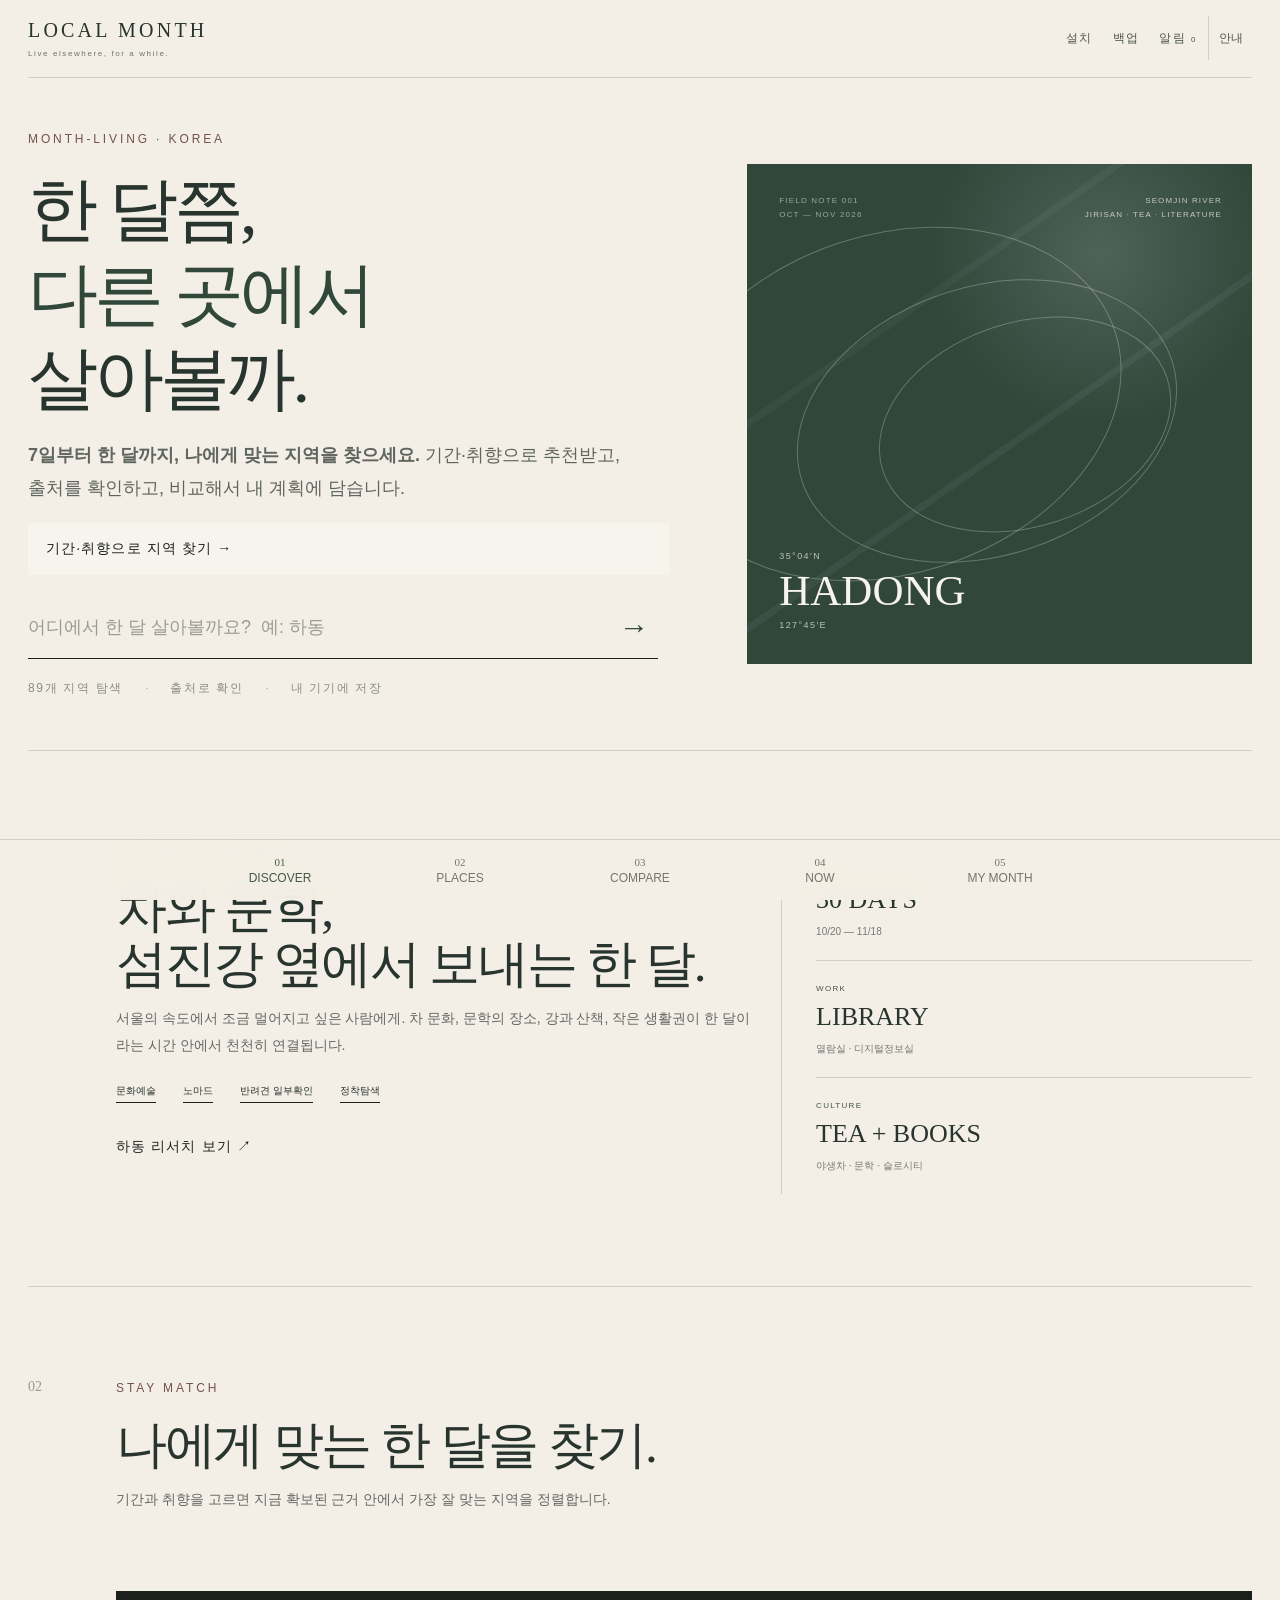
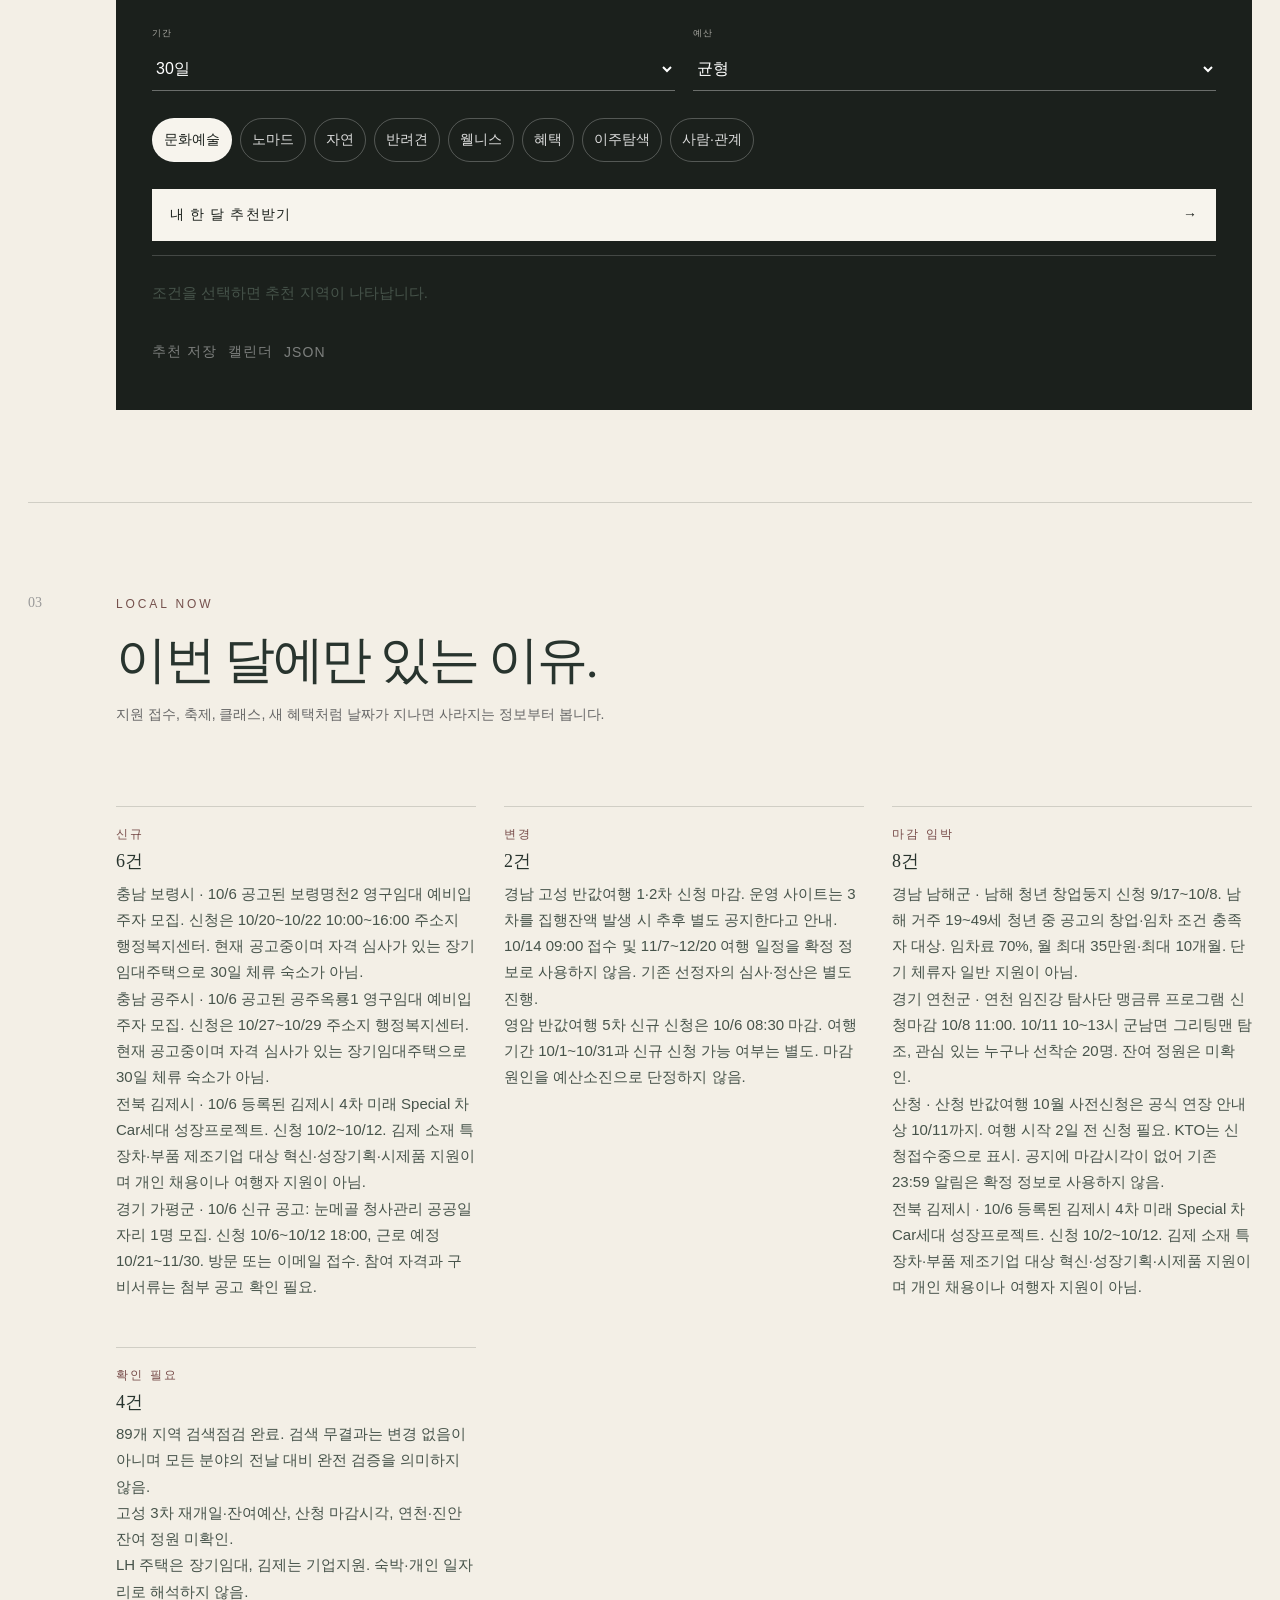
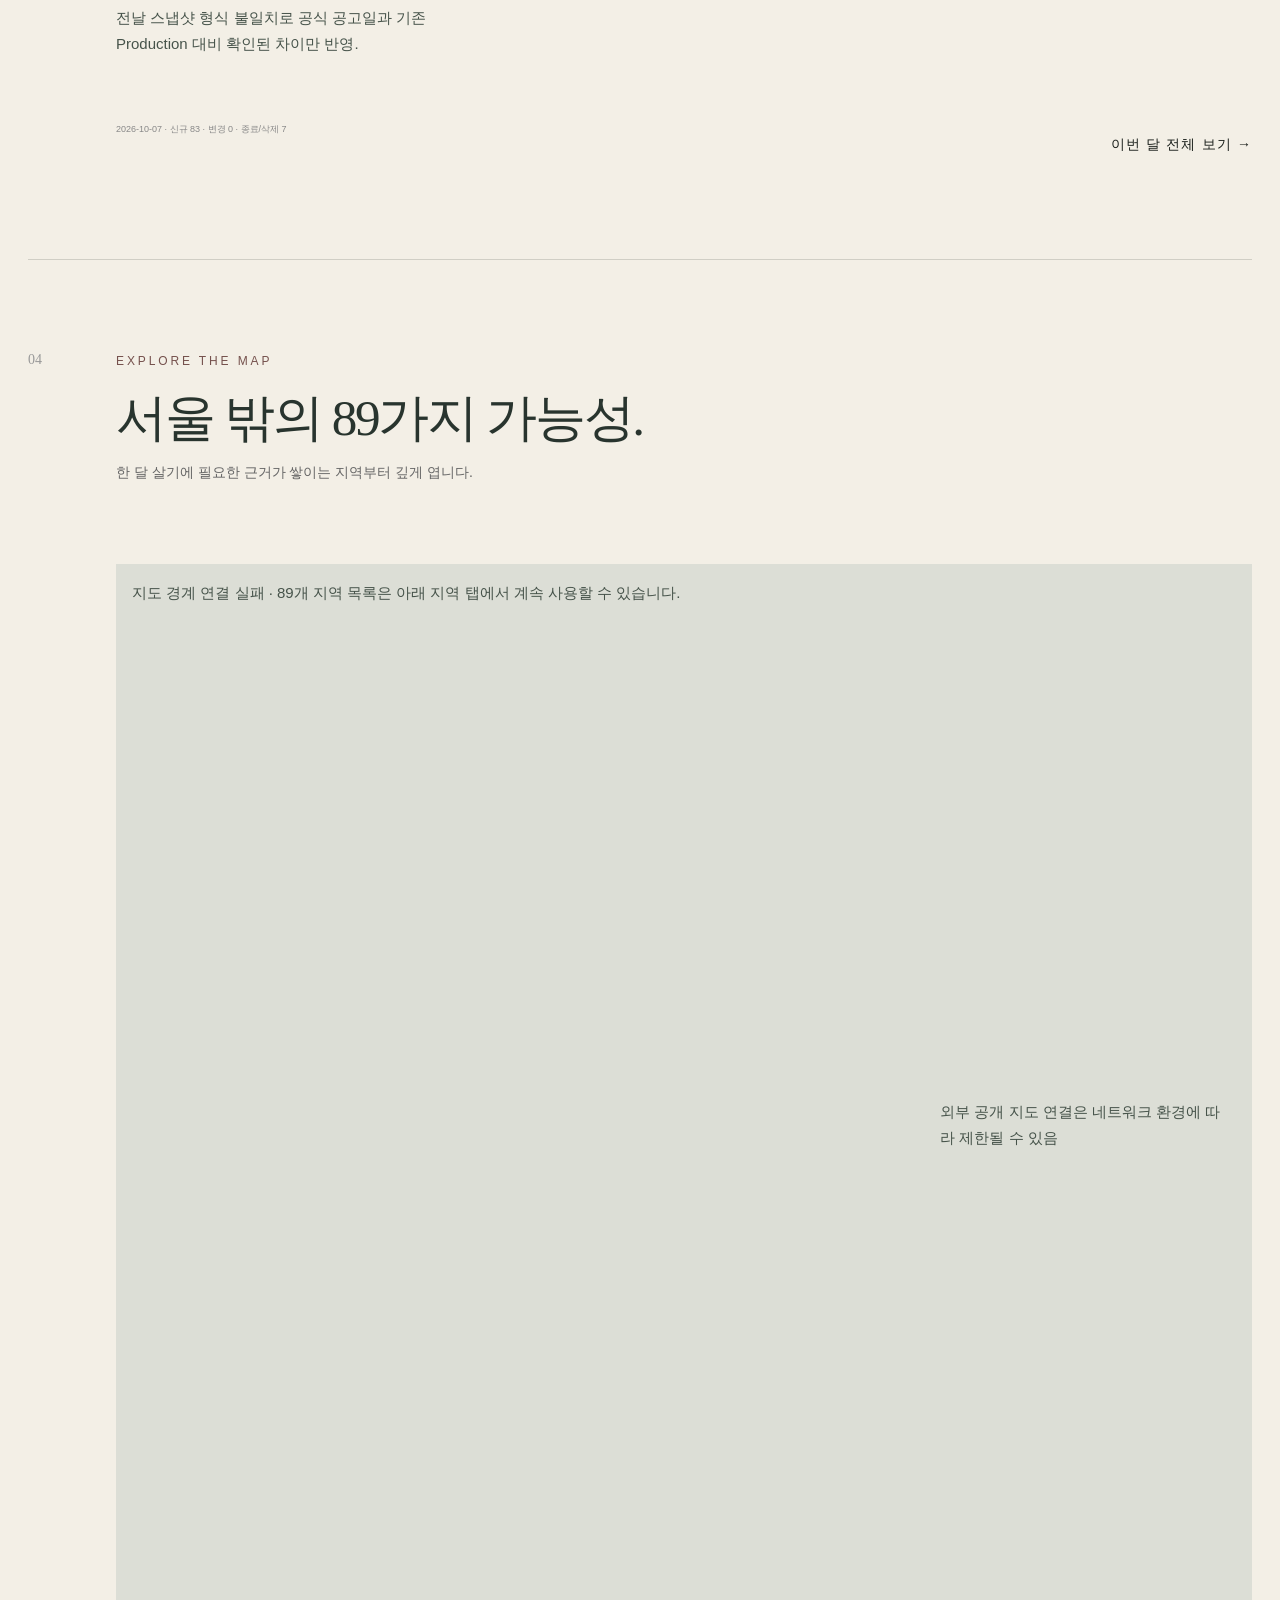
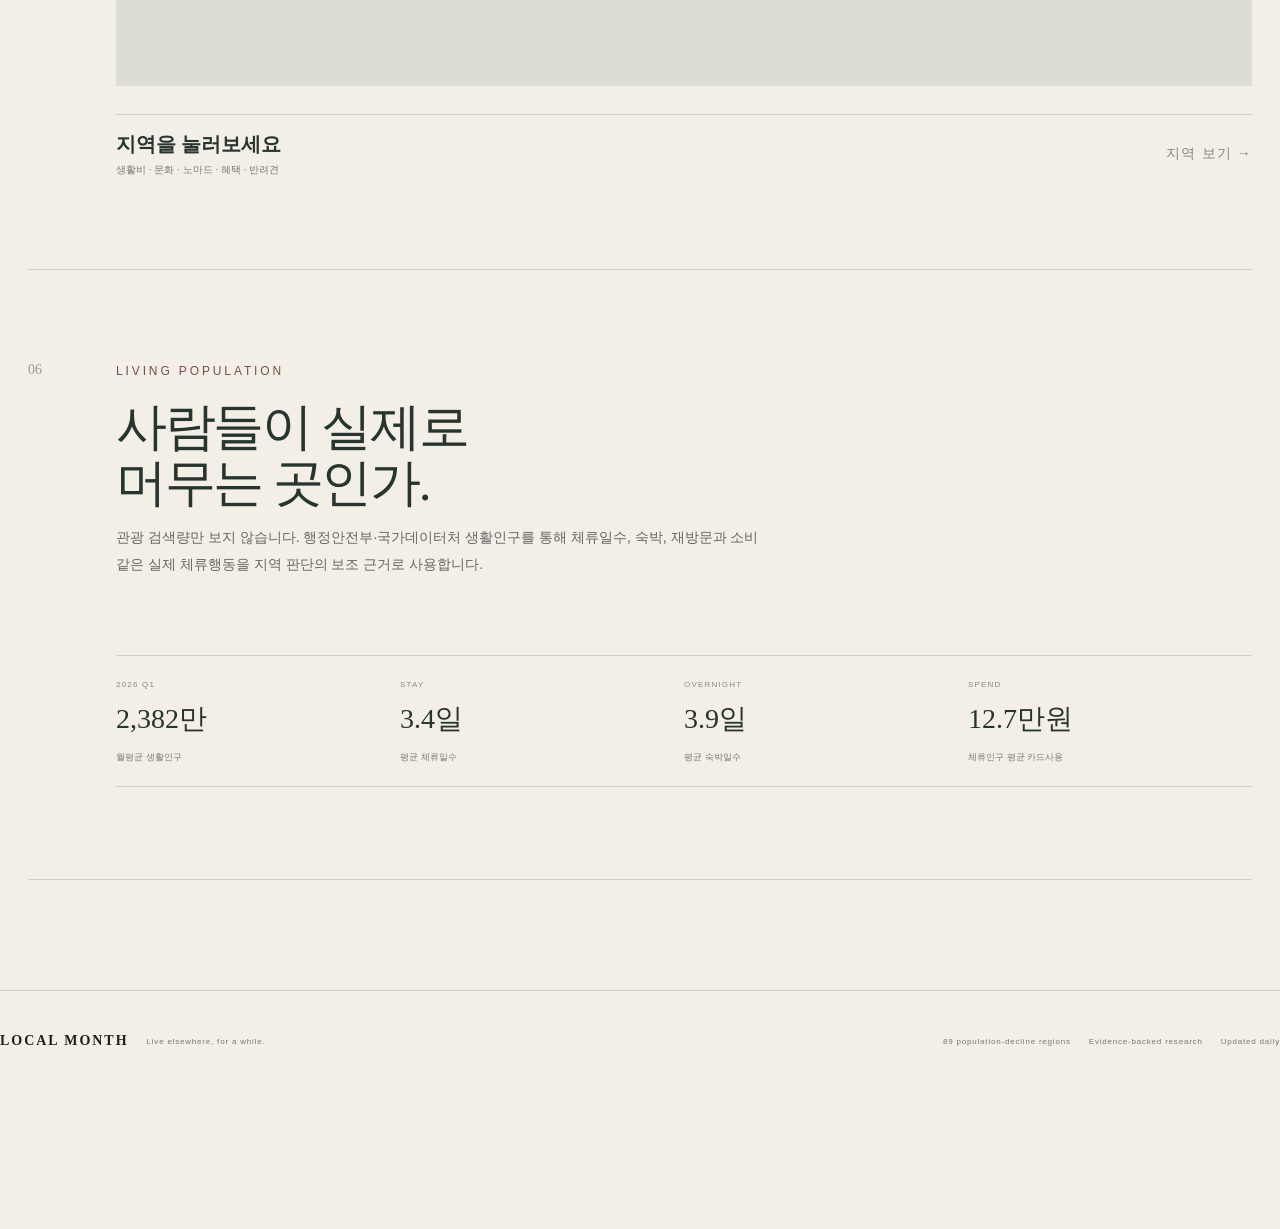
==== index.html @ 3a6040a5 "fix: refresh launch evidence and exclude ended programs" ====
<!doctype html>
<html lang="ko">
<head>
<meta charset="utf-8"><meta name="viewport" content="width=device-width,initial-scale=1,viewport-fit=cover">
<meta name="theme-color" content="#f4efe6">
<meta name="apple-mobile-web-app-capable" content="yes">
<meta name="apple-mobile-web-app-status-bar-style" content="default">
<meta name="apple-mobile-web-app-title" content="LOCAL MONTH">
<meta name="mobile-web-app-capable" content="yes">
<meta name="format-detection" content="telephone=no">
<link rel="manifest" href="manifest.json">
<link rel="apple-touch-icon" href="icons/icon-192.png">
<link rel="stylesheet" href="styles.css?v=9.4.3">
<link rel="stylesheet" href="editorial-v8.css?v=9.4.3">
<title>LOCAL MONTH — 한달살기 Research OS</title>

<link rel="stylesheet" href="rc.css?v=9.4.3">
</head>
<body>
<a class="skip-link" href="#main">본문으로 건너뛰기</a>
<div class="app">
<header class="top editorial-top">
<div class="brand">LOCAL MONTH<small>Live elsewhere, for a while.</small></div>
<div class="actions editorial-actions">
<button class="icon quiet-icon utility-word" id="installBtn">설치</button><button class="icon quiet-icon utility-word" id="backupBtn">백업</button>
<button class="icon quiet-icon utility-word" id="notifBtn">알림 <span id="notifCount">0</span></button><button class="icon menu-icon" id="aboutBtn">안내</button>
</div></header>

<main id="main">
<div id="loadStatus" role="alert" hidden>데이터를 불러오지 못했습니다. 연결 후 <button onclick="location.reload()">다시 시도</button></div>
<section id="home" class="panel active editorial-home">
<div class="editorial-hero">
<div class="hero-copy"><div class="kicker">MONTH-LIVING · KOREA</div>
<h1><span>한 달쯤,</span><span><em>다른 곳에서</em></span><span>살아볼까.</span></h1>
<p class="hero-deck"><strong>7일부터 한 달까지, 나에게 맞는 지역을 찾으세요.</strong> 기간·취향으로 추천받고, 출처를 확인하고, 비교해서 내 계획에 담습니다.</p>
<button class="editorial-primary hero-start" onclick="document.querySelector('#stayDays').focus();document.querySelector('.match-section').scrollIntoView()">기간·취향으로 지역 찾기 →</button><div class="editorial-search"><input aria-label="지역 검색" id="searchInput" placeholder="어디에서 한 달 살아볼까요?  예: 하동"><button class="search-arrow" id="searchBtn" aria-label="지역 검색하기">→</button></div>
<div class="micro-links"><span>89개 지역 탐색</span><span>출처로 확인</span><span>내 기기에 저장</span></div></div>
<div class="hero-art"><div class="topo a"></div><div class="topo b"></div><div class="topo c"></div><div class="hero-art-label"><span>35°04′N</span><strong>HADONG</strong><span>127°45′E</span></div><div class="hero-art-note">SEOMJIN RIVER<br>JIRISAN · TEA · LITERATURE</div><div class="hero-art-edition">FIELD NOTE 001<br>OCT — NOV 2026</div></div>
</div>

<section class="editorial-section feature"><div class="section-index">01</div>
<div class="feature-copy"><div class="kicker">FEATURED · HADONG</div><h2>차와 문학,<br>섬진강 옆에서 보내는 한 달.</h2>
<p>서울의 속도에서 조금 멀어지고 싶은 사람에게. 차 문화, 문학의 장소, 강과 산책, 작은 생활권이 한 달이라는 시간 안에서 천천히 연결됩니다.</p>
<div class="editorial-tags"><span>문화예술</span><span>노마드</span><span>반려견 일부확인</span><span>정착탐색</span></div>
<button class="text-link" onclick="openRegion('하동')">하동 리서치 보기 ↗</button></div>
<div class="feature-facts"><div><small>STAY</small><strong>30 DAYS</strong><span>10/20 — 11/18</span></div><div><small>WORK</small><strong>LIBRARY</strong><span>열람실 · 디지털정보실</span></div><div><small>CULTURE</small><strong>TEA + BOOKS</strong><span>야생차 · 문학 · 슬로시티</span></div></div>
</section>

<section class="editorial-section match-section"><div class="section-index">02</div>
<div class="section-title"><div class="kicker">STAY MATCH</div><h2>나에게 맞는 한 달을 찾기.</h2><p>기간과 취향을 고르면 지금 확보된 근거 안에서 가장 잘 맞는 지역을 정렬합니다.</p></div>
<div class="match-card"><div class="match-controls"><label><span>기간</span><select class="input" id="stayDays"><option value="7">7일</option><option value="14">14일</option><option value="21">21일</option><option value="30" selected>30일</option></select></label><label><span>예산</span><select class="input" id="budget"><option value="save">가성비</option><option value="balanced" selected>균형</option><option value="experience">경험 우선</option></select></label></div>
<div class="themes editorial-themes"><button class="theme active" data-theme="culture">문화예술</button><button class="theme" data-theme="nomad">노마드</button><button class="theme" data-theme="nature">자연</button><button class="theme" data-theme="pet">반려견</button><button class="theme" data-theme="wellness">웰니스</button><button class="theme" data-theme="benefit">혜택</button><button class="theme" data-theme="settlement">이주탐색</button><button class="theme" data-theme="community">사람·관계</button></div>
<button class="editorial-primary" id="runReco">내 한 달 추천받기 <span>→</span></button><div class="reco-result editorial-result" id="recoResult" aria-live="polite"><div class="small">조건을 선택하면 추천 지역이 나타납니다.</div></div>
<div class="result-actions"><button class="text-link" id="savePlan">추천 저장</button><button class="text-link" id="exportPlan">캘린더</button><button class="text-link" id="exportPlanJson">JSON</button></div></div></section>

<section class="editorial-section"><div class="section-index">03</div><div class="section-title"><div class="kicker">LOCAL NOW</div><h2>이번 달에만 있는 이유.</h2><p>지원 접수, 축제, 클래스, 새 혜택처럼 날짜가 지나면 사라지는 정보부터 봅니다.</p></div>
<div class="cards editorial-now" id="dailyCards"></div><div class="pipeline-line"><span id="pipelineStatus">업데이트 확인중</span><button class="text-link" onclick="document.querySelector('[data-panel=monthly]').click()">이번 달 전체 보기 →</button></div></section>

<section class="editorial-section"><div class="section-index">04</div><div class="section-title"><div class="kicker">EXPLORE THE MAP</div><h2>서울 밖의 89가지 가능성.</h2><p>한 달 살기에 필요한 근거가 쌓이는 지역부터 깊게 엽니다.</p></div>
<div class="map editorial-map" id="realMap"><div id="mapLoading" class="small">지도를 불러오는 중…</div><svg id="koreaSvg" viewBox="0 0 520 700"></svg><div class="small" id="mapStatus">89 regions · evidence grows daily</div></div>
<div class="map-caption"><div><strong id="mapSelectedTitle">지역을 눌러보세요</strong><span id="mapSelectedMeta">생활비 · 문화 · 노마드 · 혜택 · 반려견</span></div><button class="text-link" id="mapGoRegion" disabled>지역 보기 →</button></div></section>

<section class="editorial-section"><div class="section-index">05</div><div class="section-title"><div class="kicker">EDITOR'S SHORTLIST</div><h2>지금, 체류관광에 진심인 곳.</h2><p>정책과 프로그램, 생활 인프라가 함께 움직이는 지역을 먼저 봅니다.</p></div><div class="editorial-ranks" id="homeRanks"></div></section>

<section class="editorial-section living-section"><div class="section-index">06</div><div class="section-title"><div class="kicker">LIVING POPULATION</div><h2>사람들이 실제로<br>머무는 곳인가.</h2><p>관광 검색량만 보지 않습니다. 행정안전부·국가데이터처 생활인구를 통해 체류일수, 숙박, 재방문과 소비 같은 실제 체류행동을 지역 판단의 보조 근거로 사용합니다.</p></div><div class="living-metrics"><div><small>2026 Q1</small><strong>2,382만</strong><span>월평균 생활인구</span></div><div><small>STAY</small><strong>3.4일</strong><span>평균 체류일수</span></div><div><small>OVERNIGHT</small><strong>3.9일</strong><span>평균 숙박일수</span></div><div><small>SPEND</small><strong>12.7만원</strong><span>체류인구 평균 카드사용</span></div></div></section><div class="engine-hooks"><button id="refreshBtn"></button><span id="refreshText"></span><select id="prefDays"><option selected>30</option></select><select id="prefBudget"><option value="balanced" selected>균형</option></select><select id="prefPet"><option value="no" selected>아니오</option><option value="yes">예</option></select><select id="prefSettlement"><option value="no" selected>관광</option><option value="yes">이주</option></select><button id="savePrefs"></button></div>
</section>
<section id="regions" class="panel"><div id="regionDetail" hidden></div>
  <details class="hadong-dossier"><summary>하동 생활 리서치 읽기</summary>
    <div class="dossier-mast">
      <div class="dossier-no">FIELD DOSSIER · 001</div>
      <div class="dossier-title"><div><span>GYEONGNAM · HADONG</span><h1>하동에서<br>한 달을 산다면.</h1></div><p>차밭과 섬진강, 문학과 작은 생활권. 여행지의 체크리스트가 아니라 실제로 30일을 보낼 수 있는지 묻습니다.</p></div>
      <div class="dossier-strip"><span>30 DAYS</span><span>1 PERSON</span><span>PET 6KG</span><span>WORK + CULTURE</span></div>
    </div>
    <div class="dossier-grid">
      <article class="dossier-lead"><div class="kicker">WHY HADONG</div><h2>느리지만,<br>심심하지 않은 생활.</h2><p>하동의 장점은 유명 관광지가 많다는 데 있지 않습니다. 차와 문학, 강과 산, 도서관과 작은 문화공간이 생활 반경 안에서 이어진다는 데 있습니다. 한 달 동안 일하고 읽고 걷고 지역을 관찰하기 좋은 밀도입니다.</p><div class="quote-line">“관광보다 생활에 가까운 여행.”</div></article>
      <aside class="dossier-score"><div><small>CULTURE</small><strong>근거 확인</strong><span>차 · 문학 · 로컬 프로그램</span></div><div><small>NOMAD</small><strong>부분 확인</strong><span>도서관 업무 기반 확인</span></div><div><small>PET</small><strong>PARTIAL</strong><span>공식 근거 추가 수집중</span></div><div><small>SETTLEMENT</small><strong>탐색 후보</strong><span>정착 탐색 가치</span></div></aside>
    </div>
    <div class="dossier-chapter"><div class="chapter-no">01</div><div><div class="kicker">A DAY IN HADONG</div><h2>일하고, 걷고,<br>차를 마시는 하루.</h2></div><div class="dayline"><div><b>08:00</b><span>섬진강 산책</span></div><div><b>10:00</b><span>도서관에서 업무</span></div><div><b>14:00</b><span>차 문화·문학 공간</span></div><div><b>18:00</b><span>동네 장보기와 저녁</span></div></div></div>
    <div class="dossier-chapter"><div class="chapter-no">02</div><div><div class="kicker">WORK BASE</div><h2>노마드의<br>현실적인 자리.</h2></div><div class="fact-list"><div><strong>하동도서관</strong><span>열람실 · 디지털정보실 · 프린트/스캔</span></div><div><strong>열람실</strong><span>화–토 08:00–22:00 공식 확인</span></div><div><strong>Research note</strong><span>카페 작업환경·통신 품질은 현장 검증 예정</span></div></div></div>
    <div class="dossier-chapter"><div class="chapter-no">03</div><div><div class="kicker">CULTURE</div><h2>이곳에서만<br>할 수 있는 것.</h2></div><div class="culture-grid"><div><small>TEA</small><strong>하동야생차문화센터</strong><span>다례 · 다식 · 티소믈리에 · 차와 명상</span></div><div><small>LITERATURE</small><strong>박경리 · 최참판댁</strong><span>문학과 장소가 연결되는 체류 경험</span></div><div><small>LEARNING</small><strong>하동아카데미</strong><span>문화예술 · 평생학습 프로그램 탐색</span></div></div></div>
    <div class="dossier-chapter pet-chapter"><div class="chapter-no">04</div><div><div class="kicker">WITH A DOG</div><h2>6kg 반려견과<br>살 수 있을까.</h2></div><div><div class="pet-status">PARTIALLY VERIFIED</div><p>카페 매너리의 펫존·정원·산책로는 공식 관광정보에서 확인했습니다. 반려견 동반 숙소와 동물병원 접근성은 아직 충분한 공식 근거가 없어 추천점수에 불확실성 보정을 적용합니다.</p><span class="research-rule">확인되지 않은 동반 가능성은 추정하지 않습니다.</span></div></div>
    <div class="dossier-chapter"><div class="chapter-no">05</div><div><div class="kicker">FIELD CHECKLIST</div><h2>도착해서<br>직접 확인할 것.</h2></div><div class="field-checks"><span>□ 반려견 숙소 실제 조건</span><span>□ 동물병원 접근성</span><span>□ 카페 작업환경</span><span>□ 장보기 생활비</span><span>□ 월세·빈집 후보</span><span>□ 책·영어·문화 일거리</span></div></div>
    <div class="dossier-footer"><span>Evidence-backed · updated daily</span><button class="dossier-cta" onclick="saveRegionToMonth('하동')">하동 한 달 계획에 담기 →</button></div><section class="flagship-shelf"><div class="shelf-head"><div><div class="kicker">FLAGSHIP DOSSIERS</div><h2>네 가지 방식으로<br>한 달을 살아보기.</h2></div><p>지역을 관광지 이름이 아니라 생활 방식으로 고릅니다.</p></div><div class="flagship-grid"><article><span class="grade">A · HADONG</span><h3>문학 · 차<br>슬로라이프</h3><p>섬진강 옆에서 읽고, 일하고, 차를 마시는 한 달.</p><small>FIELD DOSSIER</small></article><article><span class="grade">B+ · NAMHAE</span><h3>바다 · 걷기<br>워케이션</h3><p>바래길을 걷고, 바다 옆에서 일하는 한 달.</p><small>RESEARCH DOSSIER</small></article><article><span class="grade">B · GURYE</span><h3>지리산 · 도보<br>문화생활</h3><p>차 없이 원도심을 걷고, 계절을 사는 한 달.</p><small>RESEARCH DOSSIER</small></article><article><span class="grade">B · GOHEUNG</span><h3>우주 · 섬<br>정착탐색</h3><p>관광보다 한 걸음 더, 정착 가능성을 시험하는 한 달.</p><small>RESEARCH DOSSIER</small></article></div></section>
  </details><div class="hero"><div><div class="eyebrow">REGION DIRECTORY</div><h1>한 달 살 지역을<br>생활자의 기준으로.</h1><p>행정안전부 지정 89개 지역 전체를 색인하고, 근거가 강한 15개 지역부터 깊게 다룹니다.</p></div></div><div class="filters"><button class="chip active" onclick="renderRegions('전체')">전체</button><button class="chip" onclick="renderRegions('경남')">경남</button><button class="chip" onclick="renderRegions('강원')">강원</button><button class="chip" onclick="renderRegions('충북')">충북</button><button class="chip" onclick="renderRegions('충남')">충남</button><button class="chip" onclick="renderRegions('경북')">경북</button></div><div class="update" style="margin-bottom:12px"><div><strong>89개 전체 색인</strong><div class="small">상세 데이터가 없는 지역도 검색 가능 · 상세는 순차 확장</div></div><button class="btn" id="toggleAll89">89개 보기</button></div><div class="region-grid" id="regionGrid"></div><div class="region-grid" id="all89Grid" style="display:none;margin-top:12px"></div></section>

<section id="rankings" class="panel"><div class="final-panel-intro"><span class="final-index">03</span><div><div class="kicker">COMPARE PLACES</div><h1>어디가 더<br>나답게 살 수 있을까.</h1><p>점수 하나로 지역을 고르지 않습니다. 생활비, 문화, 혜택, 노마드 환경과 근거의 강도를 나란히 놓고 봅니다.</p></div></div><div class="section internal-only" style="margin-top:20px">
  <div class="section-head"><div><div class="eyebrow">SCORE TRANSPARENCY</div><h2>점수보다 근거를 먼저</h2></div><p>최신성 · 근거수 · 신뢰도</p></div>
  <div class="cards">
    <div class="card"><h3>최신성</h3><p>마지막 검증일이 오래될수록 점수보다 ‘재확인 필요’를 먼저 보여줍니다.</p></div>
    <div class="card"><h3>근거량</h3><p>공식·공공·플랫폼·커뮤니티 근거를 분리해 저장합니다.</p></div>
    <div class="card"><h3>신뢰도</h3><p>높음/보통/낮음/미확인으로 표시하며 미확인은 점수 활성화에서 제외합니다.</p></div>
    <div class="card"><h3>설명 가능한 추천</h3><p>테마·예산·체류일수 기여도를 추천 결과에서 공개합니다.</p></div>
  </div>
</div><div class="hero"><div><div class="eyebrow">COMPARE & RANK</div><h1>순위보다 중요한 건<br>왜 그 지역인가.</h1><p>현재 점수는 일부 카테고리의 베타 근거점수이며, 부족한 항목은 ‘—’로 남깁니다.</p></div></div><div class="section-head"><div><div class="eyebrow">COMPARE</div><h2>최대 3곳 비교</h2></div><button class="btn" id="compareClear">비우기</button></div><div class="tablewrap"><table id="compareTable"></table></div><section class="review-pulse"><div class="shelf-head"><div><div class="kicker">REVIEW PULSE</div><h2>사람들은 실제로<br>어떻게 말하고 있을까.</h2></div><p>공식 사실과 리뷰 의견을 섞지 않습니다.</p></div><div class="review-rule"><div><strong>FACT</strong><span>운영시간·가격·정책은 공식 출처</span></div><div><strong>PULSE</strong><span>공개 리뷰의 반복 장단점만 요약</span></div><div><strong>FIELD</strong><span>직접 살아본 사용자의 FIELD NOTE</span></div></div><p class="review-disclaimer">네이버·에어비앤비 등 보호된 리뷰를 무단 복제하지 않습니다. 공개 평판 신호는 출처 링크와 함께 요약하며 표본이 불명확하면 참고 신호로 표시합니다.</p></section><section class="section internal-only">
  <div class="section-head"><div><div class="eyebrow">DATA TRUST RANK</div><h2>Evidence Strength Index</h2></div><p>지역 매력도가 아니라 데이터 신뢰도</p></div>
  <div class="card" id="strengthRank"></div>
  <div class="note" style="margin-top:10px">이 순위는 “어디가 더 좋은가”가 아니라 <strong>현재 LOCAL MONTH가 어느 지역을 더 근거 있게 설명할 수 있는가</strong>를 나타냅니다.</div>
</section>
<section class="section internal-only">
  <div class="section-head"><div><div class="eyebrow">RANKING GATES</div><h2>근거가 찰 때만 랭킹을 엽니다</h2></div><p>허위 정밀도 방지</p></div>
  <div class="cards" id="gateCards"></div>
</section><section class="section internal-only">
  <div class="section-head"><div><div class="eyebrow">PRICE VALUE MATRIX</div><h2>반값여행 조건 비교</h2></div><p>환급률만 보지 않고 조건까지</p></div>
  <div class="tablewrap"><table id="benefitMatrix"></table></div>
  <div class="note" style="margin-top:10px">Opportunity Score는 ‘관광지 매력도’가 아니라 <strong>현재 신청가능성 + 환급구조 + 최소소비 + 인증조건 + 결제 유연성</strong>을 보는 운영용 지표입니다.</div>
</section>

<section class="section internal-only"><div class="section-head"><div><div class="eyebrow">BENEFIT CLUSTER</div><h2>보은·옥천·영동</h2></div><p>혜택+체험 권역</p></div><div class="note">관광주민증 연계로 지역별 최대 9만원, 3개 지역 합산 최대 27만원 규모의 혜택과 공예·와인·원예·목공 등 체험형 가맹점을 함께 볼 수 있는 권역입니다.</div></section></section>

<section id="monthly" class="panel"><div class="final-panel-intro"><span class="final-index">04</span><div><div class="kicker">LOCAL NOW</div><h1>이번 달에만<br>가능한 것들.</h1><p>축제보다 중요한 건 타이밍입니다. 모집, 지원, 클래스, 공연과 지역 혜택을 마감일과 함께 봅니다.</p></div></div><div class="hero"><div><div class="eyebrow">LOCAL NOW</div><h1>이번 달,<br>놓치면 아까운 것들.</h1><p>축제·공연·전시·강연·원데이 클래스·웰니스·공공교육을 실제 체류기간과 겹쳐 봅니다.</p></div></div><section class="program-desk section" id="programDesk">
  <div class="program-desk-head">
    <div><div class="eyebrow">PROGRAM DECISION DESK</div><h2>공고를 찾는 데서 끝내지 않고,<br>내가 갈 수 있는지까지.</h2></div>
    <p>모집상태·마감·생활 적합도·확인할 조건을 분리해서 봅니다.</p>
  </div>
  <div class="program-checker">
    <div class="checker-copy"><span class="checker-no">01</span><h3>나의 체류 조건</h3><p>정확한 자격조건이 데이터에 없으면 ‘가능’이라고 추측하지 않습니다.</p></div>
    <div class="checker-fields">
      <label>체류일수<select id="programDays"><option value="7">7일</option><option value="14">14일</option><option value="21">21일</option><option value="30" selected>30일</option></select></label>
      <label>반려견<select id="programPet"><option value="no">없음</option><option value="yes">동반</option></select></label>
      <label>차량<select id="programCar"><option value="yes">있음</option><option value="no">없음</option></select></label>
      <label>SNS 미션<select id="programSns"><option value="ok">가능</option><option value="avoid">가급적 피함</option></select></label>
    </div>
    <button class="program-run" id="runProgramMatch">현재 공고와 맞춰보기 →</button>
  </div>
  <div class="program-principles">
    <div><strong>STATUS</strong><span>예정기간보다 실제 접수·종료 상태 우선</span></div>
    <div><strong>MONEY</strong><span>최대지원금보다 1인/팀·실비·조건부를 분리</span></div>
    <div><strong>REAL LIFE</strong><span>숙소·업무·교통·반려견을 프로그램과 같이 판단</span></div>
    <div><strong>SOURCE</strong><span>요약과 공식 원문 근거를 분리</span></div>
  </div>
  <div class="program-results" id="programResults" aria-live="polite"></div>
  <section aria-labelledby="noticeHeading" class="section">
    <h2 id="noticeHeading">새 공고와 마감 안내</h2>
    <p>공식 자료 확인일 기준입니다. 신청 자격과 남은 정원은 원문에서 확인하세요. 시각이 공개되지 않은 마감은 날짜만 표시합니다.</p>
    <div class="program-results" id="verifiedNotices" aria-live="polite"></div>
  </section>
</section>
<div class="filters"><button class="chip active" onclick="renderEvents('전체')">전체</button><button class="chip" onclick="renderEvents('문화')">문화</button><button class="chip" onclick="renderEvents('체험')">체험</button><button class="chip" onclick="renderEvents('웰니스')">웰니스</button><button class="chip" onclick="renderEvents('배움')">배움</button></div><div class="event-grid" id="eventGrid"></div><section class="section">
  <div class="section-head"><div><div class="eyebrow">ACTION DEADLINES</div><h2>놓치면 달라지는 일정</h2></div><p>신청 오픈 · 마감 · 종료</p></div>
  <div class="card" id="deadlineList"></div>
  <div class="row-actions"><button class="btn" id="exportDeadlines">마감일 .ics 받기</button></div>
</section>

<section class="section"><div class="section-head"><div><div class="eyebrow">BENEFITS</div><h2>지금 쓸 수 있는 혜택</h2></div><p>최신 공식 근거 우선</p></div><div class="card" id="benefitList"></div></section></section>

<section id="research" class="panel"><div class="hero"><div><div class="eyebrow">RESEARCH & COMMUNITY</div><h1>웹의 흩어진 정보를<br>생활자 관점으로 모읍니다.</h1><p>리뷰 원문을 복제하지 않고 URL·짧은 메모·반복 신호를 저장합니다.</p></div></div><section class="section internal-only">
  <div class="section-head"><div><div class="eyebrow">EVIDENCE REGISTRY</div><h2>검증된 근거 보기</h2></div><p>공식 근거 우선</p></div>
  <div class="filters"><button class="chip active" data-evidence="전체">전체</button><button class="chip" data-evidence="하동">하동</button><button class="chip" data-evidence="안동">안동</button><button class="chip" data-evidence="산청">산청</button><button class="chip" data-evidence="밀양">밀양</button><button class="chip" data-evidence="보은·옥천·영동">옥보영</button></div>
  <div class="update" style="margin-bottom:10px"><div><strong>베타 지역 공식 근거 커버리지</strong><div class="small" id="evidenceCoverage">계산중</div></div><span class="badge ok">15/15 목표</span></div>
  <div class="update" style="margin-bottom:10px"><div><strong>Evidence 최신성</strong><div class="small">14일 이내 최신 · 15~30일 재확인 · 31일 이상 만료</div></div><span class="badge ok">자동 판정</span></div><div class="card" id="evidenceList"></div>
</section>

<section class="section"><div class="section-head"><div><div class="eyebrow">RESEARCH INBOX</div><h2>자료 넣기</h2></div><p>로컬 저장</p></div><div class="card"><div class="formgrid"><input class="input" id="rUrl" placeholder="URL"><select class="input" id="rType"><option>네이버/검색</option><option>블로그</option><option>숙박 플랫폼</option><option>공식 관광정보</option><option>지역 커뮤니티</option><option>뉴스/기사</option></select><input class="input" id="rRegion" placeholder="지역"><input class="input" id="rNote" placeholder="메모"></div><button class="primary" id="addResearch" style="margin-top:10px">저장</button><div id="researchList" style="margin-top:13px"></div></div></section><section class="section"><div class="section-head"><div><div class="eyebrow">COMMUNITY</div><h2>한달살러 필드노트</h2></div><p>현재 로컬 데모</p></div><div class="card"><textarea class="input" id="commentInput" rows="3" placeholder="실제경험·질문·팁을 남겨보세요."></textarea><button class="primary" id="addComment" style="margin-top:8px">댓글 남기기</button><div id="commentList" style="margin-top:12px"></div></div></section></section>

<section id="mystay" class="panel"><section class="saved-hub" aria-label="내 저장 목록"><div class="kicker">MY MONTH</div><h1>내가 모은 한 달.</h1><p>이 기기에만 저장됩니다. 중요한 기록은 상단 백업에서 보관하세요.</p><div id="savedHub"></div></section><div class="final-panel-intro"><span class="final-index">05</span><div><div class="kicker">MY MONTH</div><h1>여행을<br>생활로 바꾸기.</h1><p>저장한 지역과 일정, 예산, 현장 확인사항을 한 곳에서 관리합니다. 한 달이 끝나면 다음 지역을 고를 수 있는 나만의 기록이 남습니다.</p></div></div><div class="hero"><div><div class="eyebrow">MY STAY · HADONG FIELD TEST</div><h1>하동 한 달을<br>생활 실험으로 기록합니다.</h1><p>하동을 첫 실제 케이스로 업무·생활·지출·증빙·주거·관계를 축적합니다.</p></div></div><div class="cards"><div class="card"><h3>업무</h3><p>집중시간·작업공간·업무 만족도</p><span class="badge ok">사용 가능</span></div><div class="card"><h3>지출</h3><p>숙박·식비·교통·체험·반려견·지원금</p><span class="badge ok">사용 가능</span></div><div class="card"><h3>증빙</h3><p>영수증·숙박확인서·홍보·결과보고</p><span class="badge ok">사용 가능</span></div><div class="card"><h3>생활 적합도</h3><p>다시 올까·더 살아볼까·이주할까</p><span class="badge">체크인</span></div></div><section class="section">
  <div class="section-head"><div><div class="eyebrow">HADONG FIELDBOOK</div><h2>10/20–11/18 실제 체류 실험</h2></div><p>1인 + 6kg 반려견</p></div>
  <div class="cards">
    <div class="card"><h3>1주차 · 생활 적응</h3><p>장보기·업무공간·산책동선·숙소소음·교통을 확인.</p></div>
    <div class="card"><h3>2주차 · 문화</h3><p>박경리문학관·최참판댁·차문화·책/문화공간.</p></div>
    <div class="card"><h3>3주차 · 관계·일</h3><p>평생학습·문화기관·독립서점·영어/책 강사 가능성.</p></div>
    <div class="card"><h3>4주차 · 정착</h3><p>월세·주택·일거리·귀촌지원·다시 살 가능성.</p></div>
  </div>
  <div class="twocol" style="margin-top:12px">
    <div class="card">
      <div class="eyebrow">지원금 체크</div><h3>지원 인정 가능성</h3>
      <p>숙박 / 체험 / 보험을 분리 기록하고, 식비·교통은 자부담으로 관리합니다.</p>
      <div class="row-actions"><button class="btn" id="addHadongExpense">오늘 지출 기록</button><button class="btn" id="exportHadong">하동 기록 JSON</button></div>
    </div>
    <div class="card">
      <div class="eyebrow">생활 적합도</div><h3>관광이 아니라 ‘살 수 있는가’</h3>
      <p>업무·생활·문화·반려견·정착 5영역을 매주 평가합니다.</p>
      <div class="row-actions"><button class="btn" id="hadongCheckin">주간 체크인</button></div>
    </div>
  </div>
  <div class="card" style="margin-top:12px">
  <div class="eyebrow">PRE-TRIP READINESS</div>
  <h3>출발 전 반드시 닫아야 할 것</h3>
  <div id="pretripList"></div>
  <div class="metrics" style="margin-top:12px">
    <div class="metric"><strong id="pretripDone">0</strong><span>완료</span></div>
    <div class="metric"><strong id="pretripCritical">0</strong><span>미완료 핵심</span></div>
    <div class="metric"><strong id="pretripPercent">0%</strong><span>준비도</span></div>
  </div>
</div>
<div class="card" style="margin-top:12px">
  <div class="eyebrow">HADONG PET READINESS</div>
  <h3>반려견 생활은 아직 ‘부분 확인’</h3>
  <p><strong>확인:</strong> 카페 매너리 펫존/노펫존, 실내·정원·산책로 동반.<br>
  <strong>추가 확인:</strong> 반려견 동반 등록숙소 · 동물병원 · 상시 산책공간.</p>
  <span class="badge dev">게이트 미개방 · 추정 금지</span>
</div>
<div class="card" id="hadongLog" style="margin-top:12px"><div class="small">아직 기록이 없습니다.</div></div>
</section>

<section class="section internal-only">
  <div class="section-head"><div><div class="eyebrow">MOBILE READINESS</div><h2>iPhone / Safari 준비상태</h2></div><p>코드 레벨 자동 점검</p></div>
  <div class="cards" id="mobileHealthCards"></div>
</section>
<section class="section internal-only">
  <div class="section-head"><div><div class="eyebrow">ON-DEVICE QA</div><h2>iPhone 실기기 최종 점검</h2></div><p>공개 URL에서 1회</p></div>
  <div class="card">
    <div id="deviceQaList"></div>
    <div class="metrics" style="margin-top:12px">
      <div class="metric"><strong id="deviceQaPass">0</strong><span>완료</span></div>
      <div class="metric"><strong id="deviceQaTotal">7</strong><span>총 항목</span></div>
      <div class="metric"><strong id="deviceQaPercent">0%</strong><span>진행률</span></div>
    </div>
    <div class="row-actions">
      <button class="btn" id="runDeviceAutoChecks">자동 항목 재검사</button>
      <button class="btn" id="exportDeviceQa">QA 결과 JSON</button>
    </div>
  </div>
</section>

<section class="section internal-only">
  <div class="section-head"><div><div class="eyebrow">SYSTEM HEALTH</div><h2>LOCAL MONTH 상태 점검</h2></div><p>앱 자체 점검</p></div>
  <div class="cards" id="healthCards"></div>
  <div class="row-actions"><button class="btn" id="runHealthCheck">다시 점검</button><button class="btn" id="exportHealth">상태 JSON</button></div>
</section>

<section class="section internal-only"><div class="section-head"><div><div class="eyebrow">ZERO-COST ROADMAP</div><h2>돈이 드는 기능은 잠금</h2></div><p>구조는 미리 완성</p></div><div class="cards"><div class="card"><h3>자동 웹 리서치</h3><p>개발중 · 외부 검색비용 없이 가능한 방식 우선</p><span class="badge dev">개발중</span></div><div class="card"><h3>AI 요약</h3><p>개발중 · 현재는 로컬 가중치 추천</p><span class="badge dev">개발중</span></div><div class="card"><h3>실시간 푸시</h3><p>개발중 · 현재 앱 내부 알림</p><span class="badge dev">개발중</span></div><div class="card"><h3>실시간 댓글 서버</h3><p>개발중 · 현재 기기 로컬 저장</p><span class="badge dev">개발중</span></div></div></section></section>
</main>
</div>

<footer class="final-product-footer"><div><strong>LOCAL MONTH</strong><span>Live elsewhere, for a while.</span></div><div><span>89 population-decline regions</span><span>Evidence-backed research</span><span>Updated daily</span></div></footer><nav class="bottom"><div class="nav"><button class="active" data-panel="home"><strong>01</strong>DISCOVER</button><button data-panel="regions"><strong>02</strong>PLACES</button><button data-panel="rankings"><strong>03</strong>COMPARE</button><button data-panel="monthly"><strong>04</strong>NOW</button><button data-panel="mystay"><strong>05</strong>MY MONTH</button></div></nav>

<div class="drawer" id="drawer"><div class="drawer-head"><strong>알림센터</strong><button class="btn" id="drawerClose">닫기</button></div><div style="margin:12px 0"><button class="btn" id="markRead">모두 읽음</button></div><div id="notifList"></div><div class="note" style="margin-top:14px">매일 diff의 신규·변경·종료는 앱을 열 때 자동으로 알림센터에 들어옵니다. 백그라운드 푸시는 아직 개발중입니다.</div></div>
<div class="drawer" id="installDrawer">
  <div class="drawer-head"><strong>LOCAL MONTH 설치</strong><button class="btn" id="installClose">닫기</button></div>
  <div class="card" style="margin-top:14px">
    <div class="eyebrow">IPHONE / IPAD</div><h3>Safari 홈 화면에 추가</h3>
    <p>1. Safari에서 LOCAL MONTH 공개 URL 열기<br>2. 공유 버튼 누르기<br>3. ‘홈 화면에 추가’ 선택<br>4. ‘추가’ 누르기</p>
    <span class="badge ok">앱처럼 실행</span>
  </div>
  <div class="card" style="margin-top:12px">
    <div class="eyebrow">ANDROID / DESKTOP</div><h3>설치 가능한 브라우저</h3>
    <p>지원 브라우저에서는 설치 버튼이 활성화될 수 있습니다. 활성화되면 이 창 아래 버튼으로 바로 설치합니다.</p>
    <button class="primary" id="nativeInstall" style="margin-top:10px" disabled>브라우저 설치</button>
  </div>
  <div class="note" style="margin-top:12px">iOS는 브라우저가 자동 설치창을 띄우지 않으므로 Safari 공유 메뉴를 사용해야 합니다.</div>
</div>
<div class="drawer" id="aboutDrawer"><div class="research-lab-note"><span>RESEARCH LAB</span><p>출처·Evidence·업데이트 상태는 사용자 경험과 분리해 운영합니다. 검증되지 않은 정보는 추천에 확정값으로 사용하지 않습니다.</p></div>
  <div class="drawer-head"><strong>LOCAL MONTH</strong><button class="btn" id="aboutClose">닫기</button></div>
  <div class="card" style="margin-top:14px">
    <div class="eyebrow">VERSION</div><h3 id="appVersion">v9.4.3</h3>
    <p>인구감소지역 한달살기 Total Search & Research OS · Evidence-backed · Zero Paid API</p>
  </div>
  <div class="card" style="margin-top:12px">
    <div class="eyebrow">DATA PRIVACY</div><h3>개인 기록은 이 기기에 저장</h3>
    <p>현재 저장지역·비교·리서치·추천·하동 기록 등은 브라우저 localStorage에 저장되며 별도 계정 서버로 전송하지 않습니다.</p>
  </div>
  <div class="card" style="margin-top:12px">
    <div class="eyebrow">DATA SAFETY</div><h3>백업 후 초기화 가능</h3>
    <p>브라우저 데이터 삭제 시 기록이 사라질 수 있습니다. 중요한 기록은 JSON 백업을 권장합니다.</p>
    <div class="row-actions"><button class="btn" id="resetLocalData">내 데이터 초기화</button></div>
  </div>
</div>
<input type="file" id="restoreFile" accept="application/json" hidden>
<div class="drawer" id="backupDrawer">
  <div class="drawer-head"><strong>내 데이터 백업</strong><button class="btn" id="backupClose">닫기</button></div>
  <div class="note" style="margin-top:14px">현재 데이터는 이 기기의 브라우저에만 저장됩니다. 중요한 기록은 JSON 파일로 내려받아 보관하세요.</div>
  <div class="cards" style="grid-template-columns:1fr;margin-top:14px">
    <div class="card"><h3>백업 다운로드</h3><p>저장지역·비교목록·리서치 인박스·댓글·알림 상태를 파일로 저장합니다.</p><button class="primary" id="exportData" style="margin-top:10px">JSON 백업 받기</button></div>
    <div class="card"><h3>백업 복원</h3><p>이전에 받은 LOCAL MONTH JSON 파일을 현재 브라우저에 복원합니다.</p><button class="btn" id="importData" style="margin-top:10px">백업 파일 선택</button></div>
    <div class="card"><h3>ZERO-COST 상태</h3><p>유료 API 0 · 서버 DB 0 · 결제 0 · SMS 0 · 백그라운드 푸시 0.</p><span class="badge ok">월 고정비 0원 설계</span></div>
  </div>
</div>
<div class="toast" role="status" aria-live="polite" id="toast"></div>
<script src="storage.js?v=9.4.3"></script>
<script defer src="app.js?v=9.4.3"></script>
<script defer src="rc.js?v=9.4.3"></script>
<script>if("serviceWorker" in navigator){navigator.serviceWorker.register("sw.js").catch(()=>{})}</script>
</body></html>
---- styles.css ----
:root{--bg:#f4efe6;--paper:#fbf8f2;--ink:#20211d;--muted:#77746d;--line:#d9d1c5;--forest:#435846;--wine:#754947;--gold:#9a8158}
*{box-sizing:border-box}html{background:var(--bg)}body{margin:0;background:var(--bg);color:var(--ink);font-family:-apple-system,BlinkMacSystemFont,"Apple SD Gothic Neo","Noto Sans KR",Arial,sans-serif}
button,input,select,textarea{font:inherit}button{cursor:pointer}.app{max-width:1180px;margin:0 auto;padding:0 18px 96px}.top{position:sticky;top:0;z-index:40;display:flex;align-items:center;justify-content:space-between;padding:17px 0 13px;background:rgba(244,239,230,.95);backdrop-filter:blur(12px);border-bottom:1px solid var(--line)}
.brand{font-family:Georgia,"Times New Roman",serif;font-size:21px;letter-spacing:.08em}.brand small{display:block;margin-top:3px;font-size:9px;letter-spacing:.19em;color:var(--forest)}
.actions{display:flex;gap:8px}.btn,.icon{border:1px solid var(--line);background:transparent;color:var(--ink);border-radius:999px;padding:9px 12px}.primary{border:none;background:var(--forest);color:#fff;border-radius:9px;padding:11px 15px}.badge{display:inline-flex;align-items:center;border:1px solid var(--line);border-radius:999px;padding:4px 8px;font-size:10px;color:var(--muted);white-space:nowrap}.badge.ok{border-color:#9fac99;color:var(--forest)}.badge.dev{border-color:#b89d9b;color:var(--wine)}
.hero{padding:44px 0 25px;display:grid;grid-template-columns:1.3fr .7fr;gap:30px;align-items:end}.eyebrow{font-size:10px;letter-spacing:.18em;color:var(--wine);text-transform:uppercase}h1,h2,h3{font-family:Georgia,"Noto Serif KR","Times New Roman",serif;font-weight:500;margin:0}h1{font-size:48px;line-height:1.13;letter-spacing:-.03em;margin:10px 0 14px}.hero p{color:var(--muted);font-size:14px;line-height:1.8}.stats{display:grid;grid-template-columns:1fr 1fr;gap:14px;border-top:1px solid var(--line);padding-top:15px}.stat strong{font-family:Georgia,serif;font-size:25px;font-weight:500}.stat span{display:block;color:var(--muted);font-size:10px;margin-top:4px}
.search{display:flex;gap:8px;border:1px solid var(--line);background:var(--paper);border-radius:12px;padding:8px;margin-top:18px}.search input{flex:1;min-width:0;border:0;background:transparent;outline:0;padding:10px}
.section{margin-top:36px}.section-head{display:flex;justify-content:space-between;align-items:end;gap:14px;border-bottom:1px solid var(--line);padding-bottom:10px;margin-bottom:14px}.section-head h2{font-size:25px}.section-head p{margin:0;font-size:10px;color:var(--muted)}
.cards{display:grid;grid-template-columns:repeat(4,1fr);gap:12px}.card{background:var(--paper);border:1px solid var(--line);border-radius:12px;padding:16px;min-width:0}.card h3{font-size:18px;margin:6px 0 8px}.card p{font-size:12px;color:var(--muted);line-height:1.7;margin:0}.region-grid{display:grid;grid-template-columns:repeat(3,1fr);gap:12px}.region{background:var(--paper);border:1px solid var(--line);border-radius:12px;padding:16px}.region-top{display:flex;justify-content:space-between;gap:12px}.region-name{font-family:Georgia,"Noto Serif KR",serif;font-size:22px}.score{font-family:Georgia,serif;font-size:22px;color:var(--forest)}.small{font-size:10px;color:var(--muted)}.metrics{display:grid;grid-template-columns:repeat(3,1fr);gap:8px;margin-top:12px}.metric{border-top:1px solid var(--line);padding-top:8px}.metric strong{font-size:13px}.metric span{display:block;font-size:9px;color:var(--muted);margin-top:3px}.row-actions{display:flex;gap:7px;flex-wrap:wrap;margin-top:12px}
.note{border-left:3px solid var(--forest);background:rgba(67,88,70,.06);padding:12px 13px;font-size:12px;line-height:1.7}.filters{display:flex;gap:8px;overflow:auto;padding:12px 0}.chip{white-space:nowrap;border:1px solid var(--line);background:transparent;color:var(--muted);border-radius:999px;padding:8px 11px}.chip.active{background:var(--ink);color:var(--paper);border-color:var(--ink)}
.map{min-height:320px;border:1px solid var(--line);border-radius:14px;background:linear-gradient(135deg,#e7e0d4,#d8e0d5);position:relative;overflow:hidden;padding:20px}.shape{position:absolute;inset:22px 25%;border:1px solid rgba(67,88,70,.35);border-radius:40% 44% 47% 36%;transform:rotate(-8deg);background:rgba(255,255,255,.18)}.pin{position:absolute;border:1px solid var(--forest);background:var(--paper);border-radius:999px;padding:6px 8px;font-size:10px}.pin:nth-of-type(2){left:38%;top:27%}.pin:nth-of-type(3){left:46%;top:44%}.pin:nth-of-type(4){left:53%;top:60%}.pin:nth-of-type(5){left:61%;top:48%}.pin:nth-of-type(6){left:45%;top:70%}.map small{position:absolute;left:16px;bottom:14px;color:var(--muted)}
.rank{display:flex;gap:12px;align-items:center;border-bottom:1px solid var(--line);padding:11px 0}.rank:last-child{border-bottom:0}.rankno{font-family:Georgia,serif;color:var(--wine);font-size:23px;width:30px}.rankmain{flex:1;min-width:0}.rankmain strong{font-size:13px}.rankmain small{display:block;font-size:10px;color:var(--muted);margin-top:4px}.twocol{display:grid;grid-template-columns:1fr 1fr;gap:16px}.tablewrap{overflow:auto;border:1px solid var(--line);border-radius:12px;background:var(--paper)}table{border-collapse:collapse;width:100%;min-width:720px}th,td{padding:11px;border-bottom:1px solid var(--line);text-align:left;font-size:11px}th{font-size:9px;color:var(--muted);letter-spacing:.08em}
.event-grid{display:grid;grid-template-columns:repeat(2,1fr);gap:12px}.event{border:1px solid var(--line);background:var(--paper);border-radius:12px;padding:15px}.event-date{font-family:Georgia,serif;color:var(--wine);font-size:22px}.event h3{font-size:17px;margin:5px 0}.event small{color:var(--muted)}
.formgrid{display:grid;grid-template-columns:1fr 1fr;gap:10px}.input{width:100%;border:1px solid var(--line);background:var(--paper);border-radius:9px;padding:11px;outline:none}.reco{display:grid;grid-template-columns:1fr 1fr;gap:14px}.themes{display:flex;gap:7px;flex-wrap:wrap}.theme{border:1px solid var(--line);background:transparent;border-radius:999px;padding:8px 11px;color:var(--muted);font-size:11px}.theme.active{background:var(--forest);border-color:var(--forest);color:white}.reco-result{margin-top:14px;border:1px solid var(--line);background:var(--paper);border-radius:14px;padding:17px}.plan{display:grid;grid-template-columns:repeat(4,1fr);gap:9px;margin-top:15px}.plan>div{border-top:1px solid var(--line);padding-top:9px}.plan strong{display:block;font-size:11px}.plan span{display:block;font-size:9px;color:var(--muted);line-height:1.5;margin-top:4px}
.panel{display:none}.panel.active{display:block}.update{display:flex;justify-content:space-between;align-items:center;gap:12px;border:1px solid var(--line);background:rgba(251,248,242,.7);border-radius:10px;padding:12px 14px}.bottom{position:fixed;left:0;right:0;bottom:0;z-index:50;background:rgba(251,248,242,.96);backdrop-filter:blur(12px);border-top:1px solid var(--line)}.nav{max-width:760px;margin:auto;display:grid;grid-template-columns:repeat(5,1fr)}.nav button{border:0;background:transparent;padding:11px 4px 10px;color:var(--muted);font-size:10px}.nav button strong{display:block;font-size:15px;margin-bottom:3px}.nav button.active{color:var(--forest)}
.drawer{position:fixed;inset:0 0 0 auto;width:min(420px,92vw);background:var(--paper);border-left:1px solid var(--line);z-index:80;padding:18px;transform:translateX(102%);transition:.2s}.drawer.open{transform:none}.drawer-head{display:flex;justify-content:space-between;align-items:center;border-bottom:1px solid var(--line);padding-bottom:12px}.toast{position:fixed;right:18px;bottom:82px;background:var(--ink);color:white;padding:11px 14px;border-radius:9px;font-size:11px;z-index:100;opacity:0;transform:translateY(10px);pointer-events:none;transition:.2s}.toast.show{opacity:1;transform:none}
@media(max-width:820px){.hero{grid-template-columns:1fr}.cards{grid-template-columns:1fr 1fr}.region-grid{grid-template-columns:1fr 1fr}.twocol{grid-template-columns:1fr}.plan{grid-template-columns:1fr 1fr}}
@media(max-width:520px){.app{padding-left:14px;padding-right:14px}.brand{font-size:17px}h1{font-size:31px}.cards,.region-grid,.event-grid,.formgrid,.reco{grid-template-columns:1fr}.metrics{grid-template-columns:1fr 1fr}.actions .badge{display:none}}

#realMap{min-height:420px;background:#e8e2d7;display:flex;align-items:center;justify-content:center}
#koreaSvg path{stroke:#f4efe6;stroke-width:.45;transition:opacity .15s,fill .15s}
#koreaSvg path.normal{fill:#c9c3b9;opacity:.42}
#koreaSvg path.decline{fill:#6f826e;opacity:.9;cursor:pointer}
#koreaSvg path.decline.beta{fill:#455a46}
#koreaSvg path.decline:hover,#koreaSvg path.decline.selected{fill:#774c4b;opacity:1}
#mapLoading{position:absolute;top:16px;left:16px}
@media(max-width:520px){#realMap{min-height:360px}}

button:focus-visible,input:focus-visible,select:focus-visible,textarea:focus-visible,[tabindex]:focus-visible{outline:3px solid rgba(117,73,71,.35);outline-offset:2px}@media (prefers-reduced-motion: reduce){*{scroll-behavior:auto!important;transition:none!important}}


/* v7 Mobile hardening */
html,body{max-width:100%;overflow-x:hidden}
body{-webkit-text-size-adjust:100%;text-size-adjust:100%;padding-bottom:env(safe-area-inset-bottom)}
button,.btn,.primary,.icon,.chip,.theme{min-height:44px;touch-action:manipulation}
input,select,textarea{font-size:16px}
input,select,textarea,button{max-width:100%}
.card,.region,.event,.rankmain,.note{overflow-wrap:anywhere;word-break:break-word}
.tablewrap{-webkit-overflow-scrolling:touch;overscroll-behavior-inline:contain}
.drawer{
  padding-bottom:calc(18px + env(safe-area-inset-bottom));
  max-height:100dvh;
  overflow-y:auto;
}
.bottom{padding-bottom:env(safe-area-inset-bottom)}
.nav button{min-height:54px}
.top{padding-top:calc(17px + env(safe-area-inset-top))}
@supports(height:100dvh){
  .drawer{height:100dvh}
}
@media(max-width:430px){
  .hero{padding-top:28px}
  h1{font-size:30px}
  .section-head{align-items:flex-start}
  .section-head p{max-width:42%;text-align:right}
  .stats{grid-template-columns:1fr 1fr}
  .metrics{grid-template-columns:1fr 1fr}
  .actions{gap:5px}
  .actions .icon{padding:9px 10px}
}
@media(max-width:360px){
  .app{padding-left:10px;padding-right:10px}
  .brand{font-size:15px}
  .actions .icon{font-size:10px;padding:8px}
  h1{font-size:28px}
  .section-head h2{font-size:21px}
  .metrics{grid-template-columns:1fr}
  .plan{grid-template-columns:1fr}
}

/* LOCAL MONTH — Editorial Nomad redesign */
:root{--ivory:#f3f0e9;--paper2:#faf8f3;--charcoal:#1c211d;--olive:#34483b;--wine2:#744e4a;--hair:rgba(28,33,29,.16)}
body{background:var(--ivory);color:var(--charcoal);font-family:Inter,"Pretendard","Noto Sans KR",system-ui,sans-serif}
.app{max-width:1320px;padding:0 28px 110px}.editorial-top{background:rgba(243,240,233,.9);padding:24px 0 18px;border-bottom:1px solid var(--hair)}
.editorial-top .brand{font-family:Georgia,serif;font-size:19px;letter-spacing:.16em}.editorial-top .brand small{font-family:Inter,sans-serif;font-size:8px;letter-spacing:.16em;color:#747870}
.quiet-icon,.menu-icon{border:0!important;border-radius:0!important;background:transparent!important;padding:8px 7px!important;min-height:36px!important;font-size:10px!important;color:#4e554f}.menu-icon{border-left:1px solid var(--hair)!important;padding-left:16px!important}
.editorial-hero{min-height:690px;display:grid;grid-template-columns:1.05fr .95fr;gap:7vw;align-items:center;border-bottom:1px solid var(--hair)}.hero-copy{padding:64px 0}
.kicker{font-size:9px;letter-spacing:.24em;color:var(--wine2);text-transform:uppercase;margin-bottom:18px}.editorial-hero h1{font-family:Georgia,"Noto Serif KR",serif;font-size:clamp(54px,6.5vw,96px);line-height:.98;letter-spacing:-.055em;margin:0 0 28px;font-weight:400}.editorial-hero h1 em{font-weight:400;color:var(--olive)}
.hero-deck{max-width:610px;font-size:15px;line-height:1.95;color:#626861}.editorial-search{margin-top:36px;display:flex;border-bottom:1px solid var(--charcoal);padding-bottom:10px;max-width:620px}.editorial-search input{flex:1;border:0;background:transparent;outline:0;font-size:18px;padding:10px 0}.editorial-search input::placeholder{color:#9a9b95}.search-arrow{width:50px;border:0;background:transparent;font-family:Georgia,serif;font-size:28px;color:var(--olive)}
.micro-links{display:flex;gap:22px;flex-wrap:wrap;margin-top:20px;font-size:8px;letter-spacing:.13em;color:#8a8c86}
.hero-art{position:relative;height:520px;background:var(--olive);overflow:hidden;color:#f7f4ed}.hero-art:before{content:"";position:absolute;inset:0;background:radial-gradient(circle at 70% 18%,rgba(255,255,255,.15),transparent 32%),linear-gradient(145deg,transparent 30%,rgba(255,255,255,.04) 30% 31%,transparent 31% 54%,rgba(255,255,255,.05) 54% 55%,transparent 55%)}
.topo{position:absolute;border:1px solid rgba(245,242,234,.28);border-radius:48% 52% 43% 57%/55% 40% 60% 45%;transform:rotate(-18deg)}.topo.a{width:460px;height:330px;left:-80px;top:70px}.topo.b{width:390px;height:270px;left:50px;top:120px}.topo.c{width:300px;height:210px;left:130px;top:155px}
.hero-art-label{position:absolute;left:30px;bottom:34px;display:grid;gap:5px}.hero-art-label span{font-size:9px;letter-spacing:.16em;opacity:.7}.hero-art-label strong{font-family:Georgia,serif;font-size:42px;font-weight:400}.hero-art-note{position:absolute;right:28px;top:30px;text-align:right;font-size:8px;line-height:1.7;letter-spacing:.14em;opacity:.75}
.editorial-section{display:grid;grid-template-columns:60px 1fr;gap:28px;padding:92px 0;border-bottom:1px solid var(--hair)}.section-index{font-family:Georgia,serif;font-size:14px;color:#999}.section-title{grid-column:2;max-width:760px;margin-bottom:34px}.section-title h2,.feature-copy h2{font-family:Georgia,"Noto Serif KR",serif;font-size:clamp(36px,4vw,58px);line-height:1.08;letter-spacing:-.045em;font-weight:400;margin:0}.section-title p,.feature-copy p{max-width:660px;font-size:14px;line-height:1.9;color:#686d67}
.feature{grid-template-columns:60px 1.15fr .85fr}.feature-copy{grid-column:2}.feature-facts{grid-column:3;border-left:1px solid var(--hair);padding-left:32px;display:flex;flex-direction:column;justify-content:flex-end}.feature-facts div{padding:22px 0;border-top:1px solid var(--hair)}.feature-facts small{display:block;font-size:8px;letter-spacing:.16em;color:#888}.feature-facts strong{display:block;font-family:Georgia,serif;font-size:26px;font-weight:400;margin:6px 0}.feature-facts span{font-size:10px;color:#777}
.editorial-tags{display:flex;gap:7px;flex-wrap:wrap;margin:22px 0}.editorial-tags span{border-bottom:1px solid var(--charcoal);padding:5px 0;font-size:10px;margin-right:12px}.text-link{border:0!important;background:transparent!important;border-radius:0!important;padding:6px 0!important;min-height:auto!important;font-size:10px;letter-spacing:.08em;color:var(--charcoal);text-decoration:none}
.match-card{grid-column:2;background:var(--charcoal);color:#f6f2ea;padding:34px}.match-controls{display:grid;grid-template-columns:1fr 1fr;gap:16px}.match-controls label span{display:block;font-size:9px;letter-spacing:.12em;opacity:.65;margin-bottom:8px}.match-card .input{background:transparent;border:0;border-bottom:1px solid rgba(255,255,255,.35);border-radius:0;color:#fff;padding:12px 0}.match-card .input option{color:#111}.editorial-themes{margin:26px 0}.editorial-themes .theme{border-color:rgba(255,255,255,.24);color:#ddd;background:transparent}.editorial-themes .theme.active{background:#f4efe6;color:#1c211d;border-color:#f4efe6}.editorial-primary{width:100%;display:flex;justify-content:space-between;border:0;background:#f4efe6;color:#1c211d;padding:17px 18px;font-size:12px;letter-spacing:.08em}.editorial-result{background:transparent!important;border:0!important;border-top:1px solid rgba(255,255,255,.18)!important;border-radius:0!important;padding:24px 0!important;color:#fff}.editorial-result .small{color:#aaa}.result-actions{display:flex;gap:20px}.match-card .text-link{color:#ddd}
.editorial-now{grid-column:2;grid-template-columns:repeat(3,1fr)}.editorial-now .card{background:transparent;border:0;border-top:1px solid var(--hair);border-radius:0;padding:18px 0}.pipeline-line{grid-column:2;display:flex;justify-content:space-between;margin-top:20px;font-size:9px;color:#888}
.editorial-map{grid-column:2;min-height:540px!important;border:0!important;border-radius:0!important;background:#dedfd7!important}.map-caption{grid-column:2;display:flex;justify-content:space-between;padding-top:16px;border-top:1px solid var(--hair)}.map-caption strong{display:block;font-family:Georgia,serif;font-size:20px}.map-caption span{display:block;font-size:10px;color:#777;margin-top:5px}
.editorial-ranks{grid-column:2}.editorial-ranks .rank{padding:20px 0}.editorial-ranks .rankno{font-size:14px;color:#999}.editorial-ranks .rankmain strong{font-family:Georgia,"Noto Serif KR",serif;font-size:24px;font-weight:400}.editorial-ranks .rankmain small{font-size:10px;margin-top:7px}.editorial-ranks .score{font-size:18px}
.engine-hooks{display:none!important}
#regionGrid .region{border:0;border-top:1px solid var(--hair);border-radius:0;background:transparent;padding:22px 0}#regionGrid .region-name{font-size:28px}#regionGrid .badge{background:transparent}
.bottom{background:rgba(243,240,233,.96);border-top:1px solid var(--hair)}.nav{max-width:900px}.nav button{font-size:8px;letter-spacing:.08em;padding:13px 4px}.nav button strong{font-family:Georgia,serif;font-size:11px;font-weight:400}
@media(max-width:820px){.editorial-hero{grid-template-columns:1fr;min-height:auto;padding-bottom:50px}.hero-copy{padding:52px 0 12px}.hero-art{height:420px}.editorial-section,.feature{grid-template-columns:32px 1fr}.feature-copy,.section-title,.match-card,.editorial-now,.editorial-map,.map-caption,.editorial-ranks{grid-column:2}.feature-facts{grid-column:2;border-left:0;padding-left:0;margin-top:30px;display:grid;grid-template-columns:repeat(3,1fr);gap:14px}.feature-facts div{padding:14px 0}.editorial-now{grid-template-columns:1fr 1fr}}
@media(max-width:520px){.app{padding-left:18px;padding-right:18px}.editorial-top{padding-top:18px}.editorial-actions .quiet-icon:nth-child(-n+2){display:none}.editorial-hero h1{font-size:48px}.hero-deck{font-size:13px}.hero-art{height:360px}.hero-art-label strong{font-size:34px}.editorial-section,.feature{display:block;padding:66px 0}.section-index{margin-bottom:28px}.section-title{margin-bottom:28px}.section-title h2,.feature-copy h2{font-size:38px}.feature-facts{display:grid;grid-template-columns:1fr;margin-top:30px}.match-card{padding:24px 20px}.match-controls{grid-template-columns:1fr 1fr}.editorial-now{grid-template-columns:1fr}.pipeline-line{display:block}.pipeline-line .text-link{margin-top:12px}.editorial-map{min-height:420px!important}.map-caption{display:block}.map-caption .text-link{margin-top:10px}.nav button{font-size:7px}.nav button strong{font-size:10px}}

/* Editorial treatment for secondary screens */
.panel:not(#home)>.hero{display:block;padding:76px 0 44px;border-bottom:1px solid var(--hair)}
.panel:not(#home)>.hero h1{font-family:Georgia,"Noto Serif KR",serif;font-size:clamp(42px,5vw,72px);line-height:1.02;letter-spacing:-.05em;max-width:780px}
.panel:not(#home)>.hero p{max-width:680px;font-size:14px;line-height:1.9}
.panel:not(#home) .section-head{border-bottom:1px solid var(--hair);padding-bottom:14px;margin-bottom:18px}
.panel:not(#home) .section-head h2{font-size:30px;letter-spacing:-.03em}
.panel:not(#home) .card{border:0;border-top:1px solid var(--hair);border-radius:0;background:transparent;padding:20px 0}
.panel:not(#home) .region-grid{gap:28px}.panel:not(#home) .event{border:0;border-top:1px solid var(--hair);border-radius:0;background:transparent;padding:20px 0}
.panel:not(#home) .update{border:0;border-top:1px solid var(--hair);border-bottom:1px solid var(--hair);border-radius:0;background:transparent}
.panel:not(#home) .tablewrap{border:0;border-top:1px solid var(--hair);border-radius:0;background:transparent}
.panel:not(#home) th,.panel:not(#home) td{border-color:var(--hair);padding:14px 10px}
.panel:not(#home) .filters{padding:18px 0 28px}.panel:not(#home) .chip{border:0;border-bottom:1px solid var(--hair);border-radius:0;padding:8px 4px;margin-right:14px}.panel:not(#home) .chip.active{background:transparent;color:var(--olive);border-bottom:1px solid var(--olive)}
.internal-only{display:none!important}
@media(max-width:520px){.panel:not(#home)>.hero{padding:48px 0 28px}.panel:not(#home)>.hero h1{font-size:42px}.panel:not(#home) .section-head h2{font-size:26px}}
---- editorial-v8.css ----
:root{--b:#f3efe6;--i:#1b201c;--g:#30473a;--w:#75514d;--m:#6e736d;--l:rgba(27,32,28,.16);--p:#f7f4ed}
html,body{margin:0!important;background:var(--b)!important;color:var(--i)!important;overflow-x:hidden!important}
body{font-family:Inter,"Pretendard","Noto Sans KR",Arial,sans-serif!important}
.app{max-width:1320px!important;margin:auto!important;padding:0 28px 110px!important}
.editorial-top{display:flex!important;align-items:center!important;justify-content:space-between!important;padding:22px 0 17px!important;border-bottom:1px solid var(--l)!important;background:rgba(243,239,230,.95)!important}
.editorial-top .brand{font-family:Georgia,serif!important;font-size:20px!important;letter-spacing:.16em!important}.editorial-top .brand small{display:block!important;margin-top:7px!important;font:8px Inter,sans-serif!important;letter-spacing:.2em!important;color:var(--m)!important}
.quiet-icon,.menu-icon{border:0!important;background:transparent!important;border-radius:0!important;padding:8px 9px!important;font-size:10px!important}.menu-icon{border-left:1px solid var(--l)!important;padding-left:17px!important}
.editorial-hero{min-height:680px!important;display:grid!important;grid-template-columns:minmax(0,1.08fr) minmax(360px,.92fr)!important;gap:7vw!important;align-items:center!important;border-bottom:1px solid var(--l)!important}
.hero-copy{padding:62px 0!important}.kicker{font-size:9px!important;letter-spacing:.24em!important;color:var(--w)!important;margin:0 0 18px!important}
.editorial-hero h1{font-family:Georgia,"Noto Serif KR",serif!important;font-size:clamp(54px,6.2vw,92px)!important;line-height:.98!important;letter-spacing:-.055em!important;font-weight:400!important;margin:0 0 30px!important}.editorial-hero h1 em{font-style:normal!important;color:var(--g)!important}
.hero-deck{max-width:650px!important;font-size:15px!important;line-height:1.9!important;color:#5f655f!important}
.editorial-search{display:flex!important;max-width:630px!important;margin-top:36px!important;border-bottom:1px solid var(--i)!important;padding-bottom:9px!important}.editorial-search input{flex:1!important;border:0!important;background:transparent!important;outline:0!important;border-radius:0!important;padding:10px 0!important;font-size:18px!important}.search-arrow{width:48px!important;border:0!important;background:transparent!important;font-size:30px!important}
.micro-links{display:flex!important;gap:22px!important;flex-wrap:wrap!important;margin-top:20px!important;font-size:8px!important;letter-spacing:.14em!important;color:#898d87!important}
.hero-art{display:block!important;position:relative!important;height:520px!important;background:var(--g)!important;overflow:hidden!important;color:var(--p)!important}.topo{display:block!important;position:absolute!important;border:1px solid rgba(247,244,237,.27)!important;border-radius:50%!important;transform:rotate(-18deg)!important}.topo.a{width:470px!important;height:340px!important;left:-90px!important;top:70px!important}.topo.b{width:390px!important;height:270px!important;left:45px!important;top:122px!important}.topo.c{width:300px!important;height:205px!important;left:128px!important;top:158px!important}
.hero-art-label{position:absolute!important;left:32px!important;bottom:34px!important;display:grid!important;gap:5px!important}.hero-art-label span{font-size:9px!important;letter-spacing:.16em!important;opacity:.7!important}.hero-art-label strong{font-family:Georgia,serif!important;font-size:43px!important;font-weight:400!important}.hero-art-note{position:absolute!important;right:30px!important;top:30px!important;text-align:right!important;font-size:8px!important;line-height:1.75!important;letter-spacing:.14em!important;opacity:.72!important}
.editorial-section{display:grid!important;grid-template-columns:60px minmax(0,1fr)!important;gap:28px!important;padding:92px 0!important;border-bottom:1px solid var(--l)!important}.section-index{font-family:Georgia,serif!important;color:#999!important}.section-title{grid-column:2!important;max-width:760px!important;margin-bottom:36px!important}.section-title h2,.feature-copy h2{font-family:Georgia,"Noto Serif KR",serif!important;font-size:clamp(36px,4vw,58px)!important;line-height:1.08!important;letter-spacing:-.045em!important;font-weight:400!important;margin:0!important}.section-title p,.feature-copy p{font-size:14px!important;line-height:1.9!important;color:#666!important}
.feature{grid-template-columns:60px minmax(0,1.15fr) minmax(260px,.85fr)!important}.feature-copy{grid-column:2!important}.feature-facts{grid-column:3!important;border-left:1px solid var(--l)!important;padding-left:34px!important;display:flex!important;flex-direction:column!important;justify-content:flex-end!important}.feature-facts>div{padding:21px 0!important;border-top:1px solid var(--l)!important}.feature-facts small{display:block!important;font-size:8px!important;letter-spacing:.16em!important}.feature-facts strong{display:block!important;font-family:Georgia,serif!important;font-size:26px!important;font-weight:400!important;margin:6px 0!important}.feature-facts span{font-size:10px!important;color:#777!important}
.editorial-tags{display:flex!important;gap:15px!important;flex-wrap:wrap!important;margin:22px 0!important}.editorial-tags span{font-size:10px!important;border-bottom:1px solid var(--i)!important;padding:4px 0!important}.text-link{border:0!important;background:transparent!important;border-radius:0!important;padding:6px 0!important;font-size:10px!important}
.match-card{grid-column:2!important;background:var(--i)!important;color:var(--p)!important;padding:36px!important;border:0!important;border-radius:0!important}.match-controls{display:grid!important;grid-template-columns:1fr 1fr!important;gap:18px!important}.match-controls label span{display:block!important;font-size:9px!important;margin-bottom:7px!important}.match-card .input{width:100%!important;background:transparent!important;border:0!important;border-bottom:1px solid rgba(255,255,255,.35)!important;border-radius:0!important;color:#fff!important;padding:12px 0!important}.match-card .input option{color:#111!important}.editorial-themes{display:flex!important;flex-wrap:wrap!important;gap:8px!important;margin:27px 0!important}.editorial-themes .theme{border:1px solid rgba(255,255,255,.25)!important;color:#ddd!important;background:transparent!important}.editorial-themes .theme.active{background:var(--p)!important;color:var(--i)!important}.editorial-primary{width:100%!important;display:flex!important;justify-content:space-between!important;border:0!important;background:var(--p)!important;color:var(--i)!important;padding:17px 18px!important}.editorial-result{background:transparent!important;border:0!important;border-top:1px solid rgba(255,255,255,.18)!important;border-radius:0!important;padding:24px 0!important;color:#fff!important}
.editorial-now{grid-column:2!important;display:grid!important;grid-template-columns:repeat(3,1fr)!important;gap:28px!important}.editorial-now .card{background:transparent!important;border:0!important;border-top:1px solid var(--l)!important;border-radius:0!important;padding:18px 0!important}.pipeline-line{grid-column:2!important;display:flex!important;justify-content:space-between!important;margin-top:20px!important}
.editorial-map{grid-column:2!important;min-height:540px!important;border:0!important;border-radius:0!important;background:#dcded6!important}.map-caption{grid-column:2!important;display:flex!important;justify-content:space-between!important;padding-top:16px!important;border-top:1px solid var(--l)!important}.map-caption strong{display:block!important;font-family:Georgia,serif!important;font-size:20px!important}.map-caption span{display:block!important;font-size:10px!important;color:#777!important;margin-top:5px!important}
.editorial-ranks{grid-column:2!important}.editorial-ranks .rank{padding:20px 0!important;border-top:1px solid var(--l)!important;background:transparent!important}.editorial-ranks .rankmain strong{font-family:Georgia,"Noto Serif KR",serif!important;font-size:24px!important;font-weight:400!important}.engine-hooks{display:none!important}
.bottom{background:rgba(243,239,230,.97)!important;border-top:1px solid var(--l)!important}.nav{max-width:900px!important}.nav button{font-size:8px!important;letter-spacing:.08em!important}.nav button strong{font-family:Georgia,serif!important;font-size:11px!important}
@media(max-width:820px){.editorial-hero{grid-template-columns:1fr!important;gap:24px!important;min-height:auto!important}.hero-art{height:420px!important}.editorial-section,.feature{grid-template-columns:32px minmax(0,1fr)!important}.feature-copy,.section-title,.match-card,.editorial-now,.editorial-map,.map-caption,.editorial-ranks,.feature-facts{grid-column:2!important}.feature-facts{border-left:0!important;padding-left:0!important;margin-top:30px!important}.editorial-now{grid-template-columns:1fr 1fr!important}}
@media(max-width:520px){.app{padding-left:18px!important;padding-right:18px!important}.editorial-hero h1{font-size:48px!important}.hero-art{height:350px!important}.editorial-section,.feature{display:block!important;padding:64px 0!important}.section-index{margin-bottom:24px!important}.section-title h2,.feature-copy h2{font-size:38px!important}.match-card{padding:24px 20px!important}.editorial-now{grid-template-columns:1fr!important}.map-caption,.pipeline-line{display:block!important}}

/* RC4 visual polish */
.editorial-hero h1 span{display:block!important;white-space:nowrap!important}
.editorial-hero h1{font-size:clamp(52px,5.6vw,84px)!important;max-width:720px!important}
.hero-copy{padding:50px 0 54px!important}
.editorial-hero{min-height:630px!important;grid-template-columns:minmax(0,1.12fr) minmax(390px,.88fr)!important;gap:6vw!important}
.hero-art{height:500px!important}
.hero-deck{max-width:600px!important;font-size:14px!important;line-height:1.85!important}
.editorial-search{margin-top:30px!important}
.hero-art-edition{position:absolute!important;left:32px!important;top:30px!important;font-size:8px!important;line-height:1.7!important;letter-spacing:.15em!important;opacity:.55!important}
.hero-art:after{content:"HADONG · 01"!important;position:absolute!important;right:-39px!important;bottom:90px!important;transform:rotate(-90deg)!important;font-size:8px!important;letter-spacing:.2em!important;opacity:.5!important}
.utility-word{font-size:8px!important;letter-spacing:.12em!important;padding:8px 10px!important}
.utility-word #notifCount{font-size:8px!important}
.editorial-actions{gap:3px!important}
.editorial-top{padding-top:19px!important}
.micro-links span{position:relative!important}.micro-links span+span:before{content:"·"!important;margin-right:20px!important;color:#aaa!important}
@media(max-width:1050px){.editorial-hero h1{font-size:64px!important}.editorial-hero{grid-template-columns:minmax(0,1fr) minmax(360px,.8fr)!important}}
@media(max-width:820px){.editorial-hero h1{font-size:58px!important}.editorial-hero h1 span{white-space:normal!important}.hero-art{height:390px!important}.utility-word{font-size:7px!important}}
@media(max-width:520px){.editorial-top .brand{font-size:16px!important}.editorial-top .brand small{font-size:7px!important}.editorial-actions #installBtn,.editorial-actions #backupBtn{display:none!important}.editorial-hero h1{font-size:46px!important}.editorial-hero h1 span{white-space:normal!important}.hero-copy{padding:42px 0 28px!important}.hero-art{height:330px!important}}

/* RC5 — Hadong editorial dossier */
.hadong-dossier{padding:70px 0 30px!important;border-bottom:1px solid var(--l)!important}
.dossier-mast{padding-bottom:54px!important;border-bottom:1px solid var(--l)!important}.dossier-no{font-size:8px!important;letter-spacing:.2em!important;color:var(--w)!important;margin-bottom:28px!important}.dossier-title{display:grid!important;grid-template-columns:1.25fr .75fr!important;gap:7vw!important;align-items:end!important}.dossier-title span{font-size:9px!important;letter-spacing:.17em!important;color:#777!important}.dossier-title h1{font-family:Georgia,"Noto Serif KR",serif!important;font-size:clamp(56px,7vw,100px)!important;line-height:.94!important;letter-spacing:-.055em!important;font-weight:400!important;margin:10px 0 0!important}.dossier-title p{font-size:14px!important;line-height:1.9!important;color:#666!important;max-width:460px!important}.dossier-strip{display:flex!important;gap:28px!important;flex-wrap:wrap!important;margin-top:34px!important;font-size:8px!important;letter-spacing:.14em!important}
.dossier-grid{display:grid!important;grid-template-columns:1.2fr .8fr!important;gap:8vw!important;padding:84px 0!important;border-bottom:1px solid var(--l)!important}.dossier-lead h2,.dossier-chapter h2{font-family:Georgia,"Noto Serif KR",serif!important;font-size:clamp(36px,4.5vw,62px)!important;line-height:1.04!important;letter-spacing:-.045em!important;font-weight:400!important;margin:0 0 24px!important}.dossier-lead p{font-size:14px!important;line-height:2!important;color:#656a65!important;max-width:680px!important}.quote-line{margin-top:32px!important;padding-top:16px!important;border-top:1px solid var(--l)!important;font-family:Georgia,"Noto Serif KR",serif!important;font-size:20px!important;color:var(--g)!important}.dossier-score{display:grid!important;grid-template-columns:1fr 1fr!important;border-top:1px solid var(--l)!important}.dossier-score div{padding:20px 0!important;border-bottom:1px solid var(--l)!important}.dossier-score div:nth-child(odd){padding-right:18px!important}.dossier-score small{display:block!important;font-size:8px!important;letter-spacing:.15em!important;color:#888!important}.dossier-score strong{display:block!important;font-family:Georgia,serif!important;font-size:28px!important;font-weight:400!important;margin:8px 0!important}.dossier-score span{font-size:9px!important;color:#777!important}
.dossier-chapter{display:grid!important;grid-template-columns:50px minmax(240px,.7fr) minmax(0,1.3fr)!important;gap:32px!important;padding:76px 0!important;border-bottom:1px solid var(--l)!important}.chapter-no{font-family:Georgia,serif!important;color:#999!important}.dayline,.fact-list{border-top:1px solid var(--l)!important}.dayline div,.fact-list div{display:grid!important;grid-template-columns:90px 1fr!important;gap:20px!important;padding:17px 0!important;border-bottom:1px solid var(--l)!important}.dayline b{font-family:Georgia,serif!important;font-size:18px!important;font-weight:400!important}.dayline span,.fact-list span{font-size:11px!important;color:#666!important}.fact-list strong{font-size:12px!important}
.culture-grid{display:grid!important;grid-template-columns:repeat(3,1fr)!important;gap:20px!important}.culture-grid div{border-top:1px solid var(--l)!important;padding-top:18px!important}.culture-grid small{display:block!important;font-size:8px!important;letter-spacing:.14em!important;color:var(--w)!important}.culture-grid strong{display:block!important;font-family:Georgia,"Noto Serif KR",serif!important;font-size:20px!important;font-weight:400!important;margin:10px 0!important}.culture-grid span{font-size:10px!important;line-height:1.7!important;color:#666!important}
.pet-chapter{background:var(--g)!important;color:var(--p)!important;margin-left:-28px!important;margin-right:-28px!important;padding-left:28px!important;padding-right:28px!important}.pet-chapter .kicker{color:#c8aaa5!important}.pet-chapter p{font-size:12px!important;line-height:1.9!important;color:#d8ddd8!important}.pet-status{display:inline-block!important;border-bottom:1px solid rgba(255,255,255,.5)!important;padding-bottom:6px!important;font-size:9px!important;letter-spacing:.15em!important;margin-bottom:20px!important}.research-rule{font-size:9px!important;opacity:.65!important}
.field-checks{display:grid!important;grid-template-columns:1fr 1fr!important;gap:0 30px!important;border-top:1px solid var(--l)!important}.field-checks span{padding:16px 0!important;border-bottom:1px solid var(--l)!important;font-size:11px!important}
.dossier-footer{display:flex!important;justify-content:space-between!important;align-items:center!important;padding:28px 0!important;font-size:8px!important;letter-spacing:.12em!important}.dossier-cta{border:0!important;background:var(--i)!important;color:var(--p)!important;padding:15px 18px!important;font-size:10px!important}
@media(max-width:820px){.dossier-title,.dossier-grid{grid-template-columns:1fr!important;gap:30px!important}.dossier-chapter{grid-template-columns:32px 1fr!important}.dossier-chapter>div:nth-child(3){grid-column:2!important}.culture-grid{grid-template-columns:1fr 1fr!important}.pet-chapter{margin-left:-20px!important;margin-right:-20px!important;padding-left:20px!important;padding-right:20px!important}}
@media(max-width:520px){.hadong-dossier{padding-top:48px!important}.dossier-title h1{font-size:54px!important}.dossier-grid{padding:60px 0!important}.dossier-chapter{display:block!important;padding:58px 0!important}.chapter-no{margin-bottom:24px!important}.culture-grid,.field-checks{grid-template-columns:1fr!important}.dossier-score{grid-template-columns:1fr 1fr!important}.pet-chapter{margin-left:-18px!important;margin-right:-18px!important;padding-left:18px!important;padding-right:18px!important}.dossier-footer{display:block!important}.dossier-cta{margin-top:18px!important;width:100%!important}}

/* ===== v8 FINAL PRODUCT SYSTEM ===== */
.final-panel-intro{display:grid!important;grid-template-columns:60px 1fr!important;gap:28px!important;padding:76px 0 58px!important;border-bottom:1px solid var(--l)!important}
.final-index{font-family:Georgia,serif!important;font-size:14px!important;color:#999!important}
.final-panel-intro h1{font-family:Georgia,"Noto Serif KR",serif!important;font-size:clamp(48px,6vw,84px)!important;line-height:.98!important;letter-spacing:-.055em!important;font-weight:400!important;margin:0 0 24px!important}
.final-panel-intro p{max-width:650px!important;font-size:14px!important;line-height:1.9!important;color:#666!important}
#rankings>.hero,#monthly>.hero,#mystay>.hero{display:none!important}

/* PLACES */
#regions>.hero{display:none!important}
#regions>.section{padding-top:70px!important}
#regions .section-head{display:grid!important;grid-template-columns:1fr auto!important;align-items:end!important;border-bottom:1px solid var(--l)!important;padding-bottom:16px!important}
#regions .section-head h2{font-family:Georgia,"Noto Serif KR",serif!important;font-size:34px!important;font-weight:400!important;letter-spacing:-.035em!important}
#regionGrid{grid-template-columns:repeat(3,minmax(0,1fr))!important;gap:0 30px!important}
#regionGrid .region{border:0!important;border-top:1px solid var(--l)!important;border-radius:0!important;background:transparent!important;padding:22px 0!important}
#regionGrid .region-name{font-family:Georgia,"Noto Serif KR",serif!important;font-size:28px!important;font-weight:400!important}
#regionGrid .region p{font-size:11px!important;line-height:1.75!important;color:#6b706b!important}
#regionGrid .badge{background:transparent!important;border:0!important;border-bottom:1px solid var(--l)!important;border-radius:0!important;padding:3px 0!important}

/* COMPARE */
#rankings .section{padding:68px 0!important}
#rankings .section-head{border-bottom:1px solid var(--l)!important;padding-bottom:15px!important}
#rankings .section-head h2{font-family:Georgia,"Noto Serif KR",serif!important;font-size:32px!important;font-weight:400!important}
#rankings .rank{border:0!important;border-top:1px solid var(--l)!important;border-radius:0!important;background:transparent!important;padding:20px 0!important}
#rankings .rankno{font-family:Georgia,serif!important;color:#999!important}
#rankings .rankmain strong{font-family:Georgia,"Noto Serif KR",serif!important;font-size:23px!important;font-weight:400!important}
#rankings .score{font-family:Georgia,serif!important;font-size:22px!important}
#rankings .tablewrap{border:0!important;border-top:1px solid var(--l)!important;border-radius:0!important;background:transparent!important}
#rankings th{font-size:8px!important;letter-spacing:.12em!important;text-transform:uppercase!important;color:#777!important;background:transparent!important}
#rankings td{font-size:11px!important;padding:16px 10px!important;border-color:var(--l)!important}

/* NOW */
#monthly .section{padding:68px 0!important}
#monthly .event,#monthly .update,#monthly .card{border:0!important;border-top:1px solid var(--l)!important;border-radius:0!important;background:transparent!important;padding:20px 0!important}
#monthly .event h3,#monthly .card h3{font-family:Georgia,"Noto Serif KR",serif!important;font-size:21px!important;font-weight:400!important}
#monthly .event p,#monthly .card p{font-size:11px!important;line-height:1.75!important;color:#666!important}
#monthly .badge{border-radius:0!important;background:transparent!important;border-bottom:1px solid currentColor!important;padding:3px 0!important}
#monthly .section-head h2{font-family:Georgia,"Noto Serif KR",serif!important;font-size:32px!important;font-weight:400!important}

/* MY MONTH */
#mystay .section{padding:68px 0!important}
#mystay .card{border:0!important;border-top:1px solid var(--l)!important;border-radius:0!important;background:transparent!important;padding:22px 0!important}
#mystay .card h3{font-family:Georgia,"Noto Serif KR",serif!important;font-size:22px!important;font-weight:400!important}
#mystay .metric{border:0!important;border-top:1px solid var(--l)!important;border-radius:0!important;background:transparent!important}
#mystay .metric strong{font-family:Georgia,serif!important;font-size:25px!important;font-weight:400!important}
#mystay .section-head h2{font-family:Georgia,"Noto Serif KR",serif!important;font-size:32px!important;font-weight:400!important}
#mystay input,#mystay select,#mystay textarea{border:0!important;border-bottom:1px solid var(--l)!important;border-radius:0!important;background:transparent!important}
#mystay .primary{background:var(--i)!important;color:var(--p)!important;border:0!important;border-radius:0!important}

/* Drawer / utilities */
.drawer{background:var(--b)!important;border-left:1px solid var(--l)!important;box-shadow:none!important}
.drawer-head{border-bottom:1px solid var(--l)!important}
.drawer .card{border:0!important;border-top:1px solid var(--l)!important;border-radius:0!important;background:transparent!important}
.research-lab-note{margin:14px 0 24px!important;padding:18px 0!important;border-top:1px solid var(--l)!important;border-bottom:1px solid var(--l)!important}
.research-lab-note span{font-size:8px!important;letter-spacing:.16em!important;color:var(--w)!important}
.research-lab-note p{font-size:10px!important;line-height:1.7!important;color:#666!important}

/* Footer */
.final-product-footer{display:flex!important;justify-content:space-between!important;gap:30px!important;padding:42px 0 80px!important;border-top:1px solid var(--l)!important;color:#777!important}
.final-product-footer>div{display:flex!important;gap:18px!important;flex-wrap:wrap!important;align-items:center!important}
.final-product-footer strong{font-family:Georgia,serif!important;font-size:14px!important;letter-spacing:.14em!important;color:var(--i)!important}
.final-product-footer span{font-size:8px!important;letter-spacing:.1em!important}

/* Reduce generic SaaS chrome globally */
.badge{box-shadow:none!important}.btn{box-shadow:none!important}.card{box-shadow:none!important}
.section-head p{color:#777!important;font-size:10px!important}
.filters{gap:12px!important}.chip{border-radius:0!important;background:transparent!important;border:0!important;border-bottom:1px solid var(--l)!important;padding:7px 2px!important}
.chip.active{color:var(--g)!important;border-bottom-color:var(--g)!important}

/* Final mobile */
@media(max-width:900px){
 #regionGrid{grid-template-columns:1fr 1fr!important}
 .final-panel-intro{grid-template-columns:32px 1fr!important}
}
@media(max-width:600px){
 .app{padding-left:17px!important;padding-right:17px!important;padding-bottom:94px!important}
 .editorial-top{position:relative!important}
 .final-panel-intro{display:block!important;padding:48px 0 34px!important}
 .final-index{display:block!important;margin-bottom:22px!important}
 .final-panel-intro h1{font-size:46px!important}
 #regionGrid{grid-template-columns:1fr!important}
 #regions>.section,#rankings .section,#monthly .section,#mystay .section{padding:48px 0!important}
 .section-head{display:block!important}
 .final-product-footer{display:block!important;padding-bottom:70px!important}
 .final-product-footer>div+div{margin-top:18px!important}
 .bottom{padding-bottom:env(safe-area-inset-bottom)!important}
 .nav button{min-height:56px!important;font-size:7px!important}
}

/* v8.1 living population layer */
.living-metrics{grid-column:2!important;display:grid!important;grid-template-columns:repeat(4,1fr)!important;border-top:1px solid var(--l)!important}
.living-metrics div{padding:22px 18px 22px 0!important;border-bottom:1px solid var(--l)!important}
.living-metrics small{display:block!important;font-size:8px!important;letter-spacing:.15em!important;color:#888!important}
.living-metrics strong{display:block!important;font-family:Georgia,serif!important;font-size:28px!important;font-weight:400!important;margin:8px 0!important}
.living-metrics span{font-size:9px!important;color:#777!important}
@media(max-width:700px){.living-metrics{grid-template-columns:1fr 1fr!important}}

.flagship-shelf,.review-pulse{padding:82px 0!important;border-bottom:1px solid var(--l)!important}.shelf-head{display:grid!important;grid-template-columns:1fr .6fr!important;gap:8vw!important;align-items:end!important;margin-bottom:38px!important}.shelf-head h2{font-family:Georgia,"Noto Serif KR",serif!important;font-size:clamp(38px,4.5vw,62px)!important;line-height:1.04!important;letter-spacing:-.045em!important;font-weight:400!important;margin:0!important}.shelf-head p{font-size:12px!important;line-height:1.8!important;color:#777!important}.flagship-grid{display:grid!important;grid-template-columns:repeat(4,1fr)!important;border-top:1px solid var(--l)!important}.flagship-grid article{padding:24px 20px 24px 0!important;border-bottom:1px solid var(--l)!important}.flagship-grid article+article{padding-left:20px!important;border-left:1px solid var(--l)!important}.flagship-grid .grade{font-size:8px!important;letter-spacing:.15em!important;color:var(--w)!important}.flagship-grid h3{font-family:Georgia,"Noto Serif KR",serif!important;font-size:25px!important;line-height:1.12!important;font-weight:400!important;margin:18px 0!important}.flagship-grid p{font-size:10px!important;line-height:1.7!important;color:#666!important;min-height:52px!important}.flagship-grid small{font-size:7px!important;letter-spacing:.14em!important;color:#999!important}.review-rule{display:grid!important;grid-template-columns:repeat(3,1fr)!important;border-top:1px solid var(--l)!important;border-bottom:1px solid var(--l)!important}.review-rule div{padding:20px 18px 20px 0!important}.review-rule div+div{padding-left:18px!important;border-left:1px solid var(--l)!important}.review-rule strong{display:block!important;font-family:Georgia,serif!important;font-size:18px!important;font-weight:400!important}.review-rule span{display:block!important;font-size:9px!important;line-height:1.6!important;color:#777!important;margin-top:7px!important}.review-disclaimer{max-width:760px!important;margin-top:20px!important;font-size:9px!important;line-height:1.7!important;color:#888!important}@media(max-width:900px){.flagship-grid{grid-template-columns:1fr 1fr!important}.shelf-head{grid-template-columns:1fr!important;gap:20px!important}}@media(max-width:520px){.flagship-shelf,.review-pulse{padding:58px 0!important}.flagship-grid,.review-rule{grid-template-columns:1fr!important}.flagship-grid article+article,.review-rule div+div{border-left:0!important;padding-left:0!important}.review-rule div+div{border-top:1px solid var(--l)!important}}
/* v9.3 — Program Decision Desk: Monthler gap improvements */
.program-desk{padding-top:58px!important}.program-desk-head{display:grid!important;grid-template-columns:1fr .55fr!important;gap:7vw!important;align-items:end!important;margin-bottom:30px!important}.program-desk-head h2{font-family:Georgia,"Noto Serif KR",serif!important;font-size:clamp(34px,4vw,54px)!important;line-height:1.06!important;letter-spacing:-.04em!important;font-weight:400!important;margin:0!important}.program-desk-head p{font-size:11px!important;line-height:1.8!important;color:#777!important}.program-checker{background:var(--i)!important;color:var(--p)!important;display:grid!important;grid-template-columns:.7fr 1.3fr!important;gap:34px!important;padding:30px!important}.checker-copy{position:relative!important}.checker-no{font:12px Georgia,serif!important;opacity:.5!important}.checker-copy h3{font:400 27px/1.1 Georgia,"Noto Serif KR",serif!important;margin:14px 0!important}.checker-copy p{font-size:10px!important;line-height:1.7!important;color:#bbb!important}.checker-fields{display:grid!important;grid-template-columns:repeat(2,1fr)!important;gap:16px 24px!important}.checker-fields label{font-size:8px!important;letter-spacing:.1em!important;color:#aaa!important}.checker-fields select{display:block!important;width:100%!important;margin-top:7px!important;border:0!important;border-bottom:1px solid rgba(255,255,255,.3)!important;border-radius:0!important;background:transparent!important;color:#fff!important;padding:9px 0!important}.checker-fields option{color:#111!important}.program-run{grid-column:2!important;border:0!important;background:var(--p)!important;color:var(--i)!important;padding:15px 17px!important;text-align:left!important}.program-principles{display:grid!important;grid-template-columns:repeat(4,1fr)!important;border-bottom:1px solid var(--l)!important}.program-principles div{padding:18px 14px 18px 0!important}.program-principles div+div{padding-left:14px!important;border-left:1px solid var(--l)!important}.program-principles strong{display:block!important;font:400 15px Georgia,serif!important}.program-principles span{display:block!important;margin-top:6px!important;font-size:8px!important;line-height:1.55!important;color:#777!important}.program-results{margin-top:34px!important}.program-result{display:grid!important;grid-template-columns:48px 1.15fr .85fr!important;gap:24px!important;padding:22px 0!important;border-top:1px solid var(--l)!important}.program-result .pnum{font:14px Georgia,serif!important;color:#999!important}.program-result h3{font:400 22px/1.15 Georgia,"Noto Serif KR",serif!important;margin:3px 0 8px!important}.program-result p{font-size:10px!important;line-height:1.65!important;color:#666!important}.program-meta{display:grid!important;grid-template-columns:1fr 1fr!important;gap:8px 16px!important}.program-meta div{border-top:1px solid var(--l)!important;padding-top:8px!important}.program-meta small{display:block!important;font-size:7px!important;letter-spacing:.1em!important;color:#999!important}.program-meta strong{display:block!important;margin-top:4px!important;font-size:10px!important;font-weight:500!important}.program-state{color:var(--w)!important}.program-warning{margin-top:9px!important;font-size:8px!important;color:#8a625d!important}.program-empty{padding:30px 0!important;border-top:1px solid var(--l)!important;font:400 20px Georgia,"Noto Serif KR",serif!important}
@media(max-width:800px){.program-desk-head,.program-checker{grid-template-columns:1fr!important}.program-run{grid-column:1!important}.program-principles{grid-template-columns:1fr 1fr!important}.program-result{grid-template-columns:32px 1fr!important}.program-result>.program-meta{grid-column:2!important}}
@media(max-width:520px){.program-checker{padding:22px 18px!important}.checker-fields,.program-principles,.program-meta{grid-template-columns:1fr!important}.program-principles div+div{border-left:0!important;border-top:1px solid var(--l)!important;padding-left:0!important}.program-result{display:block!important}.program-result .pnum{margin-bottom:12px!important}.program-result>.program-meta{margin-top:18px!important}}
---- rc.css ----
/* Customer readability and accessible navigation, applied after legacy editorial styles. */
[hidden],.internal-only{display:none!important}
body{padding-bottom:calc(100px + env(safe-area-inset-bottom))!important;color:#28342e!important}
button,a,input,select,textarea{touch-action:manipulation}
button,.btn,.text-link,a.btn{min-height:44px!important;min-width:44px!important;font-size:14px!important}
input,select,textarea{font-size:16px!important}
p,.small,small,.note,.card p,.region p,.program-result p,.source-card small{font-size:15px!important;line-height:1.75!important;color:#46534a!important}
h1,h2,h3{line-height:1.25!important;overflow-wrap:anywhere}
button:focus-visible,a:focus-visible,input:focus-visible,select:focus-visible,summary:focus-visible{outline:3px solid #a54c22!important;outline-offset:3px!important}
.skip-link{position:absolute;left:16px;top:-100px;z-index:1000;background:#fff;padding:12px}.skip-link:focus{top:12px}
.hero-start{margin:18px 0!important}.hero-deck{font-size:18px!important}.hero-copy h1{line-height:1.18!important}
.row-actions,.result-actions{display:flex!important;gap:10px!important;flex-wrap:wrap!important}.btn{padding:10px 14px!important;white-space:normal!important}
.saved-hub,#regionDetail{padding:40px 0!important}.saved-hub h1,#regionDetail h1{font-size:clamp(32px,5vw,56px)!important;margin:16px 0!important}.saved-hub h2{margin:32px 0 16px!important}.saved-hub .card{margin:12px 0!important}
.source-card{padding:20px 0;border-top:1px solid #c7cbbf;overflow-wrap:anywhere}.source-card .btn{display:block;width:fit-content;margin-top:10px}.source-card small{display:block}
.program-result{grid-template-columns:minmax(0,1fr) minmax(0,1fr)!important;gap:28px!important}.program-result ul{padding-left:22px;line-height:1.8}.program-sources{min-width:0}.program-warning{padding:12px!important;font-size:15px!important;line-height:1.75!important;color:#754015!important}
#monthly>.hero,#rankings>.hero,#mystay>.final-panel-intro,#mystay>.hero,#mystay>.cards{display:none!important}
.hadong-dossier{padding:20px 0!important}.hadong-dossier summary{font-size:18px;cursor:pointer;padding:15px 0;min-height:44px}
#compareTable{min-width:600px}#compareTable caption{text-align:left;padding:20px 0;font-size:17px}#compareTable th,#compareTable td{font-size:15px!important;line-height:1.6!important;vertical-align:top!important}#compareTable .row-actions{display:grid!important}
#homeRanks,.research-lab-note{display:none!important}.bottom{padding-bottom:env(safe-area-inset-bottom)!important}.nav{grid-template-columns:repeat(5,minmax(0,1fr))!important}.nav button{min-width:0!important;min-height:60px!important;font-size:12px!important;letter-spacing:0!important;padding:8px 2px!important}
.drawer{transition-property:transform!important;max-width:100vw!important;z-index:200!important;padding-bottom:calc(30px + env(safe-area-inset-bottom))!important;overflow-y:auto!important}.drawer:not(.open){visibility:hidden!important}.toast{z-index:300!important;bottom:calc(88px + env(safe-area-inset-bottom))!important}.toast.show{background:#203a2c!important;color:white!important}
button:disabled{opacity:.5;cursor:not-allowed}.kicker,.eyebrow,.micro-links{font-size:12px!important;line-height:1.6!important}
@media(max-width:700px){.editorial-top{align-items:flex-start!important;gap:12px!important;flex-direction:column!important}.editorial-actions{width:100%;display:flex!important;justify-content:space-between!important;gap:4px!important}.editorial-actions button{font-size:12px!important;padding:6px!important}.brand{font-size:22px!important}.editorial-hero{padding-top:28px!important}.hero-art{display:none!important}.hero-copy h1{font-size:44px!important}.hero-deck{font-size:17px!important}.editorial-section{padding-top:36px!important;padding-bottom:36px!important}.program-result{grid-template-columns:1fr!important}.checker-fields{grid-template-columns:1fr 1fr!important}.program-desk h2{font-size:28px!important}.program-result h3{font-size:23px!important}.section-head{align-items:flex-start!important;flex-wrap:wrap!important}.nav button{font-size:11px!important}.nav button strong{font-size:12px!important}.source-card .btn{max-width:100%}.region-grid,.event-grid{grid-template-columns:1fr!important}.final-panel-intro h1{font-size:38px!important}.card,.region,.event{min-width:0!important;overflow-wrap:anywhere!important}.dossier-score strong{font-size:21px!important}}
@media(prefers-reduced-motion:reduce){*{scroll-behavior:auto!important;transition:none!important;animation:none!important}}
.editorial-hero{padding-top:36px!important;padding-bottom:36px!important}.hero-copy h1{font-size:clamp(42px,5.5vw,72px)!important;margin-bottom:18px!important}.hero-deck{margin-top:16px!important}.hero-art{min-height:360px!important}.top{padding-top:max(16px,env(safe-area-inset-top))!important}
@media(max-width:700px){.hero-copy h1{font-size:42px!important}.hero-start{width:100%!important}.hero-deck{line-height:1.65!important}.editorial-hero{padding-top:20px!important}}
body .top .actions button{min-height:44px!important;min-width:44px!important;height:auto!important;font-size:12px!important;padding:8px!important}
body .editorial-actions #installBtn,body .editorial-actions #backupBtn{display:inline-flex!important;align-items:center!important;justify-content:center!important}
body .editorial-hero .hero-copy{min-width:0!important;padding:16px 0!important}body .editorial-hero h1{font-size:clamp(42px,5.5vw,72px)!important;line-height:1.2!important}
body .program-checker p,body .program-checker label{color:#eee9de!important;font-size:15px!important;line-height:1.7!important}body .program-checker h3{color:#fff!important}body .program-desk-head p,body .program-result p,body .final-panel-intro p{font-size:16px!important;line-height:1.75!important}body .program-principles span{font-size:14px!important;line-height:1.6!important}body .checker-fields select{min-height:44px!important}
@media(max-width:820px){body .editorial-hero{grid-template-columns:minmax(0,1fr)!important;min-height:0!important;gap:20px!important}body .editorial-hero h1{font-size:42px!important}.hero-art{display:none!important}}
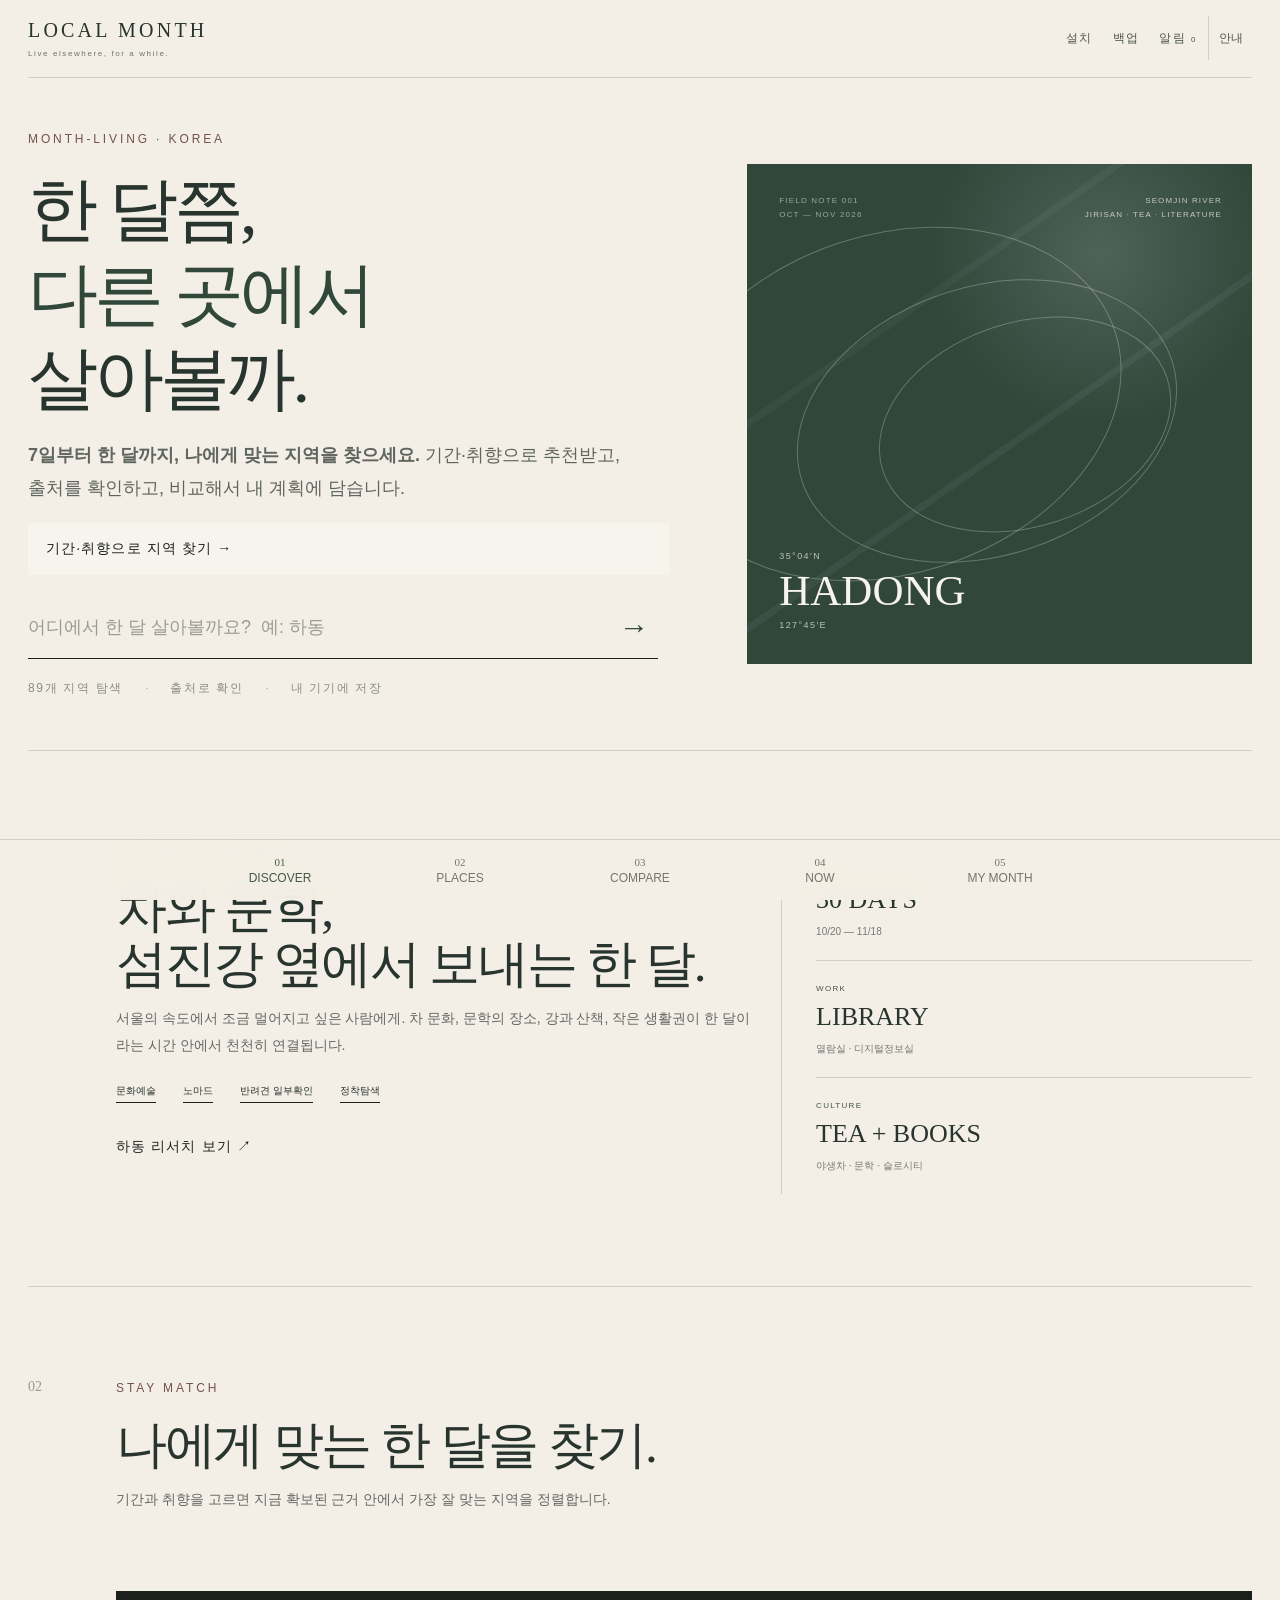
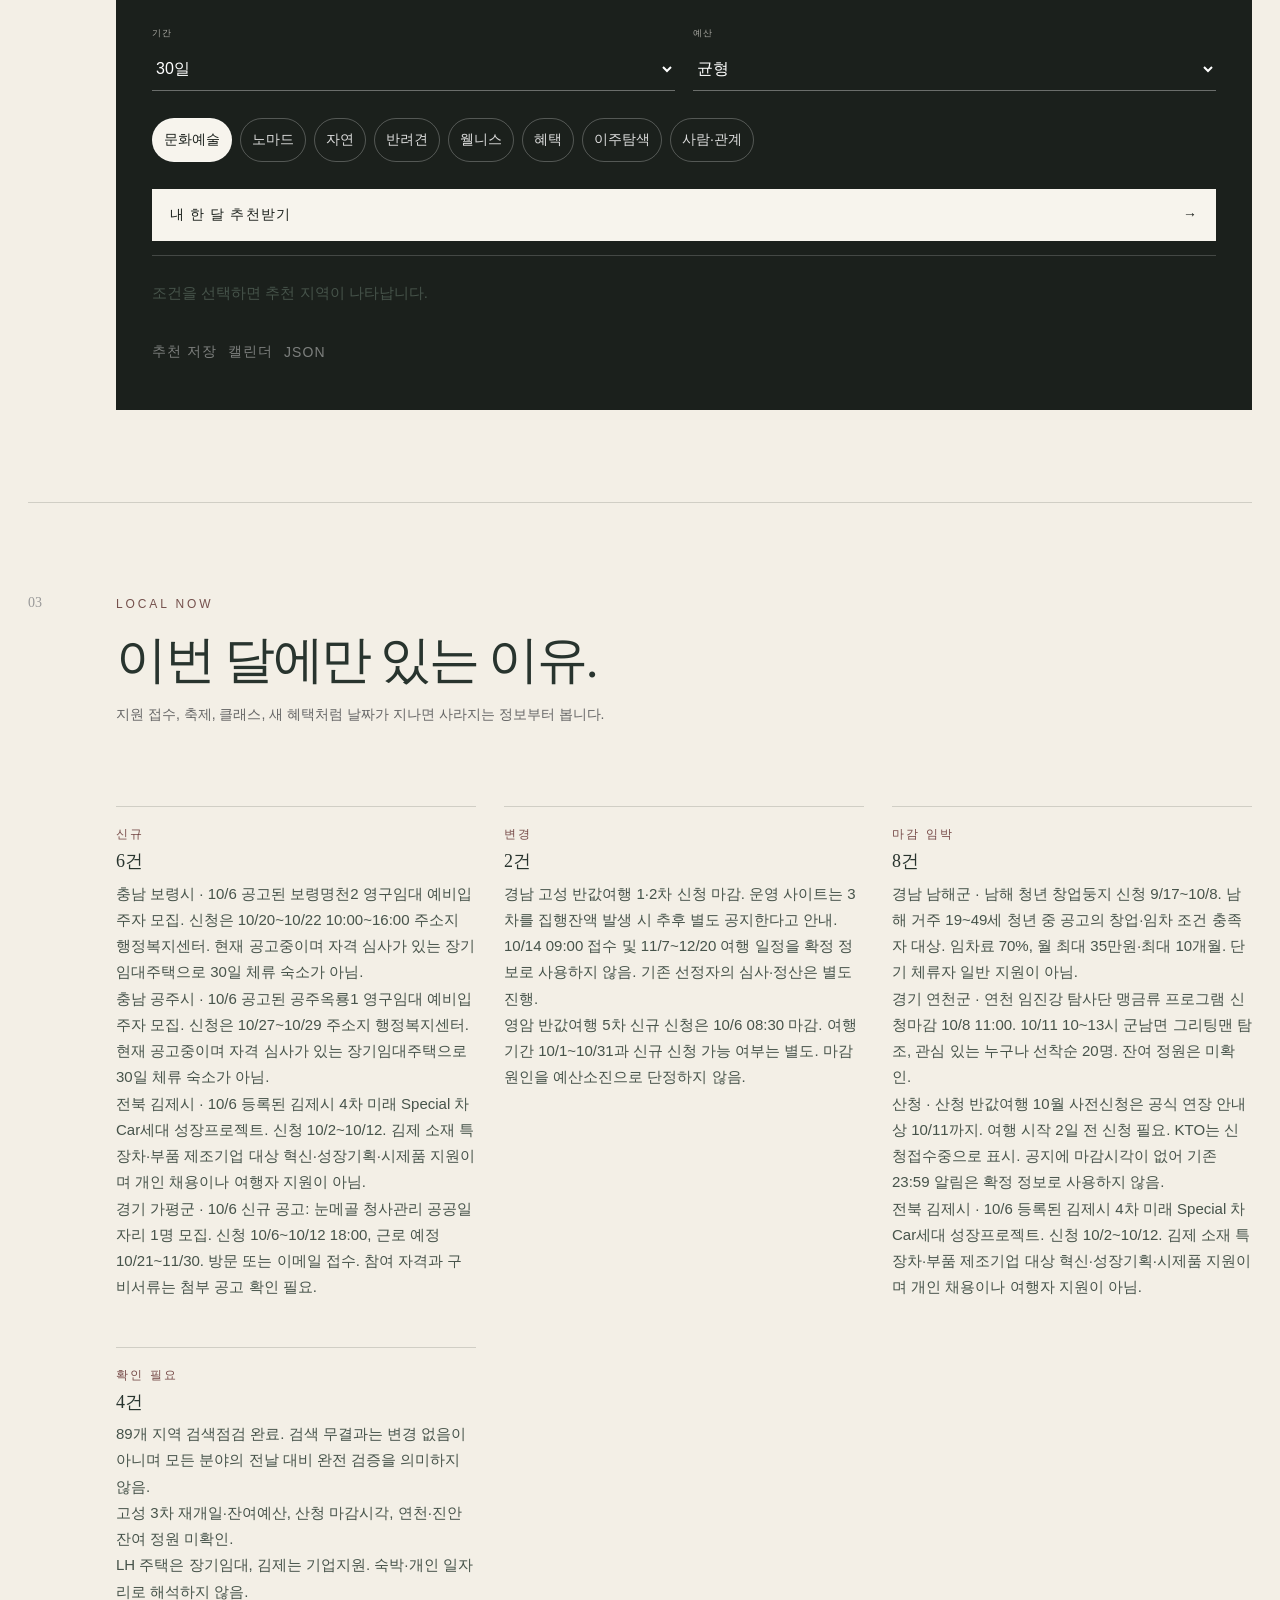
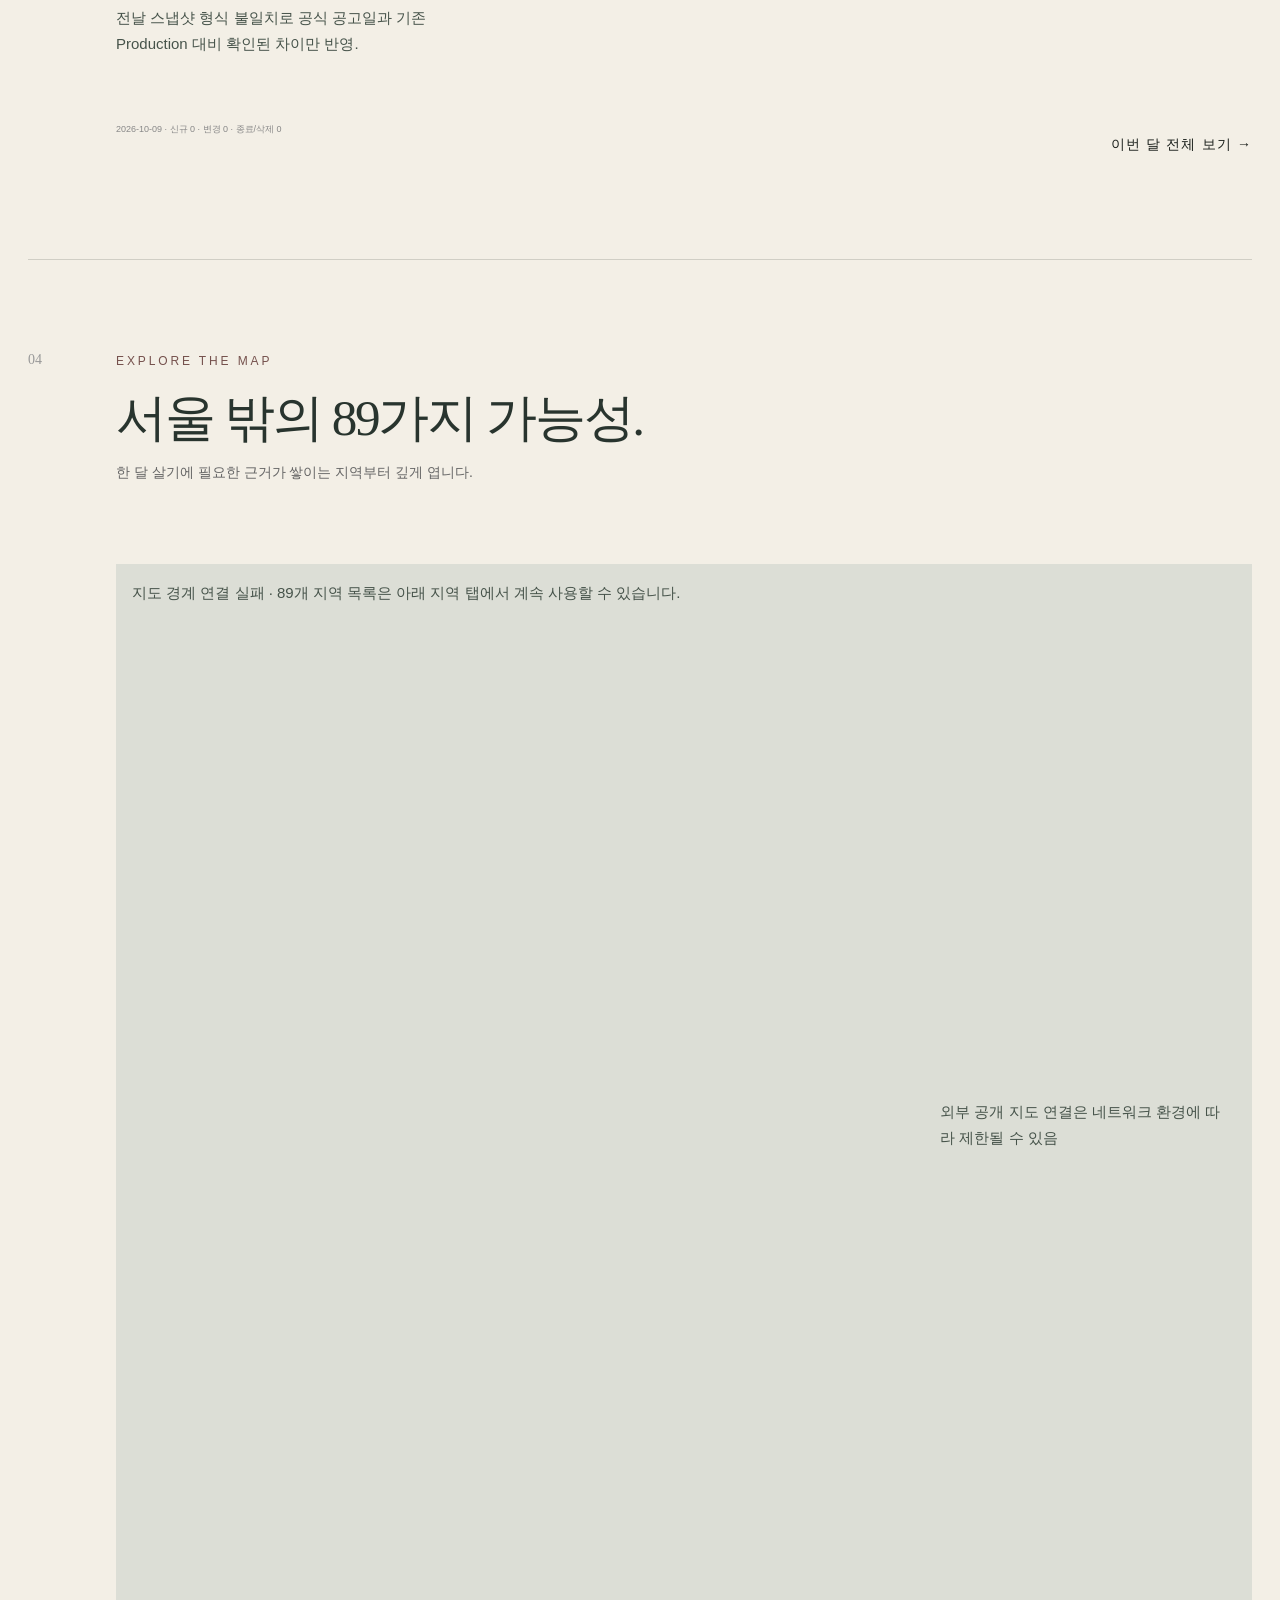
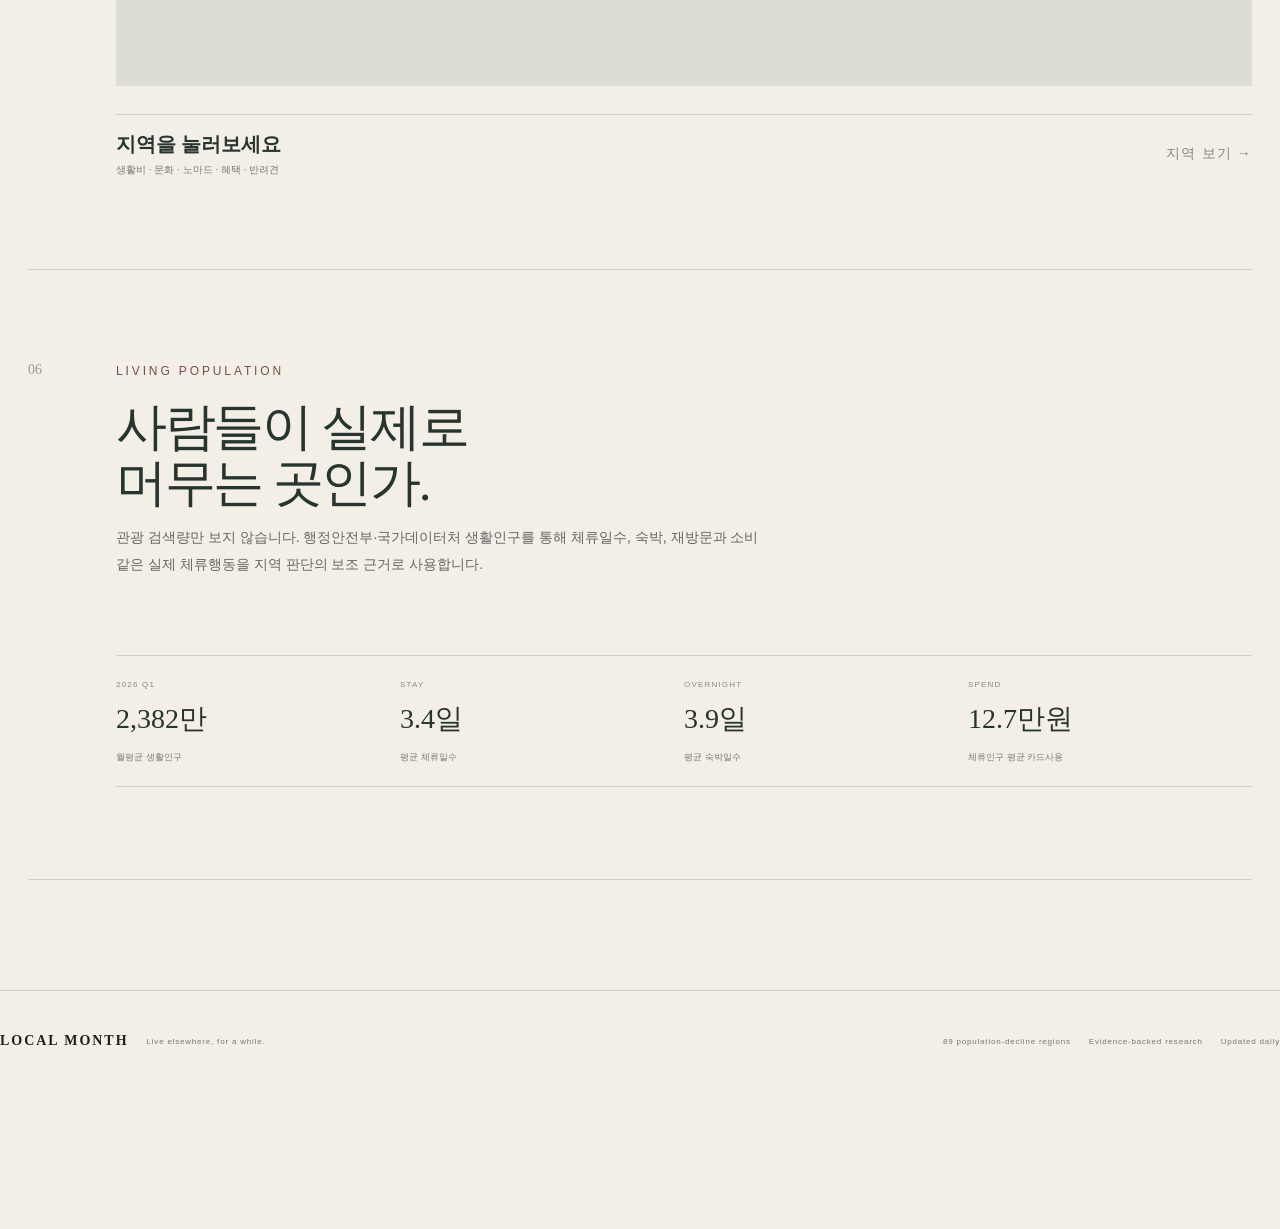
==== commit 2050d45b: "fix: expire Sancheong festival free-entry evidence after October 11" ====
--- a/index.html
+++ b/index.html
@@ -10,11 +10,11 @@
 <meta name="format-detection" content="telephone=no">
 <link rel="manifest" href="manifest.json">
 <link rel="apple-touch-icon" href="icons/icon-192.png">
-<link rel="stylesheet" href="styles.css?v=9.4.3">
-<link rel="stylesheet" href="editorial-v8.css?v=9.4.3">
+<link rel="stylesheet" href="styles.css?v=9.4.5">
+<link rel="stylesheet" href="editorial-v8.css?v=9.4.5">
 <title>LOCAL MONTH — 한달살기 Research OS</title>
 
-<link rel="stylesheet" href="rc.css?v=9.4.3">
+<link rel="stylesheet" href="rc.css?v=9.4.5">
 </head>
 <body>
 <a class="skip-link" href="#main">본문으로 건너뛰기</a>
@@ -242,7 +242,7 @@
 <div class="drawer" id="aboutDrawer"><div class="research-lab-note"><span>RESEARCH LAB</span><p>출처·Evidence·업데이트 상태는 사용자 경험과 분리해 운영합니다. 검증되지 않은 정보는 추천에 확정값으로 사용하지 않습니다.</p></div>
   <div class="drawer-head"><strong>LOCAL MONTH</strong><button class="btn" id="aboutClose">닫기</button></div>
   <div class="card" style="margin-top:14px">
-    <div class="eyebrow">VERSION</div><h3 id="appVersion">v9.4.3</h3>
+    <div class="eyebrow">VERSION</div><h3 id="appVersion">v9.4.5</h3>
     <p>인구감소지역 한달살기 Total Search & Research OS · Evidence-backed · Zero Paid API</p>
   </div>
   <div class="card" style="margin-top:12px">
@@ -266,8 +266,8 @@
   </div>
 </div>
 <div class="toast" role="status" aria-live="polite" id="toast"></div>
-<script src="storage.js?v=9.4.3"></script>
-<script defer src="app.js?v=9.4.3"></script>
-<script defer src="rc.js?v=9.4.3"></script>
+<script src="storage.js?v=9.4.5"></script>
+<script defer src="app.js?v=9.4.5"></script>
+<script defer src="rc.js?v=9.4.5"></script>
 <script>if("serviceWorker" in navigator){navigator.serviceWorker.register("sw.js").catch(()=>{})}</script>
 </body></html>
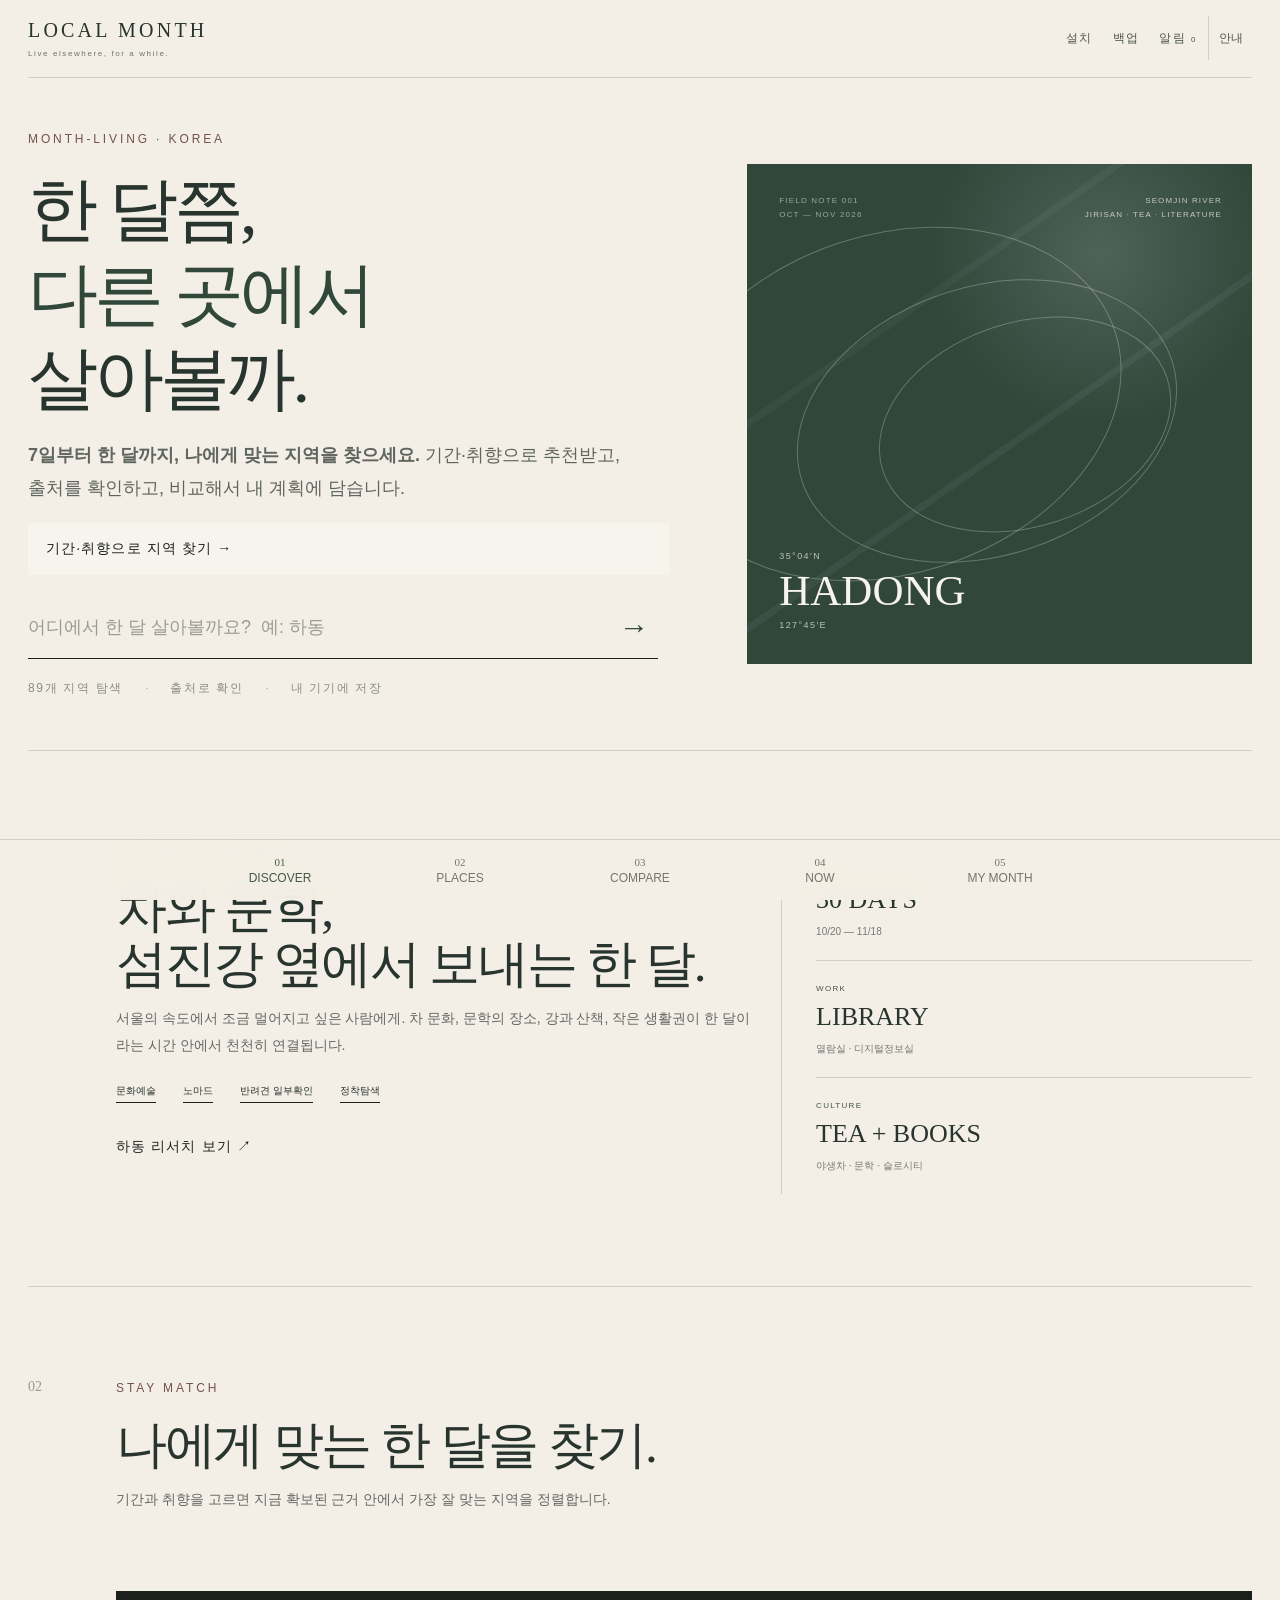
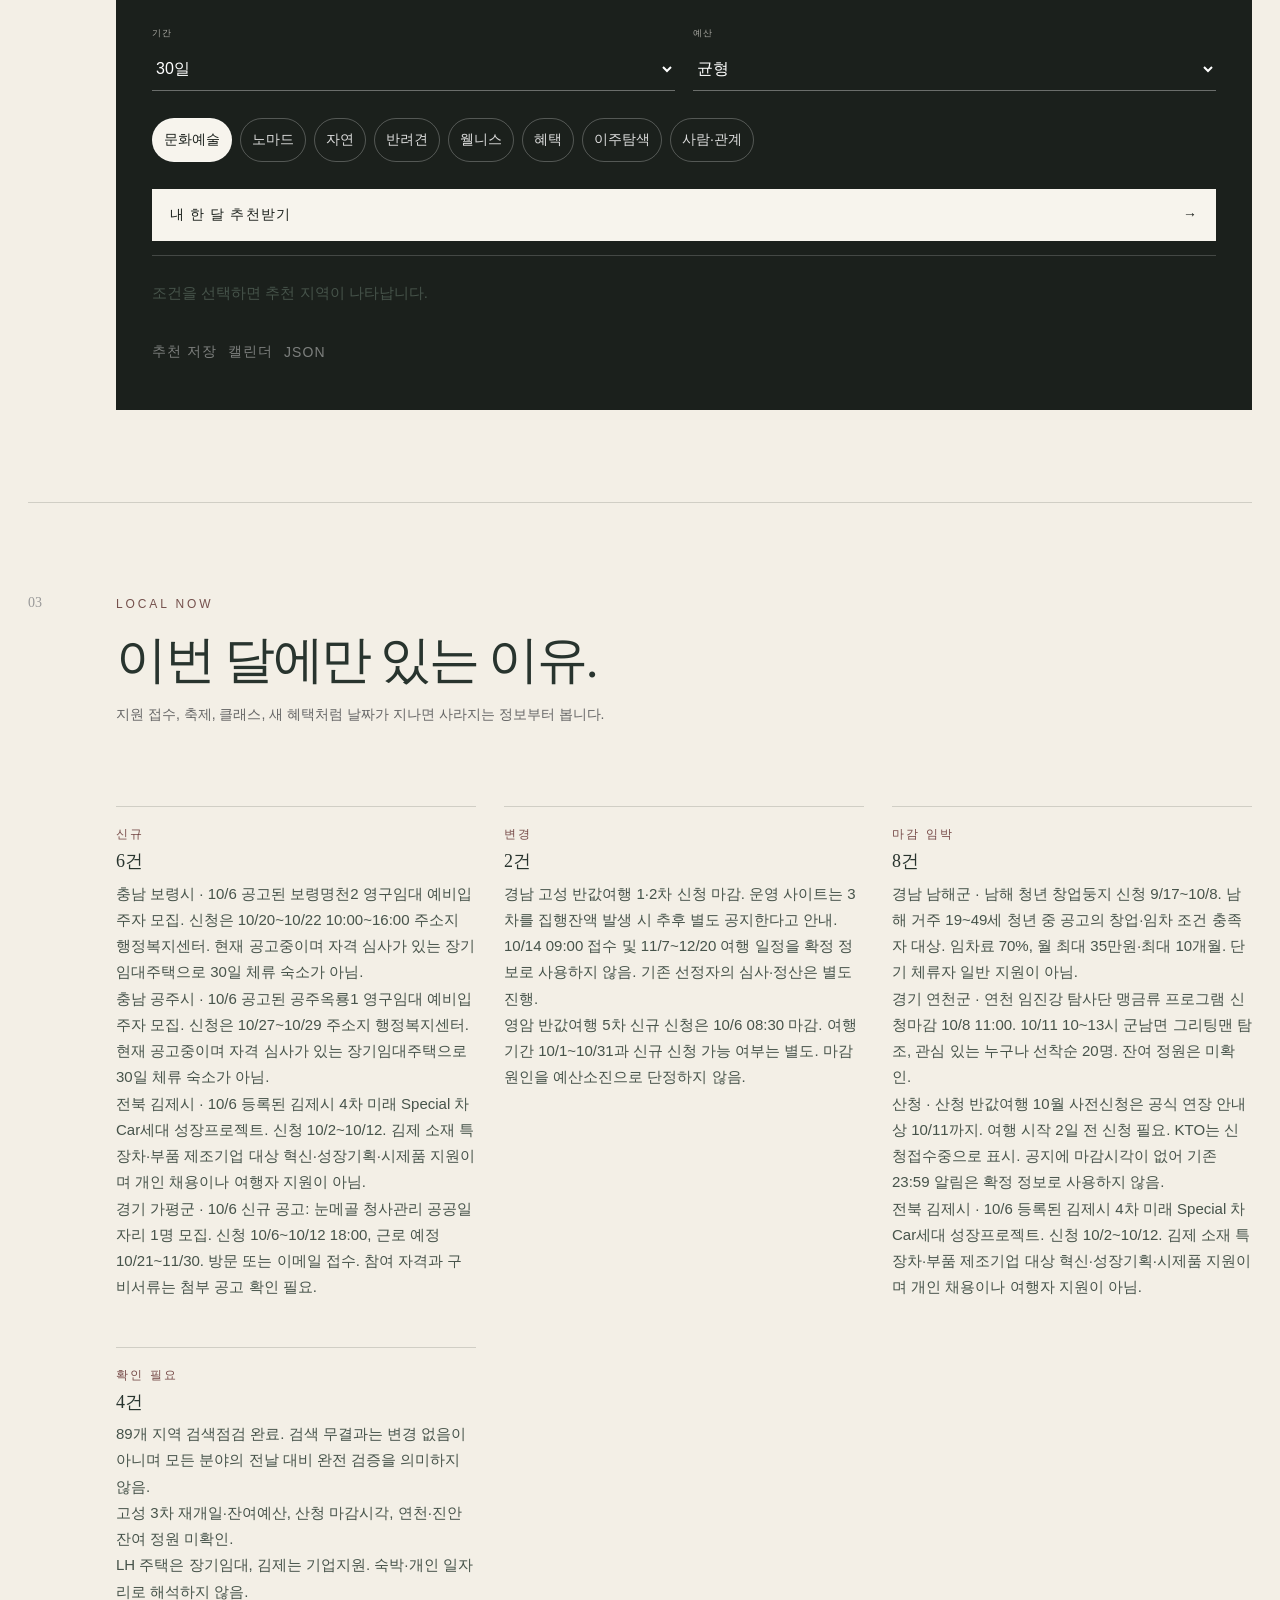
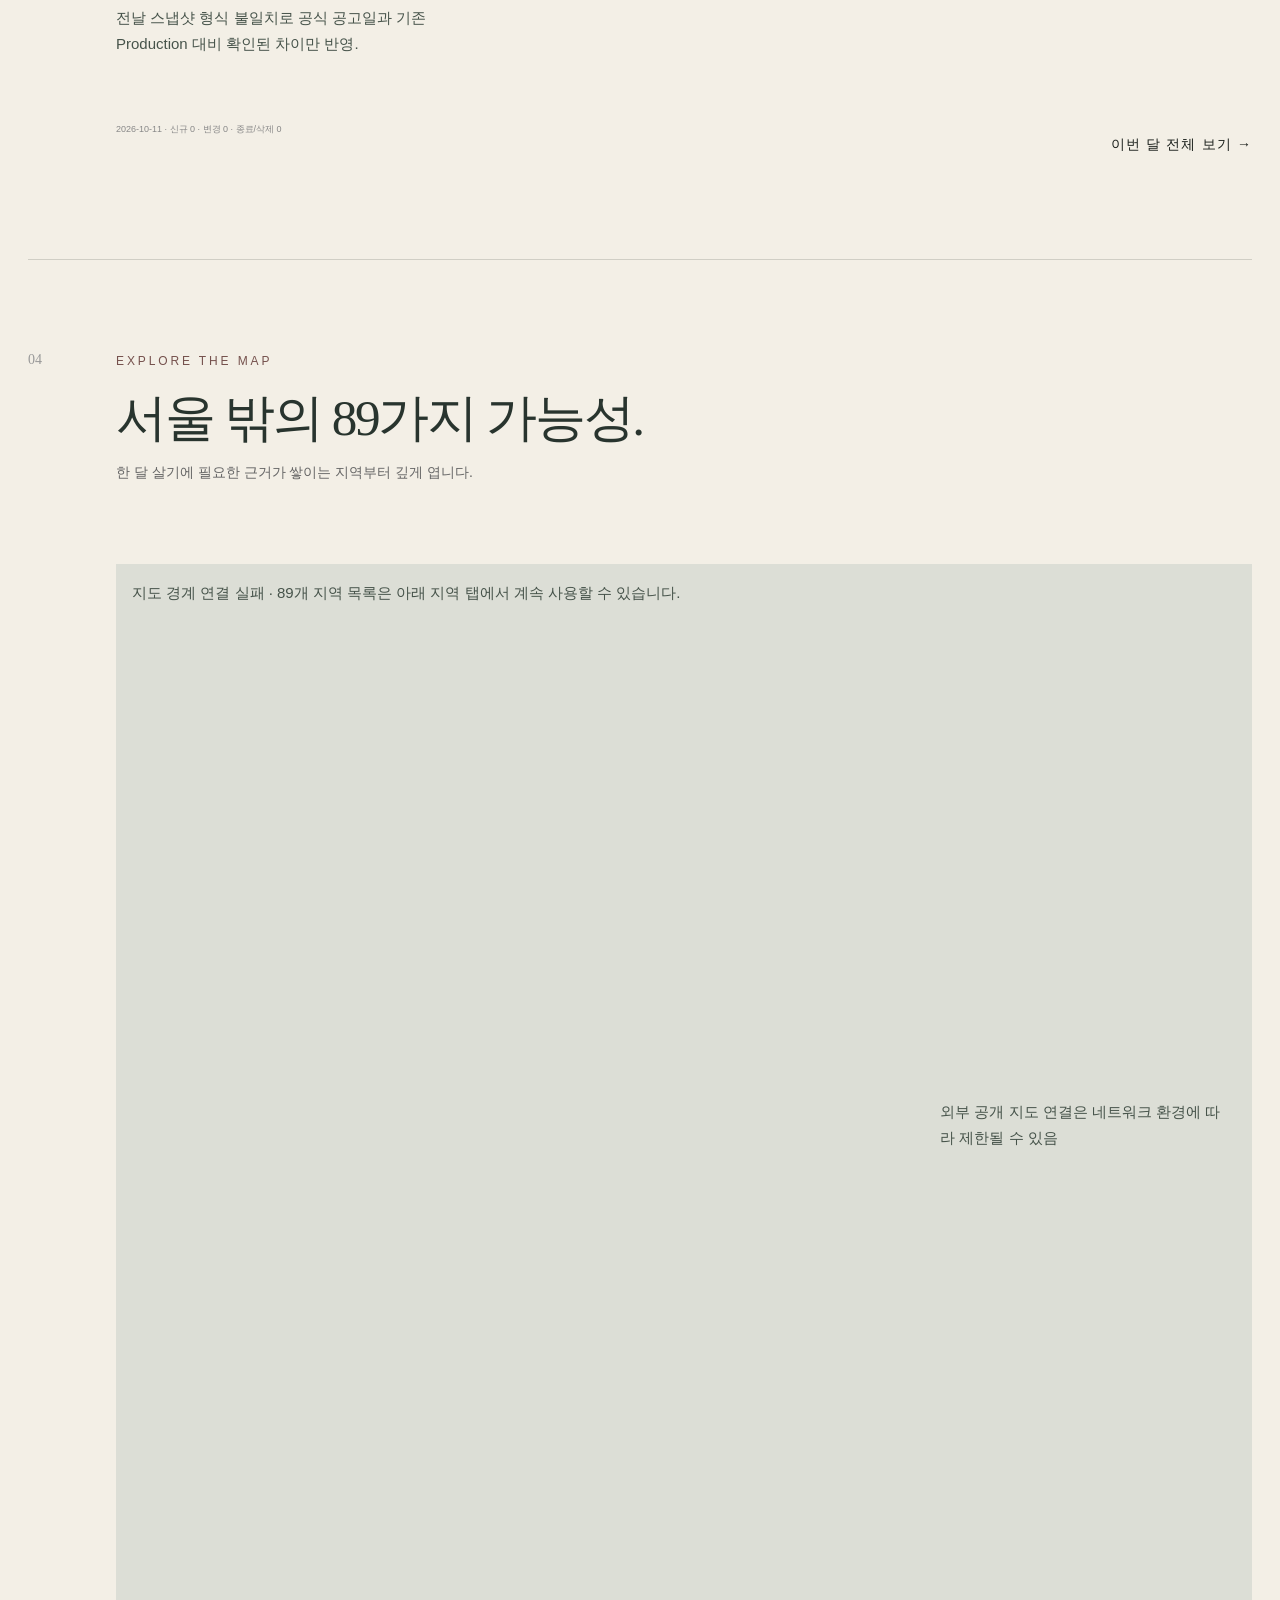
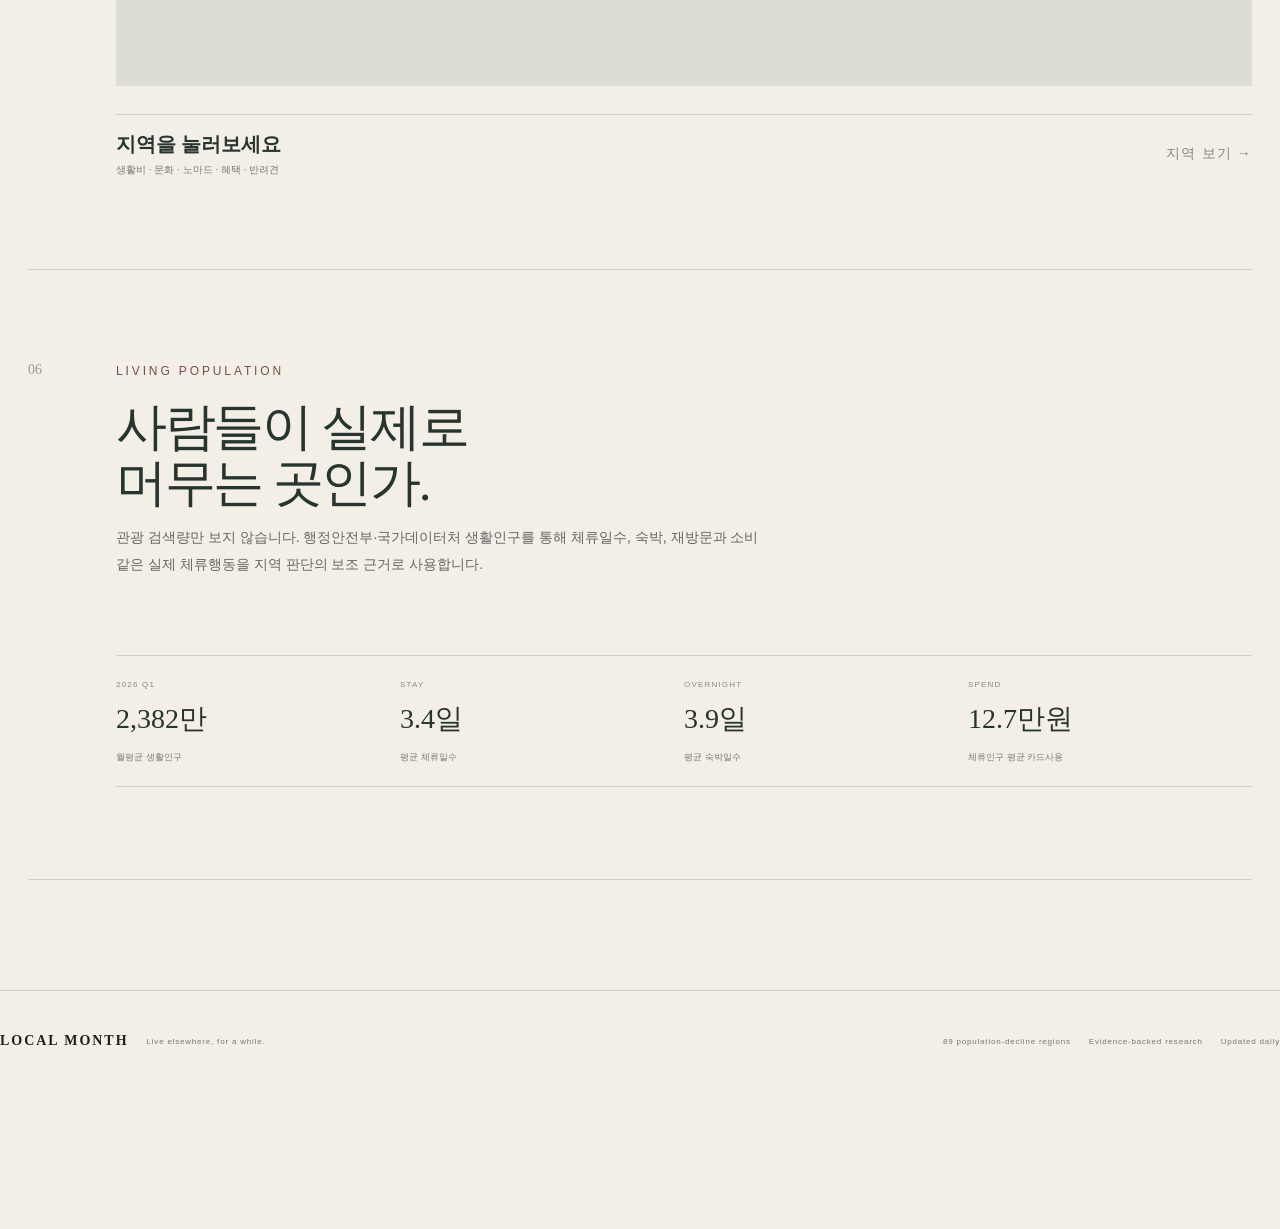
==== commit 20b5d2c7: "fix: refresh audited KTO application state snapshot for 25 regions" ====
--- a/index.html
+++ b/index.html
@@ -10,11 +10,11 @@
 <meta name="format-detection" content="telephone=no">
 <link rel="manifest" href="manifest.json">
 <link rel="apple-touch-icon" href="icons/icon-192.png">
-<link rel="stylesheet" href="styles.css?v=9.4.5">
-<link rel="stylesheet" href="editorial-v8.css?v=9.4.5">
+<link rel="stylesheet" href="styles.css?v=9.4.6">
+<link rel="stylesheet" href="editorial-v8.css?v=9.4.6">
 <title>LOCAL MONTH — 한달살기 Research OS</title>
 
-<link rel="stylesheet" href="rc.css?v=9.4.5">
+<link rel="stylesheet" href="rc.css?v=9.4.6">
 </head>
 <body>
 <a class="skip-link" href="#main">본문으로 건너뛰기</a>
@@ -242,7 +242,7 @@
 <div class="drawer" id="aboutDrawer"><div class="research-lab-note"><span>RESEARCH LAB</span><p>출처·Evidence·업데이트 상태는 사용자 경험과 분리해 운영합니다. 검증되지 않은 정보는 추천에 확정값으로 사용하지 않습니다.</p></div>
   <div class="drawer-head"><strong>LOCAL MONTH</strong><button class="btn" id="aboutClose">닫기</button></div>
   <div class="card" style="margin-top:14px">
-    <div class="eyebrow">VERSION</div><h3 id="appVersion">v9.4.5</h3>
+    <div class="eyebrow">VERSION</div><h3 id="appVersion">v9.4.6</h3>
     <p>인구감소지역 한달살기 Total Search & Research OS · Evidence-backed · Zero Paid API</p>
   </div>
   <div class="card" style="margin-top:12px">
@@ -266,8 +266,8 @@
   </div>
 </div>
 <div class="toast" role="status" aria-live="polite" id="toast"></div>
-<script src="storage.js?v=9.4.5"></script>
-<script defer src="app.js?v=9.4.5"></script>
-<script defer src="rc.js?v=9.4.5"></script>
+<script src="storage.js?v=9.4.6"></script>
+<script defer src="app.js?v=9.4.6"></script>
+<script defer src="rc.js?v=9.4.6"></script>
 <script>if("serviceWorker" in navigator){navigator.serviceWorker.register("sw.js").catch(()=>{})}</script>
 </body></html>
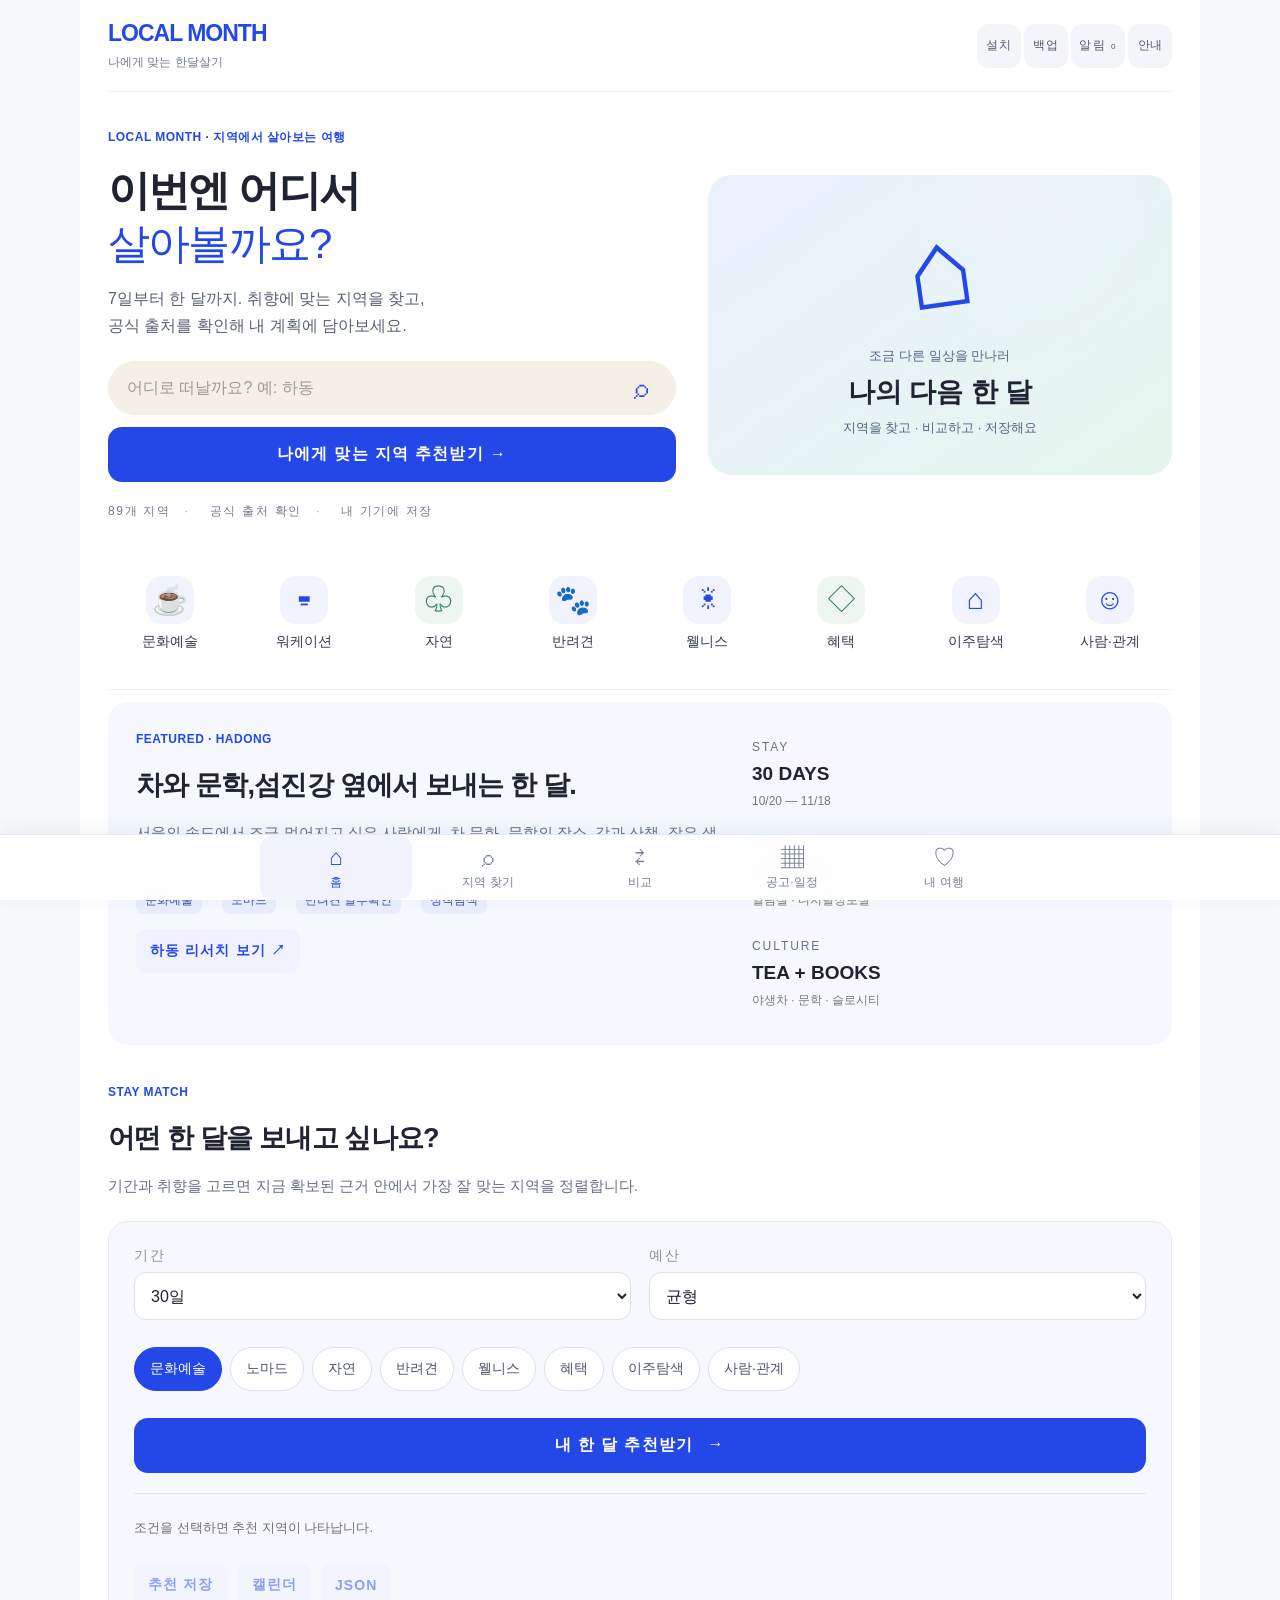
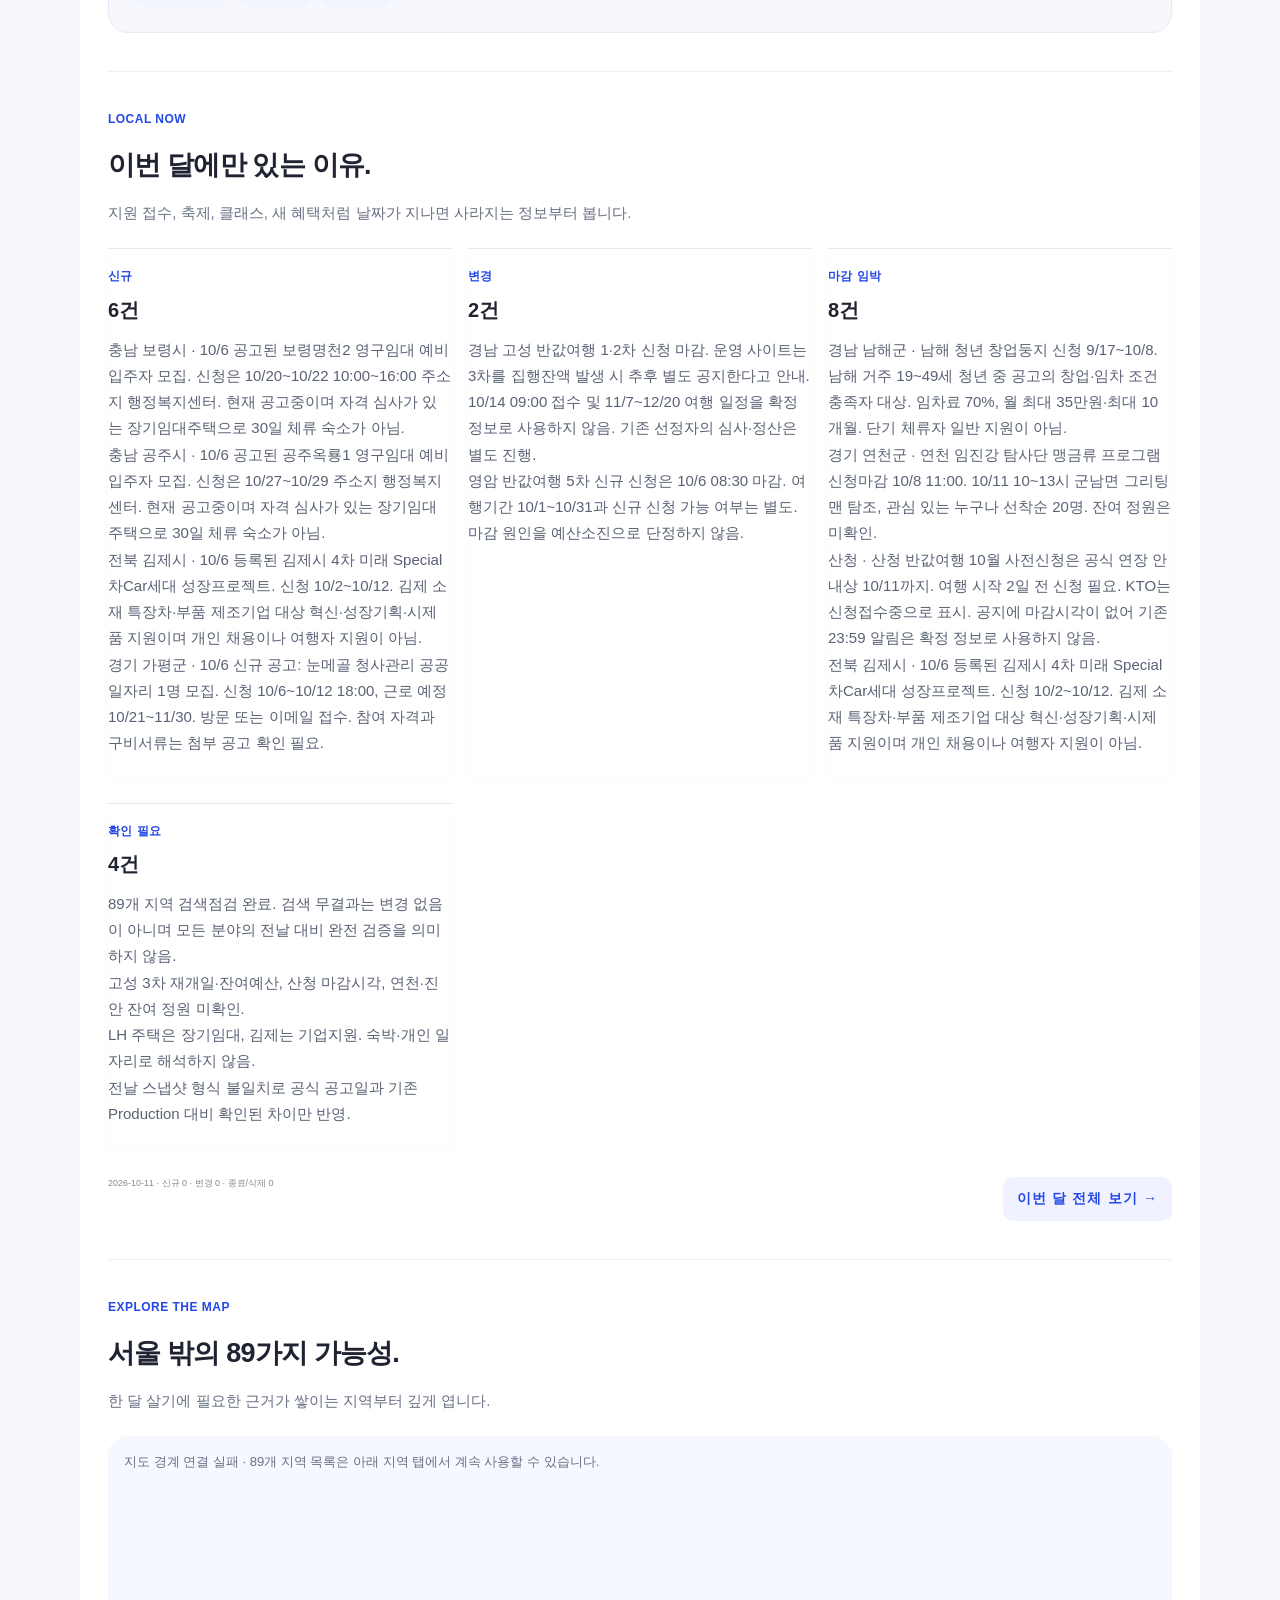
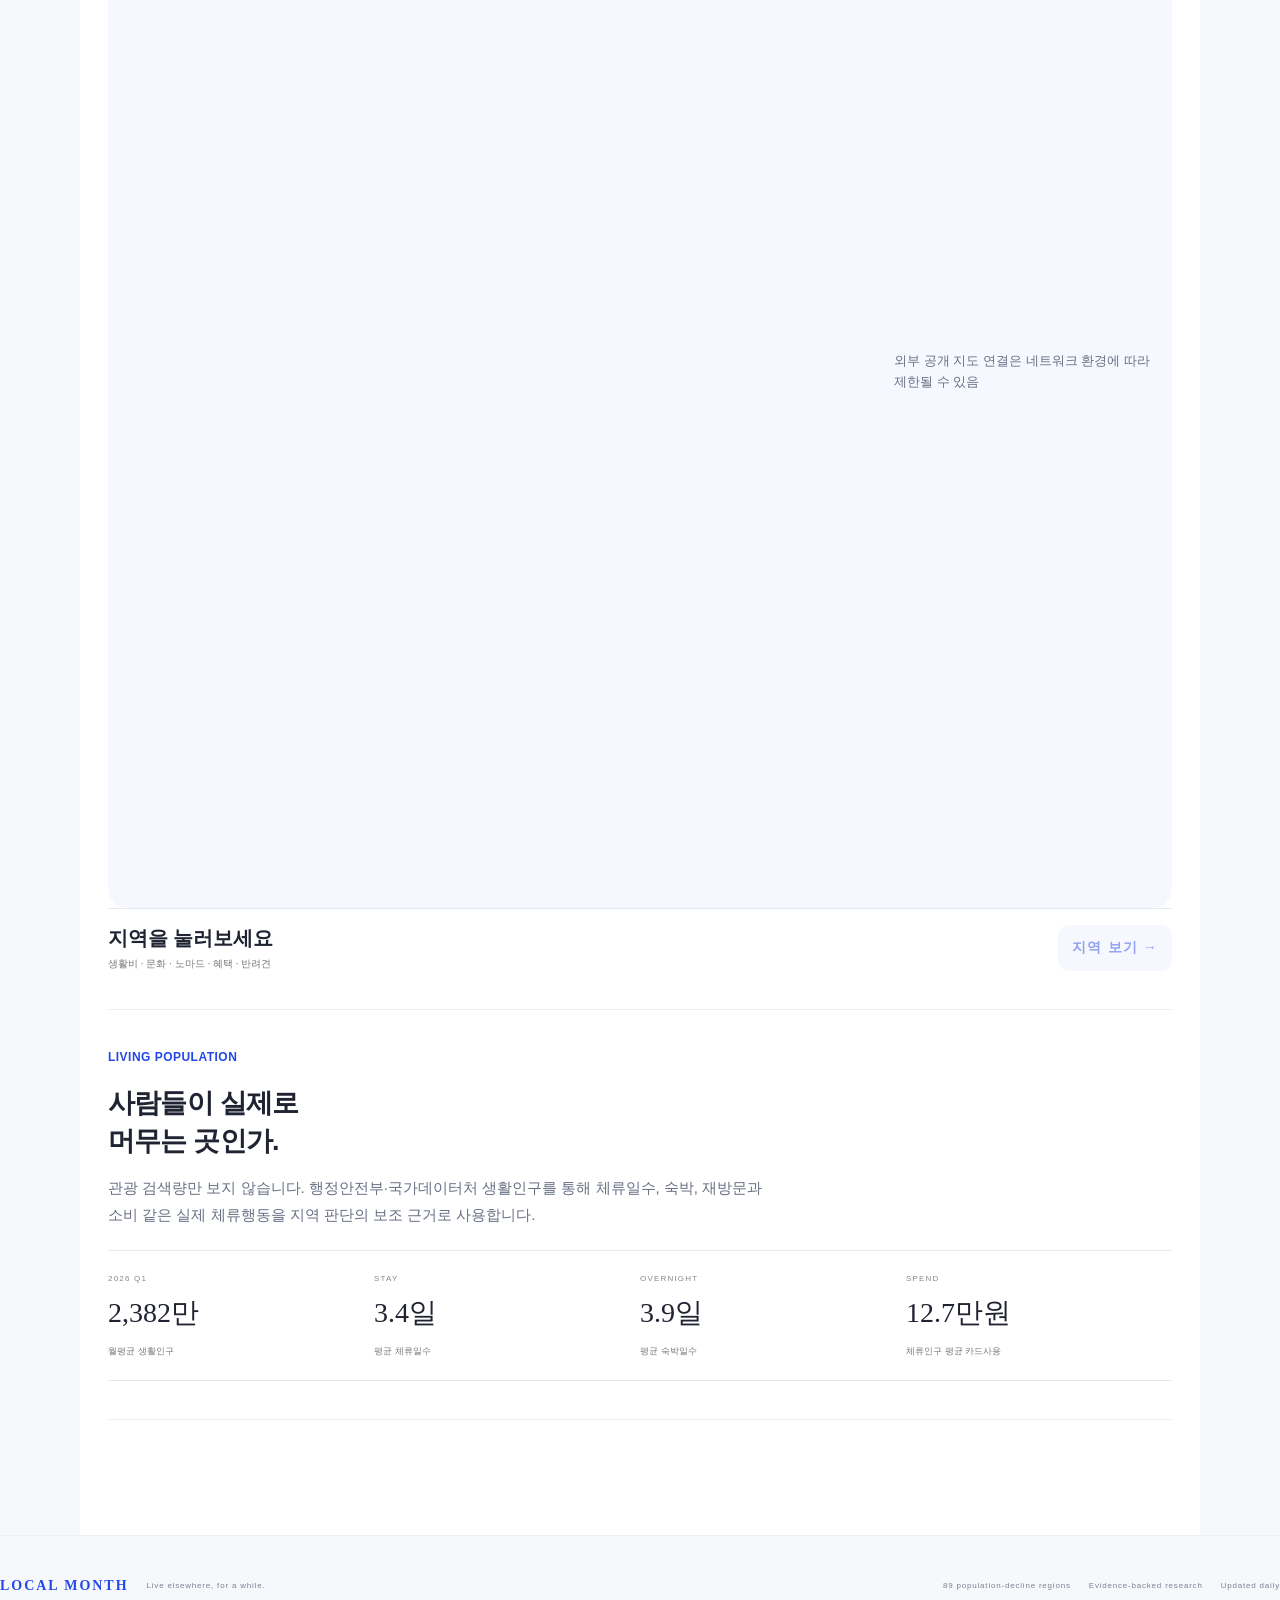
==== commit f43211f0: "feat: redesign customer interface for travel discovery" ====
--- a/index.html
+++ b/index.html
@@ -2,7 +2,7 @@
 <html lang="ko">
 <head>
 <meta charset="utf-8"><meta name="viewport" content="width=device-width,initial-scale=1,viewport-fit=cover">
-<meta name="theme-color" content="#f4efe6">
+<meta name="theme-color" content="#ffffff">
 <meta name="apple-mobile-web-app-capable" content="yes">
 <meta name="apple-mobile-web-app-status-bar-style" content="default">
 <meta name="apple-mobile-web-app-title" content="LOCAL MONTH">
@@ -10,17 +10,18 @@
 <meta name="format-detection" content="telephone=no">
 <link rel="manifest" href="manifest.json">
 <link rel="apple-touch-icon" href="icons/icon-192.png">
-<link rel="stylesheet" href="styles.css?v=9.4.6">
-<link rel="stylesheet" href="editorial-v8.css?v=9.4.6">
+<link rel="stylesheet" href="styles.css?v=9.5.0">
+<link rel="stylesheet" href="editorial-v8.css?v=9.5.0">
 <title>LOCAL MONTH — 한달살기 Research OS</title>
 
-<link rel="stylesheet" href="rc.css?v=9.4.6">
+<link rel="stylesheet" href="rc.css?v=9.5.0">
+<link rel="stylesheet" href="travel.css?v=9.5.0">
 </head>
 <body>
 <a class="skip-link" href="#main">본문으로 건너뛰기</a>
 <div class="app">
 <header class="top editorial-top">
-<div class="brand">LOCAL MONTH<small>Live elsewhere, for a while.</small></div>
+<div class="brand">LOCAL MONTH<small>나에게 맞는 한달살기</small></div>
 <div class="actions editorial-actions">
 <button class="icon quiet-icon utility-word" id="installBtn">설치</button><button class="icon quiet-icon utility-word" id="backupBtn">백업</button>
 <button class="icon quiet-icon utility-word" id="notifBtn">알림 <span id="notifCount">0</span></button><button class="icon menu-icon" id="aboutBtn">안내</button>
@@ -30,14 +31,16 @@
 <div id="loadStatus" role="alert" hidden>데이터를 불러오지 못했습니다. 연결 후 <button onclick="location.reload()">다시 시도</button></div>
 <section id="home" class="panel active editorial-home">
 <div class="editorial-hero">
-<div class="hero-copy"><div class="kicker">MONTH-LIVING · KOREA</div>
-<h1><span>한 달쯤,</span><span><em>다른 곳에서</em></span><span>살아볼까.</span></h1>
-<p class="hero-deck"><strong>7일부터 한 달까지, 나에게 맞는 지역을 찾으세요.</strong> 기간·취향으로 추천받고, 출처를 확인하고, 비교해서 내 계획에 담습니다.</p>
-<button class="editorial-primary hero-start" onclick="document.querySelector('#stayDays').focus();document.querySelector('.match-section').scrollIntoView()">기간·취향으로 지역 찾기 →</button><div class="editorial-search"><input aria-label="지역 검색" id="searchInput" placeholder="어디에서 한 달 살아볼까요?  예: 하동"><button class="search-arrow" id="searchBtn" aria-label="지역 검색하기">→</button></div>
-<div class="micro-links"><span>89개 지역 탐색</span><span>출처로 확인</span><span>내 기기에 저장</span></div></div>
-<div class="hero-art"><div class="topo a"></div><div class="topo b"></div><div class="topo c"></div><div class="hero-art-label"><span>35°04′N</span><strong>HADONG</strong><span>127°45′E</span></div><div class="hero-art-note">SEOMJIN RIVER<br>JIRISAN · TEA · LITERATURE</div><div class="hero-art-edition">FIELD NOTE 001<br>OCT — NOV 2026</div></div>
-</div>
-
+<div class="hero-copy"><div class="kicker">LOCAL MONTH · 지역에서 살아보는 여행</div>
+<h1><span>이번엔 어디서</span><span><em>살아볼까요?</em></span></h1>
+<p class="hero-deck">7일부터 한 달까지. 취향에 맞는 지역을 찾고,<br>공식 출처를 확인해 내 계획에 담아보세요.</p>
+<div class="editorial-search"><input aria-label="지역 검색" id="searchInput" placeholder="어디로 떠날까요? 예: 하동"><button class="search-arrow" id="searchBtn" aria-label="지역 검색하기">⌕</button></div>
+<button class="editorial-primary hero-start" onclick="document.querySelector('#stayDays').focus();document.querySelector('.match-section').scrollIntoView()">나에게 맞는 지역 추천받기 →</button>
+<div class="micro-links"><span>89개 지역</span><span>공식 출처 확인</span><span>내 기기에 저장</span></div></div>
+<div class="hero-art" aria-label="지역 탐색 안내"><div class="travel-banner-icon" aria-hidden="true">⌂</div><div class="hero-art-label"><span>조금 다른 일상을 만나러</span><strong>나의 다음 한 달</strong><span>지역을 찾고 · 비교하고 · 저장해요</span></div></div>
+</div>
+
+<nav class="travel-shortcuts" aria-label="취향별 빠른 탐색"><button class="travel-shortcut" onclick="selectTravelTheme('culture')"><span aria-hidden="true">☕</span>문화예술</button><button class="travel-shortcut" onclick="selectTravelTheme('nomad')"><span aria-hidden="true">⌨</span>워케이션</button><button class="travel-shortcut" onclick="selectTravelTheme('nature')"><span aria-hidden="true">♧</span>자연</button><button class="travel-shortcut" onclick="selectTravelTheme('pet')"><span aria-hidden="true">🐾</span>반려견</button><button class="travel-shortcut" onclick="selectTravelTheme('wellness')"><span aria-hidden="true">☀</span>웰니스</button><button class="travel-shortcut" onclick="selectTravelTheme('benefit')"><span aria-hidden="true">◇</span>혜택</button><button class="travel-shortcut" onclick="selectTravelTheme('settlement')"><span aria-hidden="true">⌂</span>이주탐색</button><button class="travel-shortcut" onclick="selectTravelTheme('community')"><span aria-hidden="true">☺</span>사람·관계</button></nav>
 <section class="editorial-section feature"><div class="section-index">01</div>
 <div class="feature-copy"><div class="kicker">FEATURED · HADONG</div><h2>차와 문학,<br>섬진강 옆에서 보내는 한 달.</h2>
 <p>서울의 속도에서 조금 멀어지고 싶은 사람에게. 차 문화, 문학의 장소, 강과 산책, 작은 생활권이 한 달이라는 시간 안에서 천천히 연결됩니다.</p>
@@ -47,7 +50,7 @@
 </section>
 
 <section class="editorial-section match-section"><div class="section-index">02</div>
-<div class="section-title"><div class="kicker">STAY MATCH</div><h2>나에게 맞는 한 달을 찾기.</h2><p>기간과 취향을 고르면 지금 확보된 근거 안에서 가장 잘 맞는 지역을 정렬합니다.</p></div>
+<div class="section-title"><div class="kicker">STAY MATCH</div><h2>어떤 한 달을 보내고 싶나요?</h2><p>기간과 취향을 고르면 지금 확보된 근거 안에서 가장 잘 맞는 지역을 정렬합니다.</p></div>
 <div class="match-card"><div class="match-controls"><label><span>기간</span><select class="input" id="stayDays"><option value="7">7일</option><option value="14">14일</option><option value="21">21일</option><option value="30" selected>30일</option></select></label><label><span>예산</span><select class="input" id="budget"><option value="save">가성비</option><option value="balanced" selected>균형</option><option value="experience">경험 우선</option></select></label></div>
 <div class="themes editorial-themes"><button class="theme active" data-theme="culture">문화예술</button><button class="theme" data-theme="nomad">노마드</button><button class="theme" data-theme="nature">자연</button><button class="theme" data-theme="pet">반려견</button><button class="theme" data-theme="wellness">웰니스</button><button class="theme" data-theme="benefit">혜택</button><button class="theme" data-theme="settlement">이주탐색</button><button class="theme" data-theme="community">사람·관계</button></div>
 <button class="editorial-primary" id="runReco">내 한 달 추천받기 <span>→</span></button><div class="reco-result editorial-result" id="recoResult" aria-live="polite"><div class="small">조건을 선택하면 추천 지역이 나타납니다.</div></div>
@@ -83,7 +86,7 @@
     <div class="dossier-footer"><span>Evidence-backed · updated daily</span><button class="dossier-cta" onclick="saveRegionToMonth('하동')">하동 한 달 계획에 담기 →</button></div><section class="flagship-shelf"><div class="shelf-head"><div><div class="kicker">FLAGSHIP DOSSIERS</div><h2>네 가지 방식으로<br>한 달을 살아보기.</h2></div><p>지역을 관광지 이름이 아니라 생활 방식으로 고릅니다.</p></div><div class="flagship-grid"><article><span class="grade">A · HADONG</span><h3>문학 · 차<br>슬로라이프</h3><p>섬진강 옆에서 읽고, 일하고, 차를 마시는 한 달.</p><small>FIELD DOSSIER</small></article><article><span class="grade">B+ · NAMHAE</span><h3>바다 · 걷기<br>워케이션</h3><p>바래길을 걷고, 바다 옆에서 일하는 한 달.</p><small>RESEARCH DOSSIER</small></article><article><span class="grade">B · GURYE</span><h3>지리산 · 도보<br>문화생활</h3><p>차 없이 원도심을 걷고, 계절을 사는 한 달.</p><small>RESEARCH DOSSIER</small></article><article><span class="grade">B · GOHEUNG</span><h3>우주 · 섬<br>정착탐색</h3><p>관광보다 한 걸음 더, 정착 가능성을 시험하는 한 달.</p><small>RESEARCH DOSSIER</small></article></div></section>
   </details><div class="hero"><div><div class="eyebrow">REGION DIRECTORY</div><h1>한 달 살 지역을<br>생활자의 기준으로.</h1><p>행정안전부 지정 89개 지역 전체를 색인하고, 근거가 강한 15개 지역부터 깊게 다룹니다.</p></div></div><div class="filters"><button class="chip active" onclick="renderRegions('전체')">전체</button><button class="chip" onclick="renderRegions('경남')">경남</button><button class="chip" onclick="renderRegions('강원')">강원</button><button class="chip" onclick="renderRegions('충북')">충북</button><button class="chip" onclick="renderRegions('충남')">충남</button><button class="chip" onclick="renderRegions('경북')">경북</button></div><div class="update" style="margin-bottom:12px"><div><strong>89개 전체 색인</strong><div class="small">상세 데이터가 없는 지역도 검색 가능 · 상세는 순차 확장</div></div><button class="btn" id="toggleAll89">89개 보기</button></div><div class="region-grid" id="regionGrid"></div><div class="region-grid" id="all89Grid" style="display:none;margin-top:12px"></div></section>
 
-<section id="rankings" class="panel"><div class="final-panel-intro"><span class="final-index">03</span><div><div class="kicker">COMPARE PLACES</div><h1>어디가 더<br>나답게 살 수 있을까.</h1><p>점수 하나로 지역을 고르지 않습니다. 생활비, 문화, 혜택, 노마드 환경과 근거의 강도를 나란히 놓고 봅니다.</p></div></div><div class="section internal-only" style="margin-top:20px">
+<section id="rankings" class="panel"><div class="final-panel-intro"><span class="final-index">03</span><div><div class="kicker">COMPARE PLACES</div><h1>관심 지역을 비교해요</h1><p>점수 하나로 지역을 고르지 않습니다. 생활비, 문화, 혜택, 노마드 환경과 근거의 강도를 나란히 놓고 봅니다.</p></div></div><div class="section internal-only" style="margin-top:20px">
   <div class="section-head"><div><div class="eyebrow">SCORE TRANSPARENCY</div><h2>점수보다 근거를 먼저</h2></div><p>최신성 · 근거수 · 신뢰도</p></div>
   <div class="cards">
     <div class="card"><h3>최신성</h3><p>마지막 검증일이 오래될수록 점수보다 ‘재확인 필요’를 먼저 보여줍니다.</p></div>
@@ -107,7 +110,7 @@
 
 <section class="section internal-only"><div class="section-head"><div><div class="eyebrow">BENEFIT CLUSTER</div><h2>보은·옥천·영동</h2></div><p>혜택+체험 권역</p></div><div class="note">관광주민증 연계로 지역별 최대 9만원, 3개 지역 합산 최대 27만원 규모의 혜택과 공예·와인·원예·목공 등 체험형 가맹점을 함께 볼 수 있는 권역입니다.</div></section></section>
 
-<section id="monthly" class="panel"><div class="final-panel-intro"><span class="final-index">04</span><div><div class="kicker">LOCAL NOW</div><h1>이번 달에만<br>가능한 것들.</h1><p>축제보다 중요한 건 타이밍입니다. 모집, 지원, 클래스, 공연과 지역 혜택을 마감일과 함께 봅니다.</p></div></div><div class="hero"><div><div class="eyebrow">LOCAL NOW</div><h1>이번 달,<br>놓치면 아까운 것들.</h1><p>축제·공연·전시·강연·원데이 클래스·웰니스·공공교육을 실제 체류기간과 겹쳐 봅니다.</p></div></div><section class="program-desk section" id="programDesk">
+<section id="monthly" class="panel"><div class="final-panel-intro"><span class="final-index">04</span><div><div class="kicker">LOCAL NOW</div><h1>지금 확인할 공고와 일정</h1><p>축제보다 중요한 건 타이밍입니다. 모집, 지원, 클래스, 공연과 지역 혜택을 마감일과 함께 봅니다.</p></div></div><div class="hero"><div><div class="eyebrow">LOCAL NOW</div><h1>이번 달,<br>놓치면 아까운 것들.</h1><p>축제·공연·전시·강연·원데이 클래스·웰니스·공공교육을 실제 체류기간과 겹쳐 봅니다.</p></div></div><section class="program-desk section" id="programDesk">
   <div class="program-desk-head">
     <div><div class="eyebrow">PROGRAM DECISION DESK</div><h2>공고를 찾는 데서 끝내지 않고,<br>내가 갈 수 있는지까지.</h2></div>
     <p>모집상태·마감·생활 적합도·확인할 조건을 분리해서 봅니다.</p>
@@ -152,7 +155,7 @@
 
 <section class="section"><div class="section-head"><div><div class="eyebrow">RESEARCH INBOX</div><h2>자료 넣기</h2></div><p>로컬 저장</p></div><div class="card"><div class="formgrid"><input class="input" id="rUrl" placeholder="URL"><select class="input" id="rType"><option>네이버/검색</option><option>블로그</option><option>숙박 플랫폼</option><option>공식 관광정보</option><option>지역 커뮤니티</option><option>뉴스/기사</option></select><input class="input" id="rRegion" placeholder="지역"><input class="input" id="rNote" placeholder="메모"></div><button class="primary" id="addResearch" style="margin-top:10px">저장</button><div id="researchList" style="margin-top:13px"></div></div></section><section class="section"><div class="section-head"><div><div class="eyebrow">COMMUNITY</div><h2>한달살러 필드노트</h2></div><p>현재 로컬 데모</p></div><div class="card"><textarea class="input" id="commentInput" rows="3" placeholder="실제경험·질문·팁을 남겨보세요."></textarea><button class="primary" id="addComment" style="margin-top:8px">댓글 남기기</button><div id="commentList" style="margin-top:12px"></div></div></section></section>
 
-<section id="mystay" class="panel"><section class="saved-hub" aria-label="내 저장 목록"><div class="kicker">MY MONTH</div><h1>내가 모은 한 달.</h1><p>이 기기에만 저장됩니다. 중요한 기록은 상단 백업에서 보관하세요.</p><div id="savedHub"></div></section><div class="final-panel-intro"><span class="final-index">05</span><div><div class="kicker">MY MONTH</div><h1>여행을<br>생활로 바꾸기.</h1><p>저장한 지역과 일정, 예산, 현장 확인사항을 한 곳에서 관리합니다. 한 달이 끝나면 다음 지역을 고를 수 있는 나만의 기록이 남습니다.</p></div></div><div class="hero"><div><div class="eyebrow">MY STAY · HADONG FIELD TEST</div><h1>하동 한 달을<br>생활 실험으로 기록합니다.</h1><p>하동을 첫 실제 케이스로 업무·생활·지출·증빙·주거·관계를 축적합니다.</p></div></div><div class="cards"><div class="card"><h3>업무</h3><p>집중시간·작업공간·업무 만족도</p><span class="badge ok">사용 가능</span></div><div class="card"><h3>지출</h3><p>숙박·식비·교통·체험·반려견·지원금</p><span class="badge ok">사용 가능</span></div><div class="card"><h3>증빙</h3><p>영수증·숙박확인서·홍보·결과보고</p><span class="badge ok">사용 가능</span></div><div class="card"><h3>생활 적합도</h3><p>다시 올까·더 살아볼까·이주할까</p><span class="badge">체크인</span></div></div><section class="section">
+<section id="mystay" class="panel"><section class="saved-hub" aria-label="내 저장 목록"><div class="kicker">MY MONTH</div><h1>내가 저장한 여행</h1><p>이 기기에만 저장됩니다. 중요한 기록은 상단 백업에서 보관하세요.</p><div id="savedHub"></div></section><div class="final-panel-intro"><span class="final-index">05</span><div><div class="kicker">MY MONTH</div><h1>여행을<br>생활로 바꾸기.</h1><p>저장한 지역과 일정, 예산, 현장 확인사항을 한 곳에서 관리합니다. 한 달이 끝나면 다음 지역을 고를 수 있는 나만의 기록이 남습니다.</p></div></div><div class="hero"><div><div class="eyebrow">MY STAY · HADONG FIELD TEST</div><h1>하동 한 달을<br>생활 실험으로 기록합니다.</h1><p>하동을 첫 실제 케이스로 업무·생활·지출·증빙·주거·관계를 축적합니다.</p></div></div><div class="cards"><div class="card"><h3>업무</h3><p>집중시간·작업공간·업무 만족도</p><span class="badge ok">사용 가능</span></div><div class="card"><h3>지출</h3><p>숙박·식비·교통·체험·반려견·지원금</p><span class="badge ok">사용 가능</span></div><div class="card"><h3>증빙</h3><p>영수증·숙박확인서·홍보·결과보고</p><span class="badge ok">사용 가능</span></div><div class="card"><h3>생활 적합도</h3><p>다시 올까·더 살아볼까·이주할까</p><span class="badge">체크인</span></div></div><section class="section">
   <div class="section-head"><div><div class="eyebrow">HADONG FIELDBOOK</div><h2>10/20–11/18 실제 체류 실험</h2></div><p>1인 + 6kg 반려견</p></div>
   <div class="cards">
     <div class="card"><h3>1주차 · 생활 적응</h3><p>장보기·업무공간·산책동선·숙소소음·교통을 확인.</p></div>
@@ -222,7 +225,7 @@
 </main>
 </div>
 
-<footer class="final-product-footer"><div><strong>LOCAL MONTH</strong><span>Live elsewhere, for a while.</span></div><div><span>89 population-decline regions</span><span>Evidence-backed research</span><span>Updated daily</span></div></footer><nav class="bottom"><div class="nav"><button class="active" data-panel="home"><strong>01</strong>DISCOVER</button><button data-panel="regions"><strong>02</strong>PLACES</button><button data-panel="rankings"><strong>03</strong>COMPARE</button><button data-panel="monthly"><strong>04</strong>NOW</button><button data-panel="mystay"><strong>05</strong>MY MONTH</button></div></nav>
+<footer class="final-product-footer"><div><strong>LOCAL MONTH</strong><span>Live elsewhere, for a while.</span></div><div><span>89 population-decline regions</span><span>Evidence-backed research</span><span>Updated daily</span></div></footer><nav class="bottom"><div class="nav"><button class="active" data-panel="home"><strong aria-hidden="true">⌂</strong>홈</button><button data-panel="regions"><strong aria-hidden="true">⌕</strong>지역 찾기</button><button data-panel="rankings"><strong aria-hidden="true">⇄</strong>비교</button><button data-panel="monthly"><strong aria-hidden="true">▦</strong>공고·일정</button><button data-panel="mystay"><strong aria-hidden="true">♡</strong>내 여행</button></div></nav>
 
 <div class="drawer" id="drawer"><div class="drawer-head"><strong>알림센터</strong><button class="btn" id="drawerClose">닫기</button></div><div style="margin:12px 0"><button class="btn" id="markRead">모두 읽음</button></div><div id="notifList"></div><div class="note" style="margin-top:14px">매일 diff의 신규·변경·종료는 앱을 열 때 자동으로 알림센터에 들어옵니다. 백그라운드 푸시는 아직 개발중입니다.</div></div>
 <div class="drawer" id="installDrawer">
@@ -242,7 +245,7 @@
 <div class="drawer" id="aboutDrawer"><div class="research-lab-note"><span>RESEARCH LAB</span><p>출처·Evidence·업데이트 상태는 사용자 경험과 분리해 운영합니다. 검증되지 않은 정보는 추천에 확정값으로 사용하지 않습니다.</p></div>
   <div class="drawer-head"><strong>LOCAL MONTH</strong><button class="btn" id="aboutClose">닫기</button></div>
   <div class="card" style="margin-top:14px">
-    <div class="eyebrow">VERSION</div><h3 id="appVersion">v9.4.6</h3>
+    <div class="eyebrow">VERSION</div><h3 id="appVersion">v9.5.0</h3>
     <p>인구감소지역 한달살기 Total Search & Research OS · Evidence-backed · Zero Paid API</p>
   </div>
   <div class="card" style="margin-top:12px">
@@ -266,8 +269,8 @@
   </div>
 </div>
 <div class="toast" role="status" aria-live="polite" id="toast"></div>
-<script src="storage.js?v=9.4.6"></script>
-<script defer src="app.js?v=9.4.6"></script>
-<script defer src="rc.js?v=9.4.6"></script>
+<script src="storage.js?v=9.5.0"></script>
+<script defer src="app.js?v=9.5.0"></script>
+<script defer src="rc.js?v=9.5.0"></script>
 <script>if("serviceWorker" in navigator){navigator.serviceWorker.register("sw.js").catch(()=>{})}</script>
 </body></html>
--- a/travel.css
+++ b/travel.css
@@ -0,0 +1,80 @@
+/* LOCAL MONTH travel interface: original styling inspired by category-first discovery. */
+:root{--b:#fff;--i:#202332;--g:#2448e8;--w:#2448e8;--m:#646b7a;--l:#e6e8ef;--p:#f5f7ff}
+html body{background:#f7f8fb!important;color:#202332!important;font-family:-apple-system,BlinkMacSystemFont,"Noto Sans KR",Arial,sans-serif!important}
+html body .app{max-width:1120px!important;padding:0 28px 115px!important;background:#fff!important;min-height:100vh}
+html body .editorial-top{background:#fff!important;border-color:#eef0f5!important;padding:20px 0!important;gap:16px!important}
+html body .editorial-top .brand{font-family:inherit!important;font-weight:850!important;font-size:23px!important;letter-spacing:-1px!important;color:#2448e8!important}
+html body .editorial-top .brand small{font-family:inherit!important;font-size:12px!important;letter-spacing:0!important;color:#737b8c!important;font-weight:500!important}
+html body .editorial-actions button{color:#50586a!important;border:0!important;border-radius:12px!important;background:#f4f5f9!important;font-size:13px!important}
+html body .editorial-hero{min-height:0!important;grid-template-columns:1.1fr .9fr!important;gap:32px!important;padding:36px 0 24px!important;border:0!important;align-items:center!important}
+html body .editorial-hero .hero-copy{padding:0!important;width:100%!important}
+html body .hero-copy h1{font-family:inherit!important;font-weight:800!important;letter-spacing:-1.8px!important;font-size:42px!important;line-height:1.26!important;margin:10px 0 14px!important}
+html body .hero-copy h1 span{display:block!important}.hero-copy h1 em{color:#2448e8!important}
+html body .hero-deck{font-size:16px!important;color:#596174!important;line-height:1.7!important;margin:0!important}
+html body .kicker,html body .eyebrow{font-size:12px!important;letter-spacing:.04em!important;color:#2448e8!important;font-weight:700!important}
+html body .editorial-search{background:#f4f0e6!important;border:1px solid transparent!important;border-radius:28px!important;padding:4px 10px 4px 18px!important;margin:22px 0 12px!important;align-items:center!important}
+html body .editorial-search:focus-within{border-color:#2448e8!important;box-shadow:0 0 0 3px #2448e818}
+html body .editorial-search input{font-size:16px!important;min-width:0!important;padding:10px 0!important}
+html body .search-arrow{font-size:28px!important;color:#2448e8!important}
+html body .editorial-primary{background:#2448e8!important;color:#fff!important;border-radius:14px!important;font-size:16px!important;font-weight:700!important;padding:17px 20px!important;min-height:52px!important;justify-content:center!important;gap:14px!important}
+html body .hero-start{margin:12px 0!important}.micro-links{gap:14px!important;color:#737b8c!important;font-size:12px!important}
+html body .hero-art{display:flex!important;flex-direction:column!important;justify-content:center!important;align-items:center!important;height:300px!important;min-height:0!important;border-radius:24px!important;background:linear-gradient(145deg,#e9f1ff,#e5f6ed)!important;color:#2448e8!important;text-align:center!important}
+.travel-banner-icon{font-size:112px;line-height:1;color:#2448e8;transform:rotate(-8deg);margin-bottom:22px}
+html body .hero-art-label{position:static!important;display:grid!important;gap:9px!important}
+html body .hero-art-label strong{font-family:inherit!important;font-size:27px!important;font-weight:800!important;color:#202332!important}
+html body .hero-art-label span{font-size:13px!important;letter-spacing:0!important;opacity:1!important;color:#526584!important}
+.travel-shortcuts{display:grid;grid-template-columns:repeat(8,minmax(0,1fr));gap:10px;padding:20px 0 28px;border-bottom:1px solid #eef0f5}
+.travel-shortcut{display:flex;flex-direction:column;align-items:center;gap:9px;border:0;background:#fff;color:#353c4d;font:600 13px/1.4 inherit;padding:10px 4px;border-radius:14px;min-height:86px}
+.travel-shortcut>span{display:grid;place-items:center;width:48px;height:48px;font-size:29px;border-radius:16px;background:#f1f4ff;color:#2448e8}
+.travel-shortcut:hover{background:#f5f7ff}.travel-shortcut:nth-child(3n)>span{background:#eef7ef;color:#368264}
+html body .editorial-section{display:block!important;padding:38px 0!important;border-bottom:1px solid #eef0f5!important}
+html body .section-index,html body .final-index{display:none!important}
+html body .section-title{max-width:none!important;margin:0 0 22px!important}
+html body .section-title h2,html body .feature-copy h2{font-family:inherit!important;font-size:27px!important;font-weight:750!important;line-height:1.4!important;letter-spacing:-.8px!important}
+html body .section-title p,html body .feature-copy p{font-size:15px!important;color:#687083!important;line-height:1.75!important}
+html body .feature{display:grid!important;grid-template-columns:1.5fr 1fr!important;gap:28px!important;background:#f5f8ff!important;padding:28px!important;margin:12px 0 0!important;border-radius:20px!important;border:0!important}
+html body .feature-copy{grid-column:1!important}.feature-copy br{display:none!important}
+html body .feature-facts{grid-column:2!important;border:0!important;padding:0!important;gap:12px!important}
+html body .feature-facts>div{padding:8px 0!important;border:0!important}.feature-facts strong{font-family:inherit!important;font-size:19px!important;font-weight:700!important}.feature-facts small,.feature-facts span{font-size:12px!important}
+html body .editorial-tags{gap:8px!important;margin:15px 0!important}.editorial-tags span{padding:5px 9px!important;border:0!important;border-radius:8px;background:#e8edff;color:#3853ac;font-size:12px!important}
+html body .match-card,html body .program-checker{background:#f6f8fd!important;border:1px solid #e7ebf5!important;border-radius:20px!important;color:#202332!important;padding:25px!important}
+html body .match-card .input,html body .checker-fields select,html body .input,html body select{background:#fff!important;color:#202332!important;border:1px solid #dce1ed!important;border-radius:12px!important;padding:12px!important;font-size:16px!important;min-height:48px!important}
+html body .match-controls label span{font-size:14px!important;color:#50586a!important}
+html body .editorial-themes .theme,html body .chip{background:#fff!important;color:#50586a!important;border:1px solid #dce1ed!important;border-radius:24px!important;padding:10px 15px!important;font-size:14px!important}
+html body .editorial-themes .theme.active,html body .chip.active{background:#2448e8!important;border-color:#2448e8!important;color:#fff!important}
+html body .editorial-result{color:#202332!important;border-color:#e1e6f0!important;margin-top:20px!important}.editorial-result:empty{padding:0!important}
+html body .card,html body .region,html body .event,html body .source-card,html body .program-result{border:1px solid #e5e8f0!important;border-radius:17px!important;background:#fff!important;padding:22px!important;box-shadow:0 3px 12px #253b6c05!important;min-width:0!important;margin-bottom:12px!important;color:#202332!important;overflow-wrap:anywhere}
+html body .card h3,html body .region h2,html body .region h3,html body .event h3,html body .source-card h3,html body .program-result h3{font-family:inherit!important;font-weight:750!important;font-size:20px!important;line-height:1.5!important;letter-spacing:-.4px!important;margin:8px 0 12px!important;color:#202332!important}
+html body .card p,html body .region p,html body .event p,html body .source-card p,html body .program-result p{font-size:15px!important;line-height:1.75!important;color:#596174!important}
+html body small,html body .small{font-size:13px!important;line-height:1.6!important;color:#687083!important}
+html body .btn,html body .text-link{font-size:14px!important;font-weight:600!important;border-radius:10px!important;padding:11px 14px!important;color:#2448e8!important;background:#f0f3ff!important;border:0!important;min-height:44px!important;min-width:44px!important}
+html body .row-actions{gap:8px!important;margin-top:14px!important}.result-actions{gap:10px!important}
+html body .region-grid,html body .event-grid,html body .editorial-now{display:grid!important;grid-template-columns:repeat(3,minmax(0,1fr))!important;gap:16px!important}
+html body #verifiedNotices{display:grid!important;grid-template-columns:repeat(2,minmax(0,1fr))!important;gap:16px!important}
+html body .final-panel-intro{display:block!important;padding:34px 0 24px!important;border:0!important}
+html body .final-panel-intro h1,html body .saved-hub h1,html body #regionDetail h1{font-family:inherit!important;font-size:34px!important;font-weight:800!important;letter-spacing:-1px!important;line-height:1.35!important}
+html body .final-panel-intro p{font-size:16px!important;color:#687083!important}
+html body .program-checker h3,html body .program-checker p,html body .program-checker label{color:#37435a!important}.program-run{background:#2448e8!important;color:#fff!important;border-radius:12px!important;min-height:48px!important;font-size:16px!important}
+html body .program-warning{color:#75501f!important;background:#fff8e9!important;border-radius:10px!important;font-size:15px!important}
+html body .program-principles span{color:#596174!important;font-size:14px!important}.program-desk-head h2{font-family:inherit!important;font-size:28px!important;font-weight:750!important}
+html body #compareTable{border-collapse:separate!important;border-spacing:0!important;border:1px solid #e3e8f2!important;border-radius:16px!important;overflow:hidden;background:#fff!important}
+html body #compareTable th,html body #compareTable td{padding:18px!important;border-color:#e9edf5!important;color:#354057!important;background:#fff!important}
+html body #compareTable thead th{background:#f2f5ff!important}.editorial-map{border-radius:20px!important;background:#f5f8ff!important;border-color:#e4eaf6!important}
+html body .bottom{background:#ffffffef!important;border-top:1px solid #e5e9f2!important;backdrop-filter:blur(14px);box-shadow:0 -4px 18px #263e6810!important}
+html body .nav{max-width:760px!important;margin:auto!important}.nav button{color:#777f90!important;background:transparent!important;border:0!important;font-size:12px!important;min-height:65px!important}
+html body .nav button strong{font-size:23px!important;line-height:1.2!important;font-weight:500!important}.nav button.active{color:#2448e8!important;background:#f1f4ff!important;border-radius:14px!important}
+html body .drawer{background:#fff!important;color:#202332!important;border-radius:22px 22px 0 0!important}.drawer h2,.drawer h3{font-family:inherit!important}.drawer button{min-height:44px!important}
+html body .final-product-footer{border-color:#edf0f5!important;color:#7a8292!important;font-size:12px!important}.final-product-footer strong{color:#2448e8!important}
+html body button:focus-visible,html body a:focus-visible,html body input:focus-visible,html body select:focus-visible{outline:3px solid #2448e8!important;outline-offset:3px!important}
+@media(max-width:820px){html body .app{max-width:760px!important;padding:0 20px 110px!important}html body .editorial-hero{grid-template-columns:1fr!important;gap:20px!important}html body .hero-art{display:none!important}html body .hero-copy h1{font-size:34px!important}html body .hero-copy h1 span{display:inline!important}html body .hero-copy h1 span+span:before{content:' '}html body .region-grid,html body .event-grid,html body #all89Grid,html body .editorial-now{grid-template-columns:repeat(2,minmax(0,1fr))!important}.travel-shortcuts{grid-template-columns:repeat(4,minmax(0,1fr));gap:6px}.travel-shortcut{font-size:12px!important}html body .editorial-top{flex-direction:row!important;align-items:center!important}html body .editorial-actions{width:auto!important;gap:5px!important}html body .feature{grid-template-columns:1fr!important}.feature-facts{display:none!important}html body .feature-copy{grid-column:1!important}html body .feature-copy h2{font-size:23px!important}html body .match-card,html body .program-checker{padding:18px!important}}
+@media(max-width:520px){html body .app{padding-left:16px!important;padding-right:16px!important}html body .editorial-top .brand{font-size:19px!important;letter-spacing:-.6px!important}html body .brand small{font-size:11px!important}html body .editorial-top{gap:8px!important;padding:14px 0!important}html body .hero-copy h1{font-size:29px!important;letter-spacing:-1px!important}html body .hero-deck{font-size:15px!important}html body .editorial-hero{padding:25px 0 8px!important}html body .section-title h2{font-size:24px!important}html body .editorial-section{padding:28px 0!important}html body .region-grid,html body .event-grid,html body #all89Grid,html body #verifiedNotices,html body .editorial-now{grid-template-columns:1fr!important}html body .card,html body .region,html body .event,html body .source-card,html body .program-result{padding:18px!important}html body .final-panel-intro h1,html body .saved-hub h1,html body #regionDetail h1{font-size:29px!important}html body .checker-fields{grid-template-columns:1fr 1fr!important}.travel-shortcuts{padding:12px 0 20px}.travel-shortcut{gap:7px;min-height:78px;padding:8px 2px}.travel-shortcut>span{width:44px;height:44px;font-size:27px}}
+
+@media(max-width:520px){html body .editorial-top{flex-wrap:wrap!important;gap:10px!important}html body .editorial-actions{display:flex!important;flex-wrap:wrap!important}html body .editorial-actions button{min-height:44px!important}}
+
+html body .internal-only{display:none!important}
+html body h1,html body h2,html body h3,html body h4,html body .region-name,html body .rankmain strong,html body .dossier-score strong,html body .culture-grid strong{font-family:inherit!important;font-weight:750!important}
+html body .program-desk{padding:28px 0!important;margin:0!important}html body .program-desk-head{margin-bottom:22px!important;gap:16px!important}html body .program-checker h3{font-size:24px!important;line-height:1.4!important}html body .dossier-grid,html body .dossier-chapter{padding:32px 0!important;gap:24px!important}html body .dossier-mast{padding-bottom:26px!important}html body .dossier-chapter h2,html body .dossier-lead h2{font-size:28px!important;line-height:1.4!important}html body .dossier-title h1{font-size:42px!important;line-height:1.3!important}html body .section-head h2{font-size:24px!important}
+
+html body #all89Grid{grid-template-columns:repeat(3,minmax(0,1fr));gap:16px}@media(max-width:820px){html body #all89Grid{grid-template-columns:repeat(2,minmax(0,1fr))}}@media(max-width:520px){html body #all89Grid{grid-template-columns:1fr}}
+html body #all89Grid[style*="display:none"],html body #all89Grid[style*="display: none"]{display:none!important}
+html body :is(#home,#regions,#rankings,#monthly,#mystay) :is(h1,h2,h3,h4){font-family:-apple-system,BlinkMacSystemFont,"Noto Sans KR",Arial,sans-serif!important;font-weight:750!important}
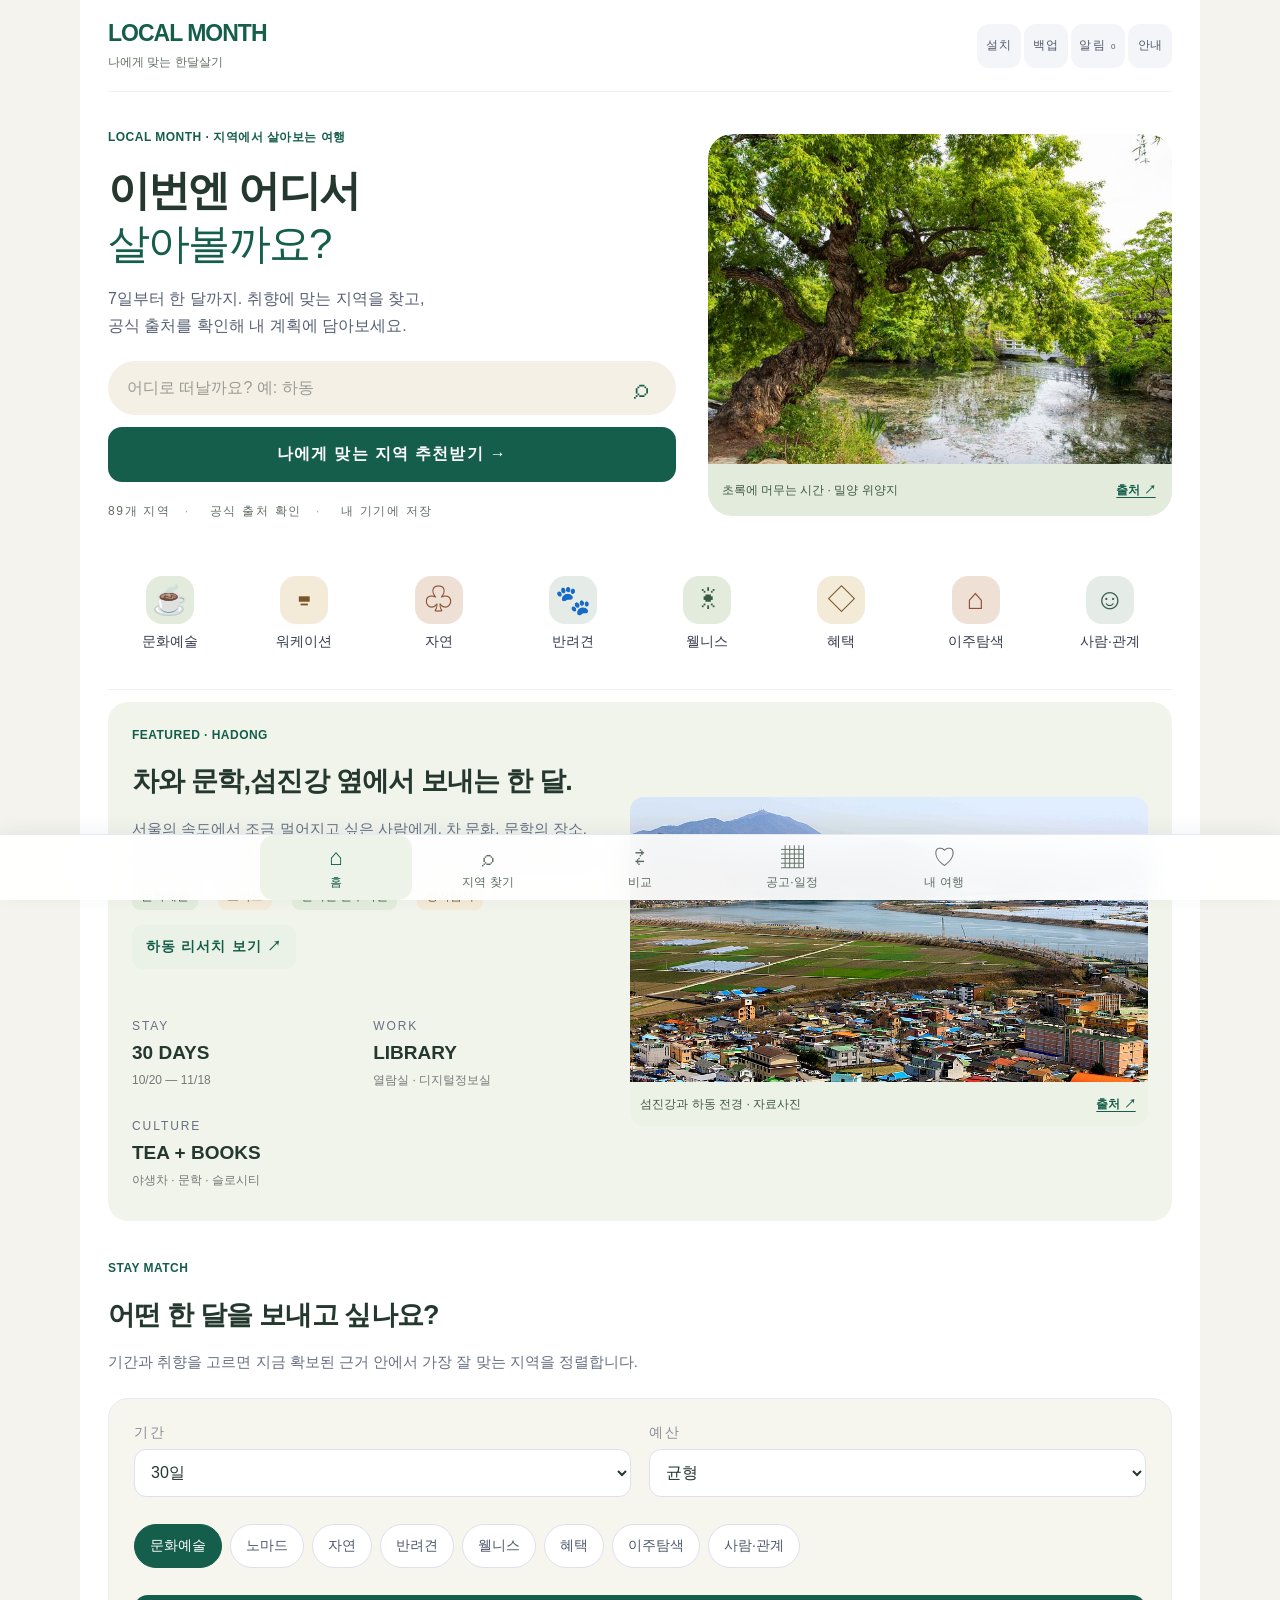
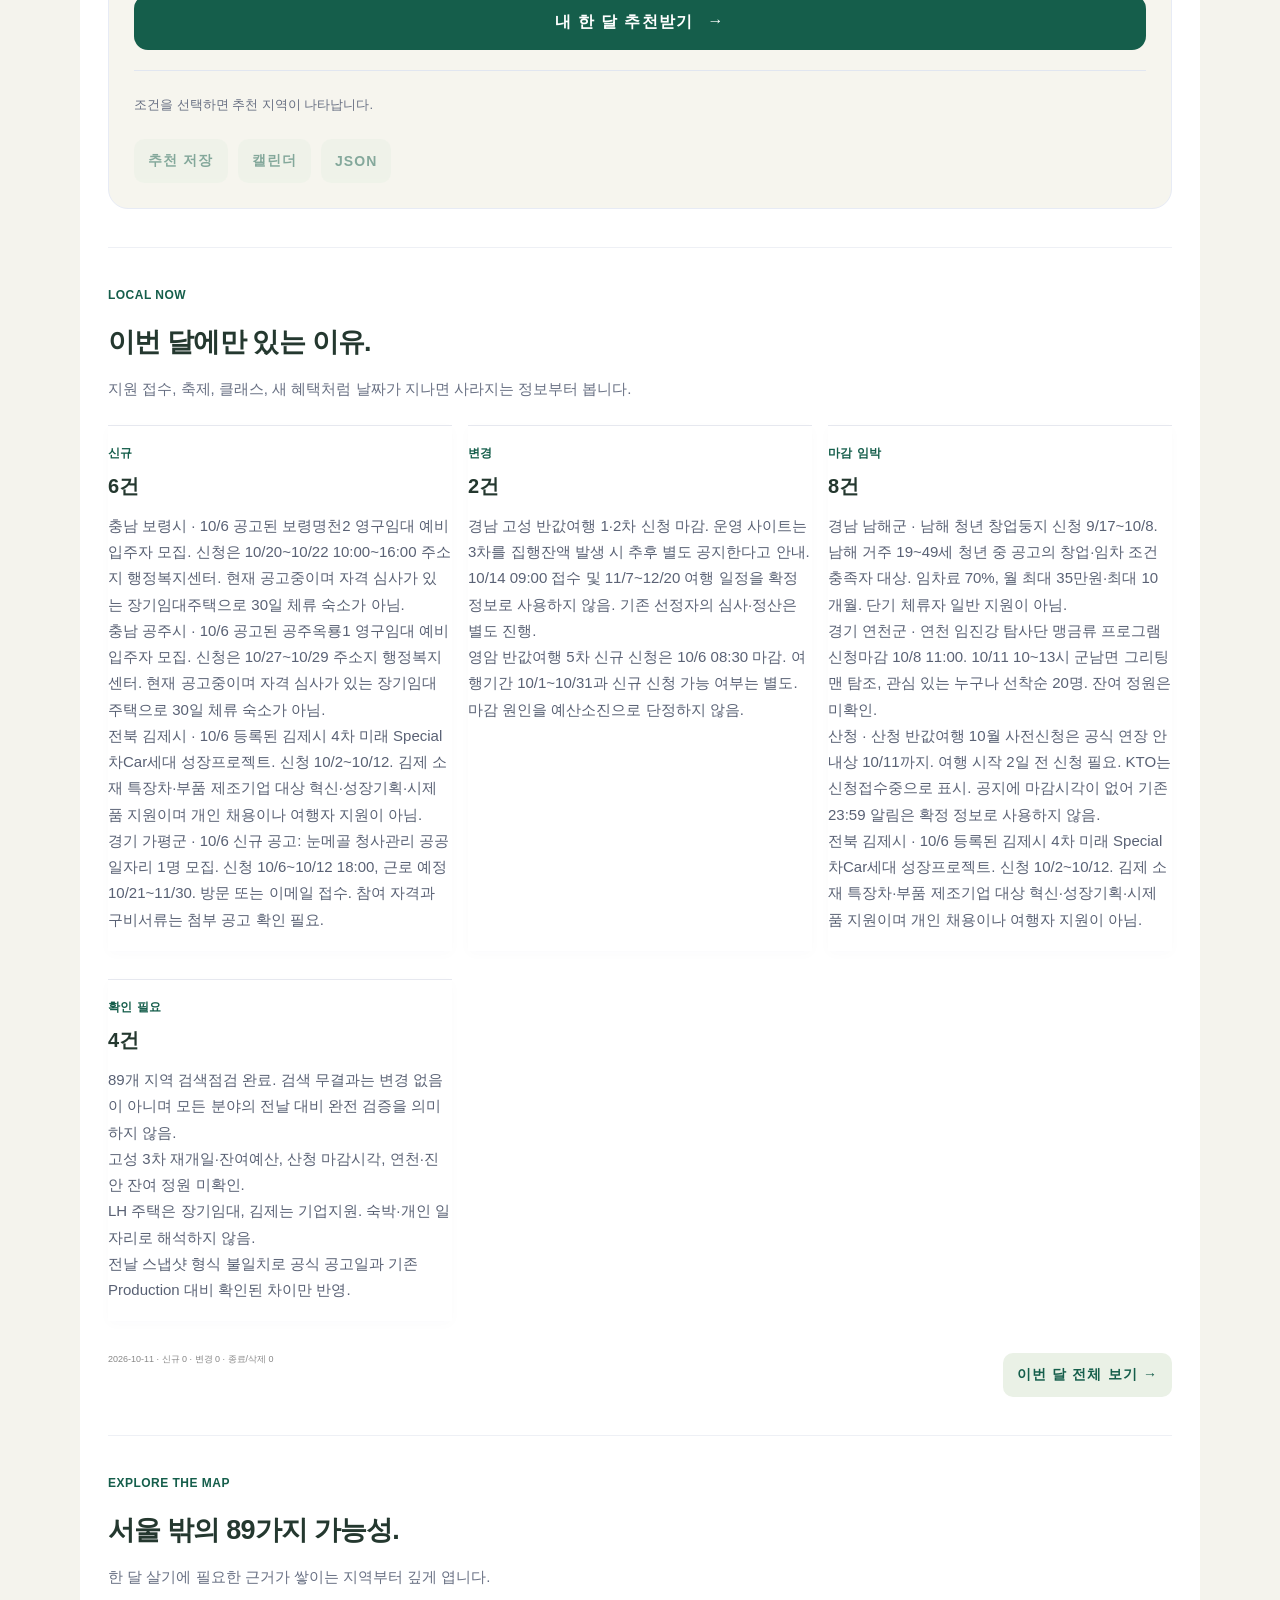
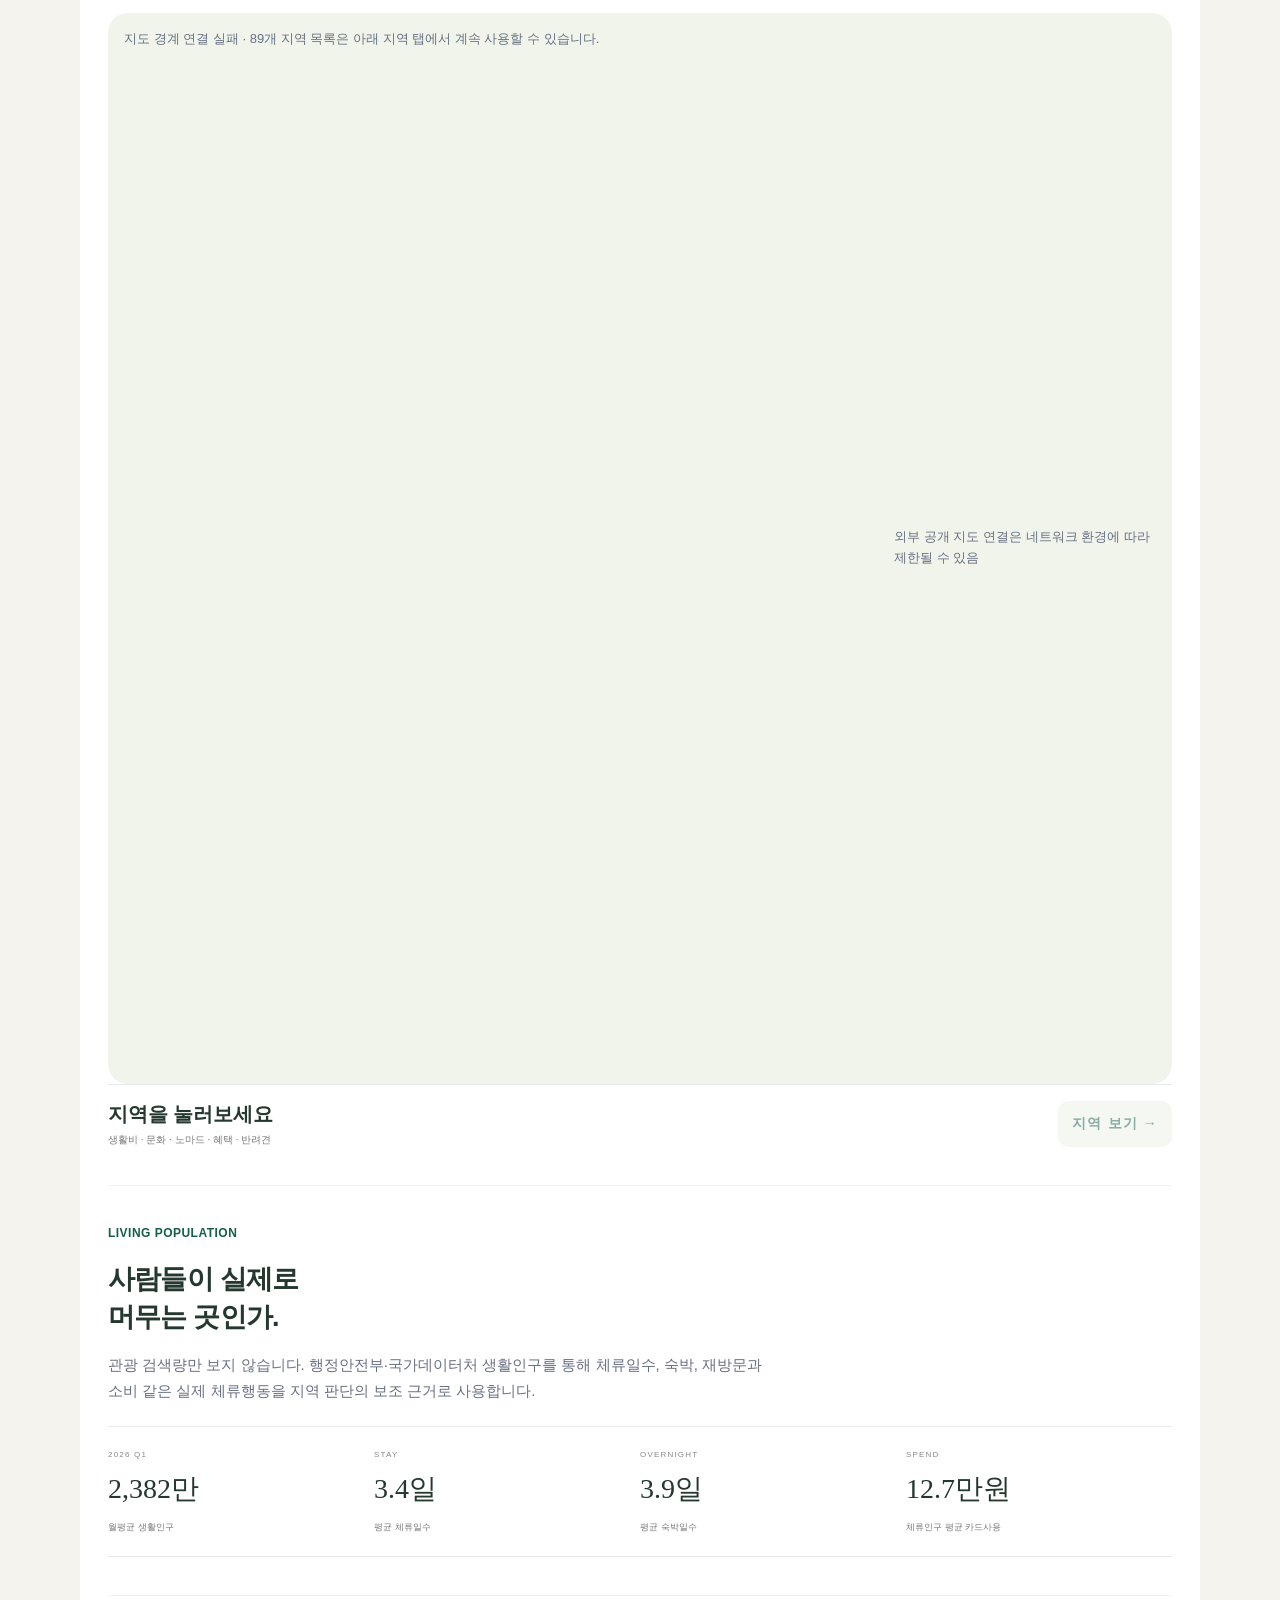
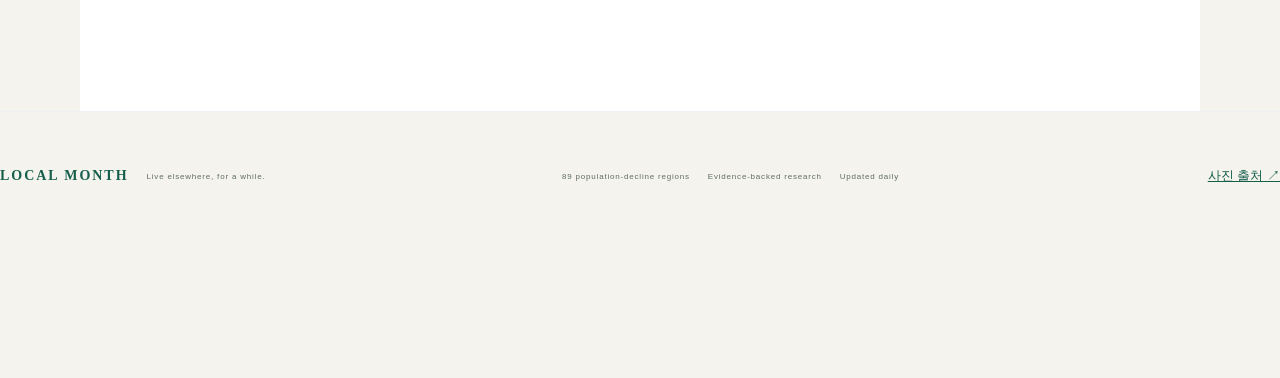
==== commit ae0987ec: "feat: lead travel discovery with real photos and forest colors" ====
--- a/index.html
+++ b/index.html
@@ -2,7 +2,7 @@
 <html lang="ko">
 <head>
 <meta charset="utf-8"><meta name="viewport" content="width=device-width,initial-scale=1,viewport-fit=cover">
-<meta name="theme-color" content="#ffffff">
+<meta name="theme-color" content="#155e4b">
 <meta name="apple-mobile-web-app-capable" content="yes">
 <meta name="apple-mobile-web-app-status-bar-style" content="default">
 <meta name="apple-mobile-web-app-title" content="LOCAL MONTH">
@@ -10,12 +10,12 @@
 <meta name="format-detection" content="telephone=no">
 <link rel="manifest" href="manifest.json">
 <link rel="apple-touch-icon" href="icons/icon-192.png">
-<link rel="stylesheet" href="styles.css?v=9.5.0">
-<link rel="stylesheet" href="editorial-v8.css?v=9.5.0">
-<title>LOCAL MONTH — 한달살기 Research OS</title>
-
-<link rel="stylesheet" href="rc.css?v=9.5.0">
-<link rel="stylesheet" href="travel.css?v=9.5.0">
+<link rel="stylesheet" href="styles.css?v=9.6.0">
+<link rel="stylesheet" href="editorial-v8.css?v=9.6.0">
+<title>LOCAL MONTH — 나의 다음 한 달</title>
+
+<link rel="stylesheet" href="rc.css?v=9.6.0">
+<link rel="stylesheet" href="travel.css?v=9.6.0">
 </head>
 <body>
 <a class="skip-link" href="#main">본문으로 건너뛰기</a>
@@ -37,12 +37,12 @@
 <div class="editorial-search"><input aria-label="지역 검색" id="searchInput" placeholder="어디로 떠날까요? 예: 하동"><button class="search-arrow" id="searchBtn" aria-label="지역 검색하기">⌕</button></div>
 <button class="editorial-primary hero-start" onclick="document.querySelector('#stayDays').focus();document.querySelector('.match-section').scrollIntoView()">나에게 맞는 지역 추천받기 →</button>
 <div class="micro-links"><span>89개 지역</span><span>공식 출처 확인</span><span>내 기기에 저장</span></div></div>
-<div class="hero-art" aria-label="지역 탐색 안내"><div class="travel-banner-icon" aria-hidden="true">⌂</div><div class="hero-art-label"><span>조금 다른 일상을 만나러</span><strong>나의 다음 한 달</strong><span>지역을 찾고 · 비교하고 · 저장해요</span></div></div>
+<div class="hero-art" aria-label="밀양 위양지 자료사진"><figure class="region-photo photo-hero"><img src="assets/photos/miryang-official.jpg?v=9.6.0" alt="밀양 위양지의 버드나무와 물가 · 한국관광공사 자료사진" width="760" height="507" fetchpriority="high" decoding="async"><figcaption><span>초록에 머무는 시간 · 밀양 위양지</span><a href="photos.html?v=9.6.0#miryang" target="_blank" rel="noopener" aria-label="밀양 사진 출처 (새 탭)">출처 ↗</a></figcaption></figure></div>
 </div>
 
 <nav class="travel-shortcuts" aria-label="취향별 빠른 탐색"><button class="travel-shortcut" onclick="selectTravelTheme('culture')"><span aria-hidden="true">☕</span>문화예술</button><button class="travel-shortcut" onclick="selectTravelTheme('nomad')"><span aria-hidden="true">⌨</span>워케이션</button><button class="travel-shortcut" onclick="selectTravelTheme('nature')"><span aria-hidden="true">♧</span>자연</button><button class="travel-shortcut" onclick="selectTravelTheme('pet')"><span aria-hidden="true">🐾</span>반려견</button><button class="travel-shortcut" onclick="selectTravelTheme('wellness')"><span aria-hidden="true">☀</span>웰니스</button><button class="travel-shortcut" onclick="selectTravelTheme('benefit')"><span aria-hidden="true">◇</span>혜택</button><button class="travel-shortcut" onclick="selectTravelTheme('settlement')"><span aria-hidden="true">⌂</span>이주탐색</button><button class="travel-shortcut" onclick="selectTravelTheme('community')"><span aria-hidden="true">☺</span>사람·관계</button></nav>
 <section class="editorial-section feature"><div class="section-index">01</div>
-<div class="feature-copy"><div class="kicker">FEATURED · HADONG</div><h2>차와 문학,<br>섬진강 옆에서 보내는 한 달.</h2>
+<figure class="region-photo photo-feature"><img src="assets/photos/hadong.jpg?v=9.6.0" alt="섬진강과 하동 전경 · 한국관광공사 김지호 자료사진" width="960" height="640" loading="lazy" decoding="async"><figcaption><span>섬진강과 하동 전경 · 자료사진</span><a href="photos.html?v=9.6.0#hadong" target="_blank" rel="noopener" aria-label="하동 사진 출처 (새 탭)">출처 ↗</a></figcaption></figure><div class="feature-copy"><div class="kicker">FEATURED · HADONG</div><h2>차와 문학,<br>섬진강 옆에서 보내는 한 달.</h2>
 <p>서울의 속도에서 조금 멀어지고 싶은 사람에게. 차 문화, 문학의 장소, 강과 산책, 작은 생활권이 한 달이라는 시간 안에서 천천히 연결됩니다.</p>
 <div class="editorial-tags"><span>문화예술</span><span>노마드</span><span>반려견 일부확인</span><span>정착탐색</span></div>
 <button class="text-link" onclick="openRegion('하동')">하동 리서치 보기 ↗</button></div>
@@ -225,7 +225,7 @@
 </main>
 </div>
 
-<footer class="final-product-footer"><div><strong>LOCAL MONTH</strong><span>Live elsewhere, for a while.</span></div><div><span>89 population-decline regions</span><span>Evidence-backed research</span><span>Updated daily</span></div></footer><nav class="bottom"><div class="nav"><button class="active" data-panel="home"><strong aria-hidden="true">⌂</strong>홈</button><button data-panel="regions"><strong aria-hidden="true">⌕</strong>지역 찾기</button><button data-panel="rankings"><strong aria-hidden="true">⇄</strong>비교</button><button data-panel="monthly"><strong aria-hidden="true">▦</strong>공고·일정</button><button data-panel="mystay"><strong aria-hidden="true">♡</strong>내 여행</button></div></nav>
+<footer class="final-product-footer"><div><strong>LOCAL MONTH</strong><span>Live elsewhere, for a while.</span></div><div><span>89 population-decline regions</span><span>Evidence-backed research</span><span>Updated daily</span></div><a href="photos.html?v=9.6.0" target="_blank" rel="noopener">사진 출처 ↗</a></footer><nav class="bottom"><div class="nav"><button class="active" data-panel="home"><strong aria-hidden="true">⌂</strong>홈</button><button data-panel="regions"><strong aria-hidden="true">⌕</strong>지역 찾기</button><button data-panel="rankings"><strong aria-hidden="true">⇄</strong>비교</button><button data-panel="monthly"><strong aria-hidden="true">▦</strong>공고·일정</button><button data-panel="mystay"><strong aria-hidden="true">♡</strong>내 여행</button></div></nav>
 
 <div class="drawer" id="drawer"><div class="drawer-head"><strong>알림센터</strong><button class="btn" id="drawerClose">닫기</button></div><div style="margin:12px 0"><button class="btn" id="markRead">모두 읽음</button></div><div id="notifList"></div><div class="note" style="margin-top:14px">매일 diff의 신규·변경·종료는 앱을 열 때 자동으로 알림센터에 들어옵니다. 백그라운드 푸시는 아직 개발중입니다.</div></div>
 <div class="drawer" id="installDrawer">
@@ -245,7 +245,7 @@
 <div class="drawer" id="aboutDrawer"><div class="research-lab-note"><span>RESEARCH LAB</span><p>출처·Evidence·업데이트 상태는 사용자 경험과 분리해 운영합니다. 검증되지 않은 정보는 추천에 확정값으로 사용하지 않습니다.</p></div>
   <div class="drawer-head"><strong>LOCAL MONTH</strong><button class="btn" id="aboutClose">닫기</button></div>
   <div class="card" style="margin-top:14px">
-    <div class="eyebrow">VERSION</div><h3 id="appVersion">v9.5.0</h3>
+    <div class="eyebrow">VERSION</div><h3 id="appVersion">v9.6.0</h3>
     <p>인구감소지역 한달살기 Total Search & Research OS · Evidence-backed · Zero Paid API</p>
   </div>
   <div class="card" style="margin-top:12px">
@@ -269,8 +269,9 @@
   </div>
 </div>
 <div class="toast" role="status" aria-live="polite" id="toast"></div>
-<script src="storage.js?v=9.5.0"></script>
-<script defer src="app.js?v=9.5.0"></script>
-<script defer src="rc.js?v=9.5.0"></script>
+<script src="storage.js?v=9.6.0"></script>
+<script defer src="media.js?v=9.6.0"></script>
+<script defer src="app.js?v=9.6.0"></script>
+<script defer src="rc.js?v=9.6.0"></script>
 <script>if("serviceWorker" in navigator){navigator.serviceWorker.register("sw.js").catch(()=>{})}</script>
 </body></html>
--- a/travel.css
+++ b/travel.css
@@ -1,71 +1,71 @@
 /* LOCAL MONTH travel interface: original styling inspired by category-first discovery. */
-:root{--b:#fff;--i:#202332;--g:#2448e8;--w:#2448e8;--m:#646b7a;--l:#e6e8ef;--p:#f5f7ff}
-html body{background:#f7f8fb!important;color:#202332!important;font-family:-apple-system,BlinkMacSystemFont,"Noto Sans KR",Arial,sans-serif!important}
+:root{--b:#fff;--i:#24382f;--g:#155e4b;--w:#155e4b;--m:#646b7a;--l:#e6e8ef;--p:#f0f4ed}
+html body{background:#f4f3ed!important;color:#24382f!important;font-family:-apple-system,BlinkMacSystemFont,"Noto Sans KR",Arial,sans-serif!important}
 html body .app{max-width:1120px!important;padding:0 28px 115px!important;background:#fff!important;min-height:100vh}
 html body .editorial-top{background:#fff!important;border-color:#eef0f5!important;padding:20px 0!important;gap:16px!important}
-html body .editorial-top .brand{font-family:inherit!important;font-weight:850!important;font-size:23px!important;letter-spacing:-1px!important;color:#2448e8!important}
-html body .editorial-top .brand small{font-family:inherit!important;font-size:12px!important;letter-spacing:0!important;color:#737b8c!important;font-weight:500!important}
+html body .editorial-top .brand{font-family:inherit!important;font-weight:850!important;font-size:23px!important;letter-spacing:-1px!important;color:#155e4b!important}
+html body .editorial-top .brand small{font-family:inherit!important;font-size:12px!important;letter-spacing:0!important;color:#626e63!important;font-weight:500!important}
 html body .editorial-actions button{color:#50586a!important;border:0!important;border-radius:12px!important;background:#f4f5f9!important;font-size:13px!important}
 html body .editorial-hero{min-height:0!important;grid-template-columns:1.1fr .9fr!important;gap:32px!important;padding:36px 0 24px!important;border:0!important;align-items:center!important}
 html body .editorial-hero .hero-copy{padding:0!important;width:100%!important}
 html body .hero-copy h1{font-family:inherit!important;font-weight:800!important;letter-spacing:-1.8px!important;font-size:42px!important;line-height:1.26!important;margin:10px 0 14px!important}
-html body .hero-copy h1 span{display:block!important}.hero-copy h1 em{color:#2448e8!important}
+html body .hero-copy h1 span{display:block!important}.hero-copy h1 em{color:#155e4b!important}
 html body .hero-deck{font-size:16px!important;color:#596174!important;line-height:1.7!important;margin:0!important}
-html body .kicker,html body .eyebrow{font-size:12px!important;letter-spacing:.04em!important;color:#2448e8!important;font-weight:700!important}
+html body .kicker,html body .eyebrow{font-size:12px!important;letter-spacing:.04em!important;color:#155e4b!important;font-weight:700!important}
 html body .editorial-search{background:#f4f0e6!important;border:1px solid transparent!important;border-radius:28px!important;padding:4px 10px 4px 18px!important;margin:22px 0 12px!important;align-items:center!important}
-html body .editorial-search:focus-within{border-color:#2448e8!important;box-shadow:0 0 0 3px #2448e818}
+html body .editorial-search:focus-within{border-color:#155e4b!important;box-shadow:0 0 0 3px #155e4b18}
 html body .editorial-search input{font-size:16px!important;min-width:0!important;padding:10px 0!important}
-html body .search-arrow{font-size:28px!important;color:#2448e8!important}
-html body .editorial-primary{background:#2448e8!important;color:#fff!important;border-radius:14px!important;font-size:16px!important;font-weight:700!important;padding:17px 20px!important;min-height:52px!important;justify-content:center!important;gap:14px!important}
-html body .hero-start{margin:12px 0!important}.micro-links{gap:14px!important;color:#737b8c!important;font-size:12px!important}
-html body .hero-art{display:flex!important;flex-direction:column!important;justify-content:center!important;align-items:center!important;height:300px!important;min-height:0!important;border-radius:24px!important;background:linear-gradient(145deg,#e9f1ff,#e5f6ed)!important;color:#2448e8!important;text-align:center!important}
-.travel-banner-icon{font-size:112px;line-height:1;color:#2448e8;transform:rotate(-8deg);margin-bottom:22px}
+html body .search-arrow{font-size:28px!important;color:#155e4b!important}
+html body .editorial-primary{background:#155e4b!important;color:#fff!important;border-radius:14px!important;font-size:16px!important;font-weight:700!important;padding:17px 20px!important;min-height:52px!important;justify-content:center!important;gap:14px!important}
+html body .hero-start{margin:12px 0!important}.micro-links{gap:14px!important;color:#626e63!important;font-size:12px!important}
+html body .hero-art{display:flex!important;flex-direction:column!important;justify-content:center!important;align-items:center!important;height:300px!important;min-height:0!important;border-radius:24px!important;background:linear-gradient(145deg,#e7eddf,#f3ead8)!important;color:#155e4b!important;text-align:center!important}
+.travel-banner-icon{font-size:112px;line-height:1;color:#155e4b;transform:rotate(-8deg);margin-bottom:22px}
 html body .hero-art-label{position:static!important;display:grid!important;gap:9px!important}
-html body .hero-art-label strong{font-family:inherit!important;font-size:27px!important;font-weight:800!important;color:#202332!important}
-html body .hero-art-label span{font-size:13px!important;letter-spacing:0!important;opacity:1!important;color:#526584!important}
+html body .hero-art-label strong{font-family:inherit!important;font-size:27px!important;font-weight:800!important;color:#24382f!important}
+html body .hero-art-label span{font-size:13px!important;letter-spacing:0!important;opacity:1!important;color:#556a56!important}
 .travel-shortcuts{display:grid;grid-template-columns:repeat(8,minmax(0,1fr));gap:10px;padding:20px 0 28px;border-bottom:1px solid #eef0f5}
 .travel-shortcut{display:flex;flex-direction:column;align-items:center;gap:9px;border:0;background:#fff;color:#353c4d;font:600 13px/1.4 inherit;padding:10px 4px;border-radius:14px;min-height:86px}
-.travel-shortcut>span{display:grid;place-items:center;width:48px;height:48px;font-size:29px;border-radius:16px;background:#f1f4ff;color:#2448e8}
-.travel-shortcut:hover{background:#f5f7ff}.travel-shortcut:nth-child(3n)>span{background:#eef7ef;color:#368264}
+.travel-shortcut>span{display:grid;place-items:center;width:48px;height:48px;font-size:29px;border-radius:16px;background:#edf3e9;color:#155e4b}
+.travel-shortcut:hover{background:#f0f4ed}.travel-shortcut:nth-child(3n)>span{background:#eef7ef;color:#6b6940}
 html body .editorial-section{display:block!important;padding:38px 0!important;border-bottom:1px solid #eef0f5!important}
 html body .section-index,html body .final-index{display:none!important}
 html body .section-title{max-width:none!important;margin:0 0 22px!important}
 html body .section-title h2,html body .feature-copy h2{font-family:inherit!important;font-size:27px!important;font-weight:750!important;line-height:1.4!important;letter-spacing:-.8px!important}
 html body .section-title p,html body .feature-copy p{font-size:15px!important;color:#687083!important;line-height:1.75!important}
-html body .feature{display:grid!important;grid-template-columns:1.5fr 1fr!important;gap:28px!important;background:#f5f8ff!important;padding:28px!important;margin:12px 0 0!important;border-radius:20px!important;border:0!important}
+html body .feature{display:grid!important;grid-template-columns:1.5fr 1fr!important;gap:28px!important;background:#f1f4eb!important;padding:28px!important;margin:12px 0 0!important;border-radius:20px!important;border:0!important}
 html body .feature-copy{grid-column:1!important}.feature-copy br{display:none!important}
 html body .feature-facts{grid-column:2!important;border:0!important;padding:0!important;gap:12px!important}
 html body .feature-facts>div{padding:8px 0!important;border:0!important}.feature-facts strong{font-family:inherit!important;font-size:19px!important;font-weight:700!important}.feature-facts small,.feature-facts span{font-size:12px!important}
-html body .editorial-tags{gap:8px!important;margin:15px 0!important}.editorial-tags span{padding:5px 9px!important;border:0!important;border-radius:8px;background:#e8edff;color:#3853ac;font-size:12px!important}
-html body .match-card,html body .program-checker{background:#f6f8fd!important;border:1px solid #e7ebf5!important;border-radius:20px!important;color:#202332!important;padding:25px!important}
-html body .match-card .input,html body .checker-fields select,html body .input,html body select{background:#fff!important;color:#202332!important;border:1px solid #dce1ed!important;border-radius:12px!important;padding:12px!important;font-size:16px!important;min-height:48px!important}
+html body .editorial-tags{gap:8px!important;margin:15px 0!important}.editorial-tags span{padding:5px 9px!important;border:0!important;border-radius:8px;background:#e3ecdc;color:#365b42;font-size:12px!important}
+html body .match-card,html body .program-checker{background:#f6f5ee!important;border:1px solid #e7ebf5!important;border-radius:20px!important;color:#24382f!important;padding:25px!important}
+html body .match-card .input,html body .checker-fields select,html body .input,html body select{background:#fff!important;color:#24382f!important;border:1px solid #dce1ed!important;border-radius:12px!important;padding:12px!important;font-size:16px!important;min-height:48px!important}
 html body .match-controls label span{font-size:14px!important;color:#50586a!important}
 html body .editorial-themes .theme,html body .chip{background:#fff!important;color:#50586a!important;border:1px solid #dce1ed!important;border-radius:24px!important;padding:10px 15px!important;font-size:14px!important}
-html body .editorial-themes .theme.active,html body .chip.active{background:#2448e8!important;border-color:#2448e8!important;color:#fff!important}
-html body .editorial-result{color:#202332!important;border-color:#e1e6f0!important;margin-top:20px!important}.editorial-result:empty{padding:0!important}
-html body .card,html body .region,html body .event,html body .source-card,html body .program-result{border:1px solid #e5e8f0!important;border-radius:17px!important;background:#fff!important;padding:22px!important;box-shadow:0 3px 12px #253b6c05!important;min-width:0!important;margin-bottom:12px!important;color:#202332!important;overflow-wrap:anywhere}
-html body .card h3,html body .region h2,html body .region h3,html body .event h3,html body .source-card h3,html body .program-result h3{font-family:inherit!important;font-weight:750!important;font-size:20px!important;line-height:1.5!important;letter-spacing:-.4px!important;margin:8px 0 12px!important;color:#202332!important}
+html body .editorial-themes .theme.active,html body .chip.active{background:#155e4b!important;border-color:#155e4b!important;color:#fff!important}
+html body .editorial-result{color:#24382f!important;border-color:#e1e6f0!important;margin-top:20px!important}.editorial-result:empty{padding:0!important}
+html body .card,html body .region,html body .event,html body .source-card,html body .program-result{border:1px solid #e5e8f0!important;border-radius:17px!important;background:#fff!important;padding:22px!important;box-shadow:0 3px 12px #253b6c05!important;min-width:0!important;margin-bottom:12px!important;color:#24382f!important;overflow-wrap:anywhere}
+html body .card h3,html body .region h2,html body .region h3,html body .event h3,html body .source-card h3,html body .program-result h3{font-family:inherit!important;font-weight:750!important;font-size:20px!important;line-height:1.5!important;letter-spacing:-.4px!important;margin:8px 0 12px!important;color:#24382f!important}
 html body .card p,html body .region p,html body .event p,html body .source-card p,html body .program-result p{font-size:15px!important;line-height:1.75!important;color:#596174!important}
 html body small,html body .small{font-size:13px!important;line-height:1.6!important;color:#687083!important}
-html body .btn,html body .text-link{font-size:14px!important;font-weight:600!important;border-radius:10px!important;padding:11px 14px!important;color:#2448e8!important;background:#f0f3ff!important;border:0!important;min-height:44px!important;min-width:44px!important}
+html body .btn,html body .text-link{font-size:14px!important;font-weight:600!important;border-radius:10px!important;padding:11px 14px!important;color:#155e4b!important;background:#eaf1e6!important;border:0!important;min-height:44px!important;min-width:44px!important}
 html body .row-actions{gap:8px!important;margin-top:14px!important}.result-actions{gap:10px!important}
 html body .region-grid,html body .event-grid,html body .editorial-now{display:grid!important;grid-template-columns:repeat(3,minmax(0,1fr))!important;gap:16px!important}
 html body #verifiedNotices{display:grid!important;grid-template-columns:repeat(2,minmax(0,1fr))!important;gap:16px!important}
 html body .final-panel-intro{display:block!important;padding:34px 0 24px!important;border:0!important}
 html body .final-panel-intro h1,html body .saved-hub h1,html body #regionDetail h1{font-family:inherit!important;font-size:34px!important;font-weight:800!important;letter-spacing:-1px!important;line-height:1.35!important}
 html body .final-panel-intro p{font-size:16px!important;color:#687083!important}
-html body .program-checker h3,html body .program-checker p,html body .program-checker label{color:#37435a!important}.program-run{background:#2448e8!important;color:#fff!important;border-radius:12px!important;min-height:48px!important;font-size:16px!important}
+html body .program-checker h3,html body .program-checker p,html body .program-checker label{color:#37435a!important}.program-run{background:#155e4b!important;color:#fff!important;border-radius:12px!important;min-height:48px!important;font-size:16px!important}
 html body .program-warning{color:#75501f!important;background:#fff8e9!important;border-radius:10px!important;font-size:15px!important}
 html body .program-principles span{color:#596174!important;font-size:14px!important}.program-desk-head h2{font-family:inherit!important;font-size:28px!important;font-weight:750!important}
 html body #compareTable{border-collapse:separate!important;border-spacing:0!important;border:1px solid #e3e8f2!important;border-radius:16px!important;overflow:hidden;background:#fff!important}
 html body #compareTable th,html body #compareTable td{padding:18px!important;border-color:#e9edf5!important;color:#354057!important;background:#fff!important}
-html body #compareTable thead th{background:#f2f5ff!important}.editorial-map{border-radius:20px!important;background:#f5f8ff!important;border-color:#e4eaf6!important}
+html body #compareTable thead th{background:#edf2e7!important}.editorial-map{border-radius:20px!important;background:#f1f4eb!important;border-color:#e4eaf6!important}
 html body .bottom{background:#ffffffef!important;border-top:1px solid #e5e9f2!important;backdrop-filter:blur(14px);box-shadow:0 -4px 18px #263e6810!important}
-html body .nav{max-width:760px!important;margin:auto!important}.nav button{color:#777f90!important;background:transparent!important;border:0!important;font-size:12px!important;min-height:65px!important}
-html body .nav button strong{font-size:23px!important;line-height:1.2!important;font-weight:500!important}.nav button.active{color:#2448e8!important;background:#f1f4ff!important;border-radius:14px!important}
-html body .drawer{background:#fff!important;color:#202332!important;border-radius:22px 22px 0 0!important}.drawer h2,.drawer h3{font-family:inherit!important}.drawer button{min-height:44px!important}
-html body .final-product-footer{border-color:#edf0f5!important;color:#7a8292!important;font-size:12px!important}.final-product-footer strong{color:#2448e8!important}
-html body button:focus-visible,html body a:focus-visible,html body input:focus-visible,html body select:focus-visible{outline:3px solid #2448e8!important;outline-offset:3px!important}
+html body .nav{max-width:760px!important;margin:auto!important}.nav button{color:#5d6c60!important;background:transparent!important;border:0!important;font-size:12px!important;min-height:65px!important}
+html body .nav button strong{font-size:23px!important;line-height:1.2!important;font-weight:500!important}.nav button.active{color:#155e4b!important;background:#edf3e9!important;border-radius:14px!important}
+html body .drawer{background:#fff!important;color:#24382f!important;border-radius:22px 22px 0 0!important}.drawer h2,.drawer h3{font-family:inherit!important}.drawer button{min-height:44px!important}
+html body .final-product-footer{border-color:#edf0f5!important;color:#5f6e60!important;font-size:12px!important}.final-product-footer strong{color:#155e4b!important}
+html body button:focus-visible,html body a:focus-visible,html body input:focus-visible,html body select:focus-visible{outline:3px solid #155e4b!important;outline-offset:3px!important}
 @media(max-width:820px){html body .app{max-width:760px!important;padding:0 20px 110px!important}html body .editorial-hero{grid-template-columns:1fr!important;gap:20px!important}html body .hero-art{display:none!important}html body .hero-copy h1{font-size:34px!important}html body .hero-copy h1 span{display:inline!important}html body .hero-copy h1 span+span:before{content:' '}html body .region-grid,html body .event-grid,html body #all89Grid,html body .editorial-now{grid-template-columns:repeat(2,minmax(0,1fr))!important}.travel-shortcuts{grid-template-columns:repeat(4,minmax(0,1fr));gap:6px}.travel-shortcut{font-size:12px!important}html body .editorial-top{flex-direction:row!important;align-items:center!important}html body .editorial-actions{width:auto!important;gap:5px!important}html body .feature{grid-template-columns:1fr!important}.feature-facts{display:none!important}html body .feature-copy{grid-column:1!important}html body .feature-copy h2{font-size:23px!important}html body .match-card,html body .program-checker{padding:18px!important}}
 @media(max-width:520px){html body .app{padding-left:16px!important;padding-right:16px!important}html body .editorial-top .brand{font-size:19px!important;letter-spacing:-.6px!important}html body .brand small{font-size:11px!important}html body .editorial-top{gap:8px!important;padding:14px 0!important}html body .hero-copy h1{font-size:29px!important;letter-spacing:-1px!important}html body .hero-deck{font-size:15px!important}html body .editorial-hero{padding:25px 0 8px!important}html body .section-title h2{font-size:24px!important}html body .editorial-section{padding:28px 0!important}html body .region-grid,html body .event-grid,html body #all89Grid,html body #verifiedNotices,html body .editorial-now{grid-template-columns:1fr!important}html body .card,html body .region,html body .event,html body .source-card,html body .program-result{padding:18px!important}html body .final-panel-intro h1,html body .saved-hub h1,html body #regionDetail h1{font-size:29px!important}html body .checker-fields{grid-template-columns:1fr 1fr!important}.travel-shortcuts{padding:12px 0 20px}.travel-shortcut{gap:7px;min-height:78px;padding:8px 2px}.travel-shortcut>span{width:44px;height:44px;font-size:27px}}
 
@@ -78,3 +78,39 @@
 html body #all89Grid{grid-template-columns:repeat(3,minmax(0,1fr));gap:16px}@media(max-width:820px){html body #all89Grid{grid-template-columns:repeat(2,minmax(0,1fr))}}@media(max-width:520px){html body #all89Grid{grid-template-columns:1fr}}
 html body #all89Grid[style*="display:none"],html body #all89Grid[style*="display: none"]{display:none!important}
 html body :is(#home,#regions,#rankings,#monthly,#mystay) :is(h1,h2,h3,h4){font-family:-apple-system,BlinkMacSystemFont,"Noto Sans KR",Arial,sans-serif!important;font-weight:750!important}
+
+/* Nature palette: forest for primary actions, sage, earth and sand for discovery. */
+:root{--forest:#155e4b;--sage:#dfe9d7;--earth:#8b5134;--sand:#f3ead8}
+.travel-shortcut:nth-child(4n+1)>span{background:#e3ecdc;color:#365b42}
+.travel-shortcut:nth-child(4n+2)>span{background:#f3ead8;color:#795527}
+.travel-shortcut:nth-child(4n+3)>span{background:#efe0d5;color:#8b5134}
+.travel-shortcut:nth-child(4n)>span{background:#e5ece8;color:#375c50}
+html body .editorial-tags span:nth-child(even){background:#f3ead8;color:#795527}
+html body .bottom{padding-bottom:env(safe-area-inset-bottom,0px)!important}
+
+/* Real photographs lead discovery; captions keep place and source visible. */
+html body .region-photo{position:relative;display:block;margin:0 0 18px!important;padding:0!important;min-width:0;overflow:hidden;border-radius:14px;background:#edf2e7;color:#24382f}
+html body .region-photo img{display:block!important;width:100%!important;height:210px!important;object-fit:cover!important;max-width:100%!important;background:#dfe9d7}
+html body .region-photo figcaption{display:flex!important;align-items:center;justify-content:space-between;gap:8px;padding:0 10px;background:#edf2e7;color:#405744;font-size:12px!important;line-height:1.5;min-height:44px}
+html body .region-photo figcaption span{min-width:0;overflow-wrap:anywhere}
+html body .region-photo figcaption a{display:inline-flex;flex-shrink:0;align-items:center;justify-content:center;min-height:44px;min-width:44px;color:#155e4b;font-size:12px;font-weight:650;text-decoration:underline;text-underline-offset:3px}
+html body .hero-art{display:block!important;height:auto!important;background:transparent!important;border-radius:24px!important;overflow:hidden}
+html body .hero-art .region-photo{margin:0!important;border-radius:24px}
+html body .hero-art .region-photo img{height:330px!important}
+html body .hero-art .region-photo figcaption{background:#e3ecdc;padding:4px 14px}
+html body .feature{grid-template-columns:1fr 1.1fr!important;align-items:center!important;padding:24px!important}
+html body .feature .photo-feature{grid-column:2!important;grid-row:1 / 3!important;margin:0!important}
+html body .feature .photo-feature img{height:285px!important}
+html body .feature .feature-copy{grid-column:1!important;grid-row:1!important}
+html body .feature .feature-facts{grid-column:1!important;grid-row:2!important;display:grid!important;grid-template-columns:repeat(2,minmax(0,1fr));margin-top:12px}
+html body .photo-detail img{height:360px!important}
+html body .photo-compare{max-width:240px;min-width:150px;margin-top:12px!important}
+html body .photo-compare img{height:120px!important}
+html body .final-product-footer a{display:inline-flex;align-items:center;min-height:44px;color:#155e4b;font-size:13px;margin-left:12px}
+html body .region:hover{border-color:#b6cbb7!important}
+@media(max-width:820px){html body .hero-art{display:block!important}html body .hero-art .region-photo img{height:240px!important}html body .editorial-hero{gap:22px!important}html body .feature{grid-template-columns:1fr!important}html body .feature .photo-feature{grid-column:1!important;grid-row:1!important}html body .feature .feature-copy{grid-row:2!important}html body .feature .feature-facts{grid-row:3!important}html body .photo-detail img{height:280px!important}}
+@media(max-width:520px){html body .hero-art .region-photo img{height:205px!important}html body .feature{padding:16px!important;gap:18px!important}html body .feature .photo-feature img{height:210px!important}html body .region-photo img{height:200px!important}html body .photo-detail img{height:235px!important}html body .photo-compare img{height:110px!important}}
+@media(prefers-reduced-motion:reduce){html body *,html body *:before,html body *:after{scroll-behavior:auto!important;transition:none!important;animation:none!important}}
+html body .app :is(#home,#regions,#rankings,#monthly,#mystay) :is(h1,h2,h3,h4){font-family:-apple-system,BlinkMacSystemFont,"Noto Sans KR",Arial,sans-serif!important;font-weight:750!important}
+html body .section-head{align-items:center!important;gap:16px!important;padding:18px 0!important;margin-bottom:18px!important}
+html body .program-desk-head p{font-size:15px!important;line-height:1.75!important}
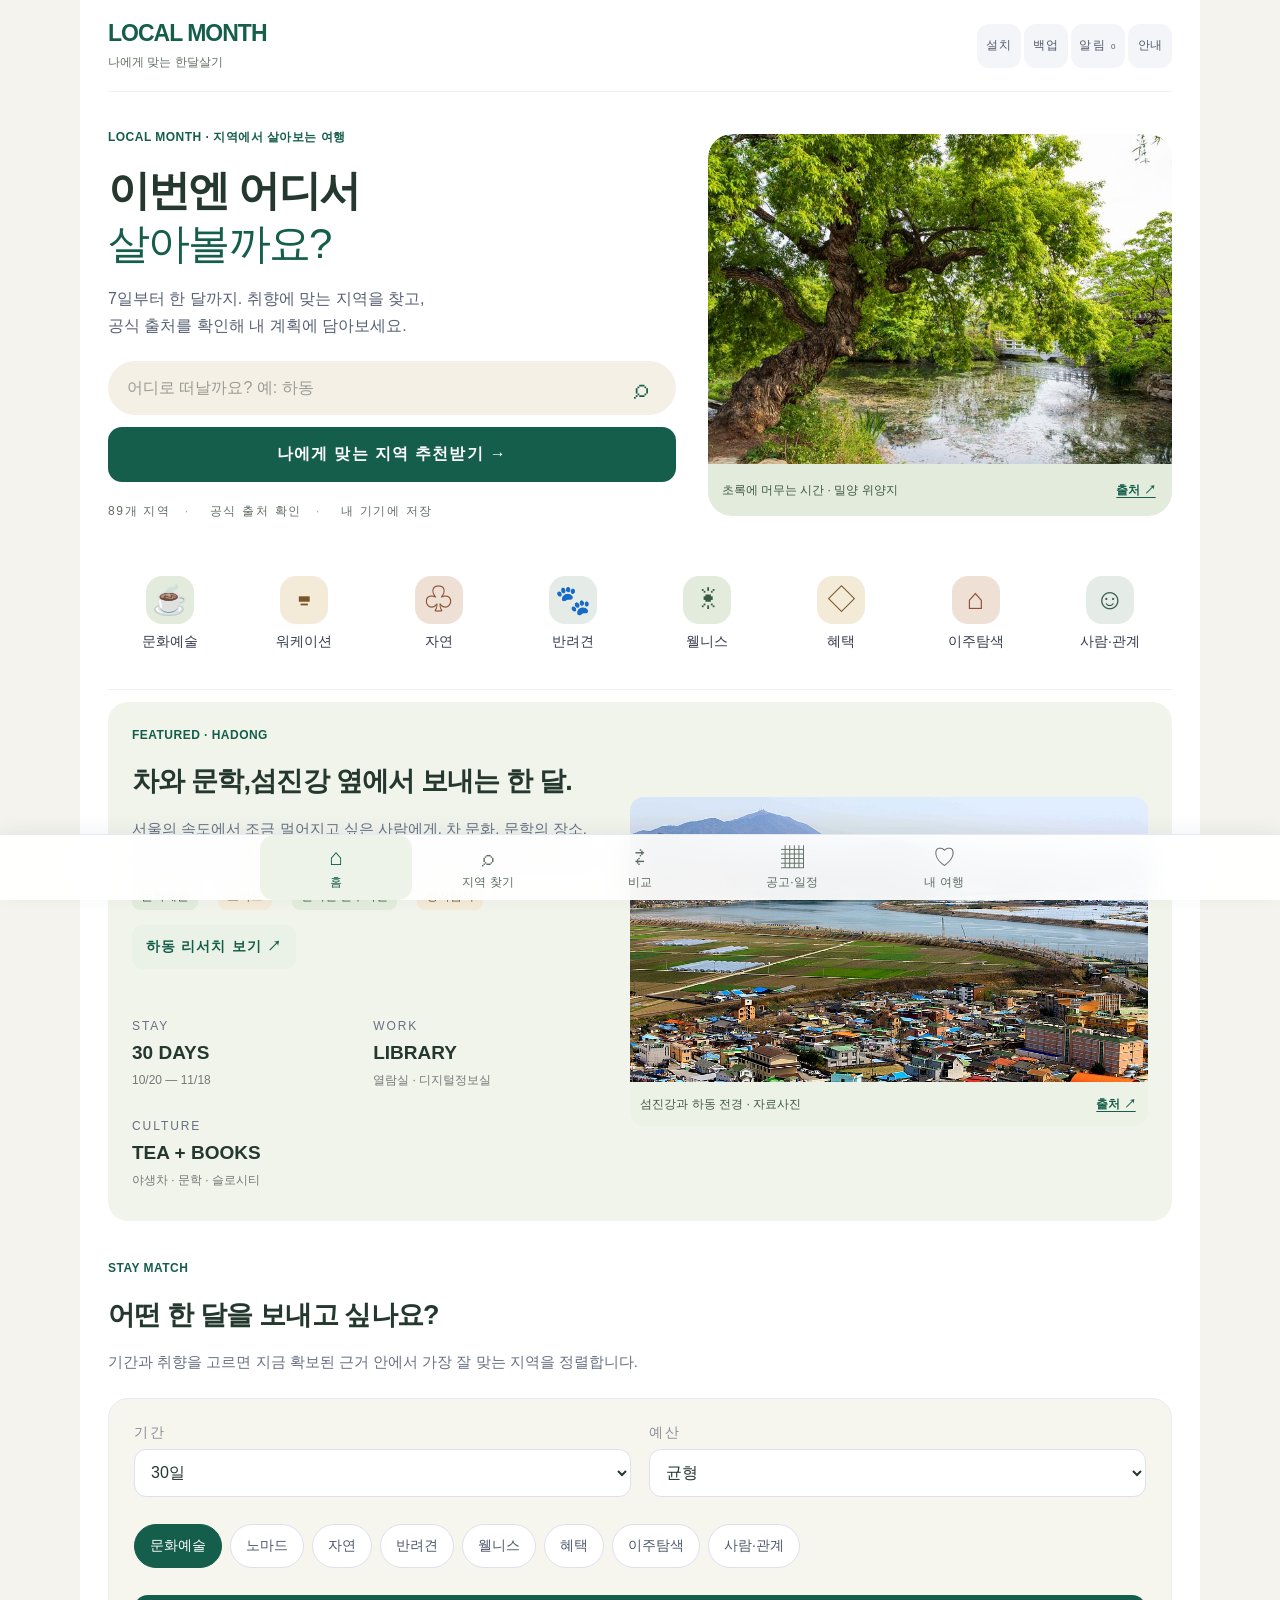
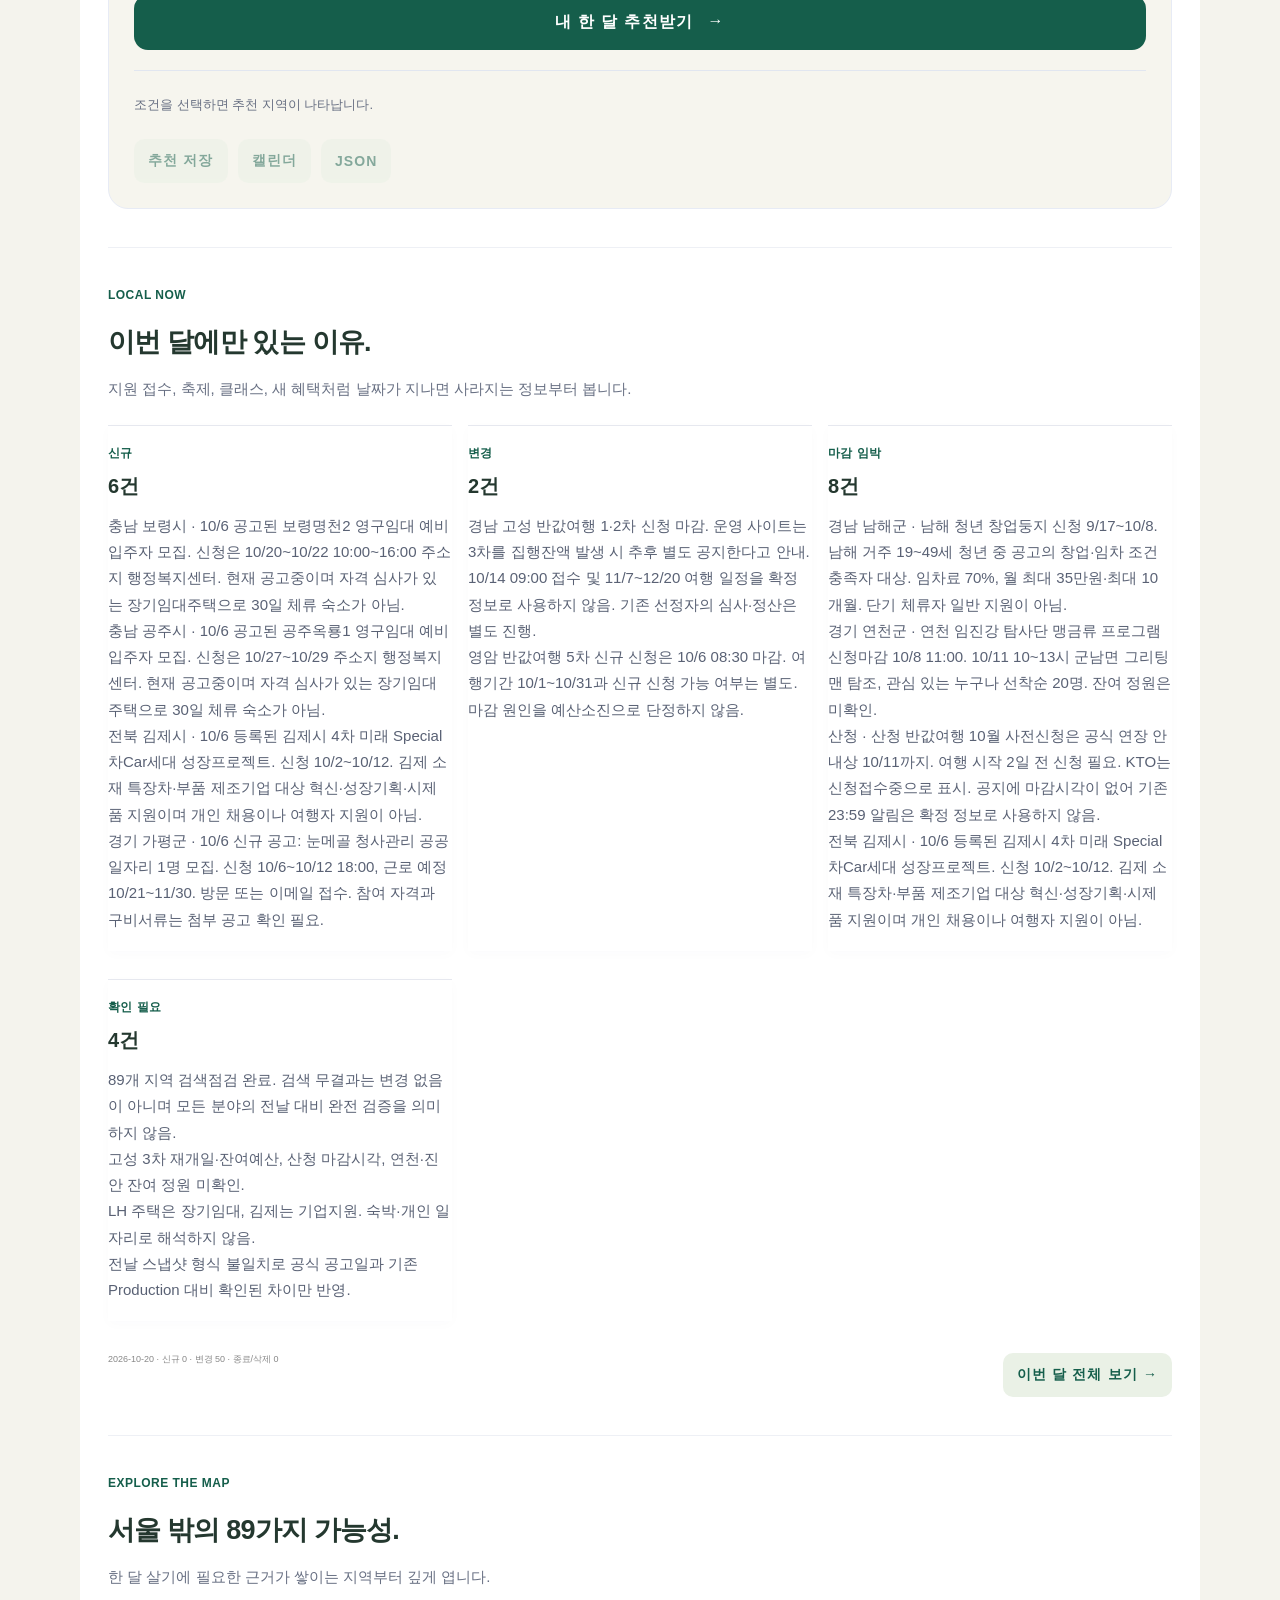
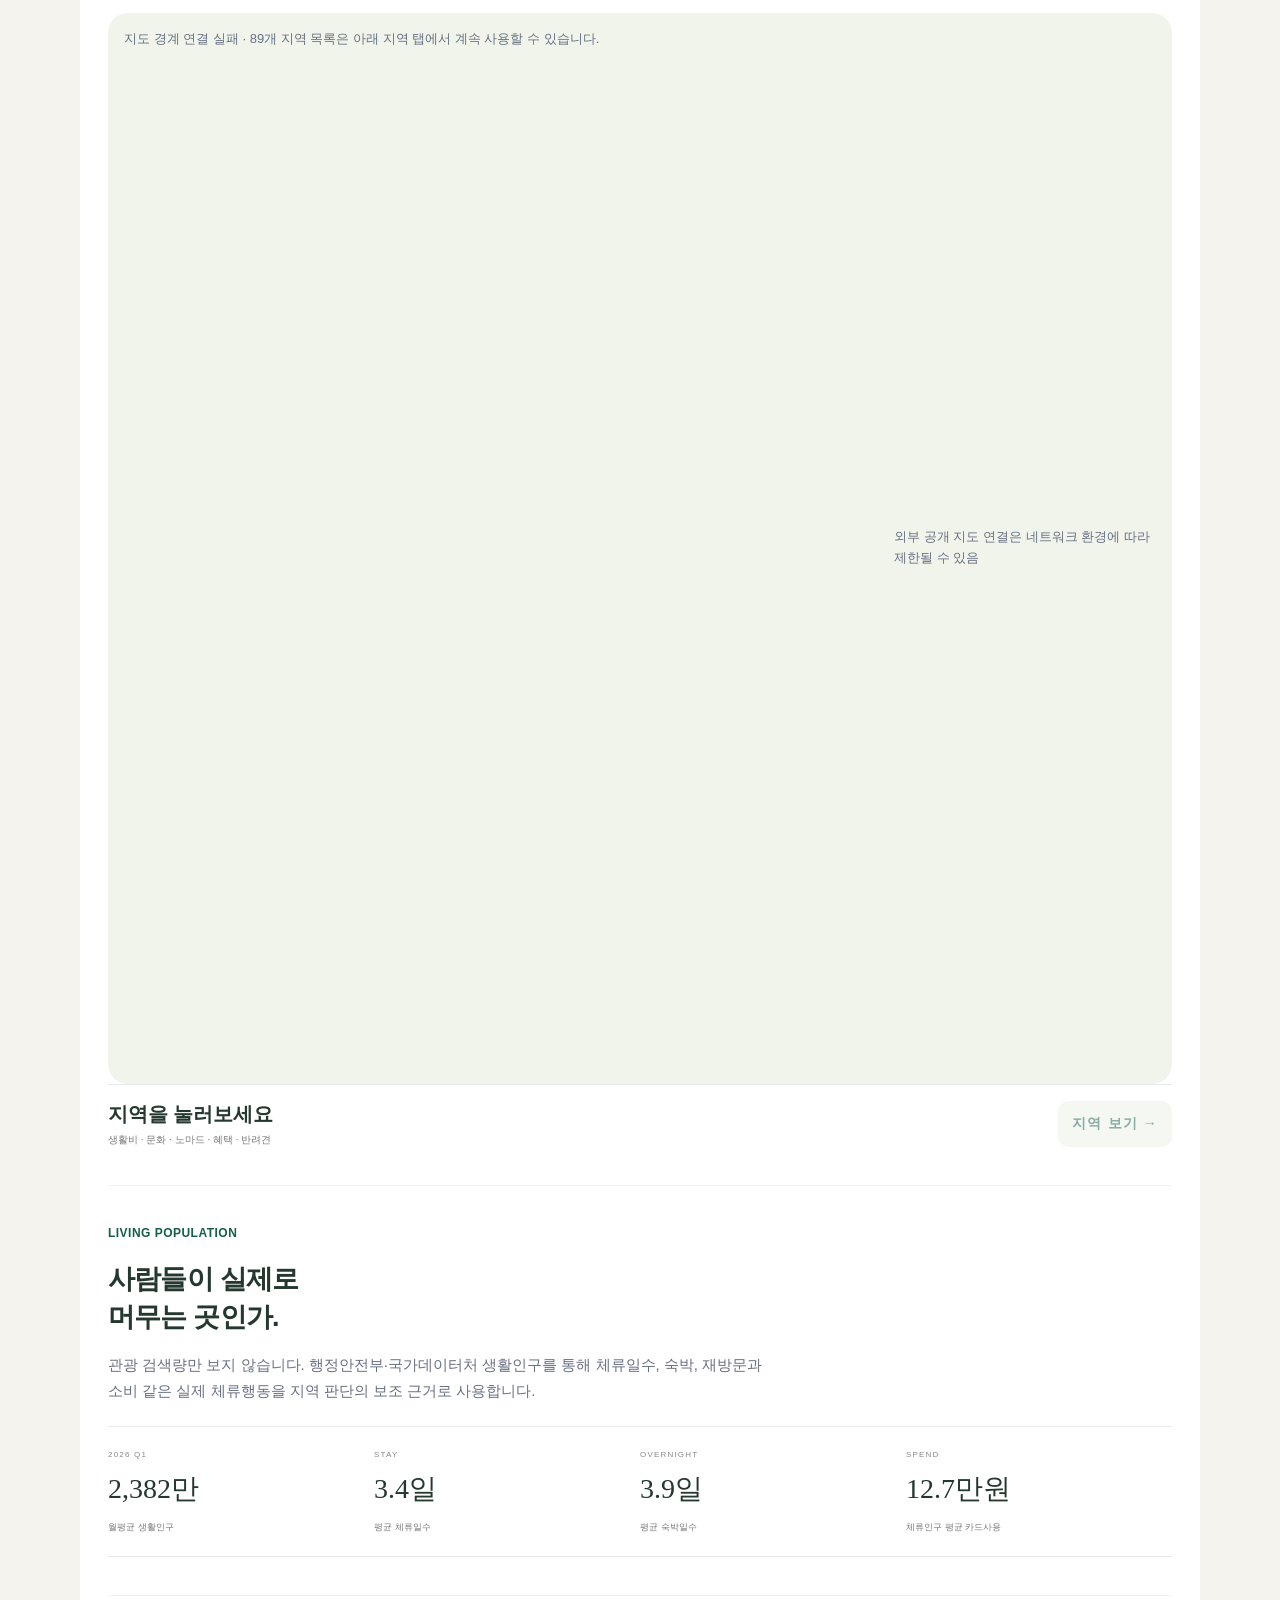
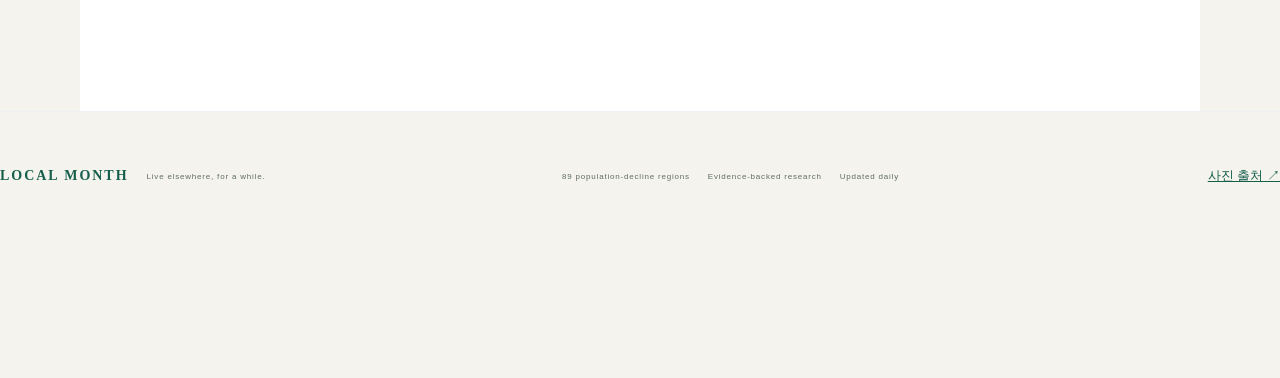
==== commit f78d758c: "feat: add attributed region photos to source cards" ====
--- a/index.html
+++ b/index.html
@@ -10,12 +10,12 @@
 <meta name="format-detection" content="telephone=no">
 <link rel="manifest" href="manifest.json">
 <link rel="apple-touch-icon" href="icons/icon-192.png">
-<link rel="stylesheet" href="styles.css?v=9.6.0">
-<link rel="stylesheet" href="editorial-v8.css?v=9.6.0">
+<link rel="stylesheet" href="styles.css?v=9.6.1">
+<link rel="stylesheet" href="editorial-v8.css?v=9.6.1">
 <title>LOCAL MONTH — 나의 다음 한 달</title>
 
-<link rel="stylesheet" href="rc.css?v=9.6.0">
-<link rel="stylesheet" href="travel.css?v=9.6.0">
+<link rel="stylesheet" href="rc.css?v=9.6.1">
+<link rel="stylesheet" href="travel.css?v=9.6.1">
 </head>
 <body>
 <a class="skip-link" href="#main">본문으로 건너뛰기</a>
@@ -37,12 +37,12 @@
 <div class="editorial-search"><input aria-label="지역 검색" id="searchInput" placeholder="어디로 떠날까요? 예: 하동"><button class="search-arrow" id="searchBtn" aria-label="지역 검색하기">⌕</button></div>
 <button class="editorial-primary hero-start" onclick="document.querySelector('#stayDays').focus();document.querySelector('.match-section').scrollIntoView()">나에게 맞는 지역 추천받기 →</button>
 <div class="micro-links"><span>89개 지역</span><span>공식 출처 확인</span><span>내 기기에 저장</span></div></div>
-<div class="hero-art" aria-label="밀양 위양지 자료사진"><figure class="region-photo photo-hero"><img src="assets/photos/miryang-official.jpg?v=9.6.0" alt="밀양 위양지의 버드나무와 물가 · 한국관광공사 자료사진" width="760" height="507" fetchpriority="high" decoding="async"><figcaption><span>초록에 머무는 시간 · 밀양 위양지</span><a href="photos.html?v=9.6.0#miryang" target="_blank" rel="noopener" aria-label="밀양 사진 출처 (새 탭)">출처 ↗</a></figcaption></figure></div>
+<div class="hero-art" aria-label="밀양 위양지 자료사진"><figure class="region-photo photo-hero"><img src="assets/photos/miryang-official.jpg?v=9.6.1" alt="밀양 위양지의 버드나무와 물가 · 한국관광공사 자료사진" width="760" height="507" fetchpriority="high" decoding="async"><figcaption><span>초록에 머무는 시간 · 밀양 위양지</span><a href="photos.html?v=9.6.1#miryang" target="_blank" rel="noopener" aria-label="밀양 사진 출처 (새 탭)">출처 ↗</a></figcaption></figure></div>
 </div>
 
 <nav class="travel-shortcuts" aria-label="취향별 빠른 탐색"><button class="travel-shortcut" onclick="selectTravelTheme('culture')"><span aria-hidden="true">☕</span>문화예술</button><button class="travel-shortcut" onclick="selectTravelTheme('nomad')"><span aria-hidden="true">⌨</span>워케이션</button><button class="travel-shortcut" onclick="selectTravelTheme('nature')"><span aria-hidden="true">♧</span>자연</button><button class="travel-shortcut" onclick="selectTravelTheme('pet')"><span aria-hidden="true">🐾</span>반려견</button><button class="travel-shortcut" onclick="selectTravelTheme('wellness')"><span aria-hidden="true">☀</span>웰니스</button><button class="travel-shortcut" onclick="selectTravelTheme('benefit')"><span aria-hidden="true">◇</span>혜택</button><button class="travel-shortcut" onclick="selectTravelTheme('settlement')"><span aria-hidden="true">⌂</span>이주탐색</button><button class="travel-shortcut" onclick="selectTravelTheme('community')"><span aria-hidden="true">☺</span>사람·관계</button></nav>
 <section class="editorial-section feature"><div class="section-index">01</div>
-<figure class="region-photo photo-feature"><img src="assets/photos/hadong.jpg?v=9.6.0" alt="섬진강과 하동 전경 · 한국관광공사 김지호 자료사진" width="960" height="640" loading="lazy" decoding="async"><figcaption><span>섬진강과 하동 전경 · 자료사진</span><a href="photos.html?v=9.6.0#hadong" target="_blank" rel="noopener" aria-label="하동 사진 출처 (새 탭)">출처 ↗</a></figcaption></figure><div class="feature-copy"><div class="kicker">FEATURED · HADONG</div><h2>차와 문학,<br>섬진강 옆에서 보내는 한 달.</h2>
+<figure class="region-photo photo-feature"><img src="assets/photos/hadong.jpg?v=9.6.1" alt="섬진강과 하동 전경 · 한국관광공사 김지호 자료사진" width="960" height="640" loading="lazy" decoding="async"><figcaption><span>섬진강과 하동 전경 · 자료사진</span><a href="photos.html?v=9.6.1#hadong" target="_blank" rel="noopener" aria-label="하동 사진 출처 (새 탭)">출처 ↗</a></figcaption></figure><div class="feature-copy"><div class="kicker">FEATURED · HADONG</div><h2>차와 문학,<br>섬진강 옆에서 보내는 한 달.</h2>
 <p>서울의 속도에서 조금 멀어지고 싶은 사람에게. 차 문화, 문학의 장소, 강과 산책, 작은 생활권이 한 달이라는 시간 안에서 천천히 연결됩니다.</p>
 <div class="editorial-tags"><span>문화예술</span><span>노마드</span><span>반려견 일부확인</span><span>정착탐색</span></div>
 <button class="text-link" onclick="openRegion('하동')">하동 리서치 보기 ↗</button></div>
@@ -225,7 +225,7 @@
 </main>
 </div>
 
-<footer class="final-product-footer"><div><strong>LOCAL MONTH</strong><span>Live elsewhere, for a while.</span></div><div><span>89 population-decline regions</span><span>Evidence-backed research</span><span>Updated daily</span></div><a href="photos.html?v=9.6.0" target="_blank" rel="noopener">사진 출처 ↗</a></footer><nav class="bottom"><div class="nav"><button class="active" data-panel="home"><strong aria-hidden="true">⌂</strong>홈</button><button data-panel="regions"><strong aria-hidden="true">⌕</strong>지역 찾기</button><button data-panel="rankings"><strong aria-hidden="true">⇄</strong>비교</button><button data-panel="monthly"><strong aria-hidden="true">▦</strong>공고·일정</button><button data-panel="mystay"><strong aria-hidden="true">♡</strong>내 여행</button></div></nav>
+<footer class="final-product-footer"><div><strong>LOCAL MONTH</strong><span>Live elsewhere, for a while.</span></div><div><span>89 population-decline regions</span><span>Evidence-backed research</span><span>Updated daily</span></div><a href="photos.html?v=9.6.1" target="_blank" rel="noopener">사진 출처 ↗</a></footer><nav class="bottom"><div class="nav"><button class="active" data-panel="home"><strong aria-hidden="true">⌂</strong>홈</button><button data-panel="regions"><strong aria-hidden="true">⌕</strong>지역 찾기</button><button data-panel="rankings"><strong aria-hidden="true">⇄</strong>비교</button><button data-panel="monthly"><strong aria-hidden="true">▦</strong>공고·일정</button><button data-panel="mystay"><strong aria-hidden="true">♡</strong>내 여행</button></div></nav>
 
 <div class="drawer" id="drawer"><div class="drawer-head"><strong>알림센터</strong><button class="btn" id="drawerClose">닫기</button></div><div style="margin:12px 0"><button class="btn" id="markRead">모두 읽음</button></div><div id="notifList"></div><div class="note" style="margin-top:14px">매일 diff의 신규·변경·종료는 앱을 열 때 자동으로 알림센터에 들어옵니다. 백그라운드 푸시는 아직 개발중입니다.</div></div>
 <div class="drawer" id="installDrawer">
@@ -245,7 +245,7 @@
 <div class="drawer" id="aboutDrawer"><div class="research-lab-note"><span>RESEARCH LAB</span><p>출처·Evidence·업데이트 상태는 사용자 경험과 분리해 운영합니다. 검증되지 않은 정보는 추천에 확정값으로 사용하지 않습니다.</p></div>
   <div class="drawer-head"><strong>LOCAL MONTH</strong><button class="btn" id="aboutClose">닫기</button></div>
   <div class="card" style="margin-top:14px">
-    <div class="eyebrow">VERSION</div><h3 id="appVersion">v9.6.0</h3>
+    <div class="eyebrow">VERSION</div><h3 id="appVersion">v9.6.1</h3>
     <p>인구감소지역 한달살기 Total Search & Research OS · Evidence-backed · Zero Paid API</p>
   </div>
   <div class="card" style="margin-top:12px">
@@ -269,9 +269,9 @@
   </div>
 </div>
 <div class="toast" role="status" aria-live="polite" id="toast"></div>
-<script src="storage.js?v=9.6.0"></script>
-<script defer src="media.js?v=9.6.0"></script>
-<script defer src="app.js?v=9.6.0"></script>
-<script defer src="rc.js?v=9.6.0"></script>
+<script src="storage.js?v=9.6.1"></script>
+<script defer src="media.js?v=9.6.1"></script>
+<script defer src="app.js?v=9.6.1"></script>
+<script defer src="rc.js?v=9.6.1"></script>
 <script>if("serviceWorker" in navigator){navigator.serviceWorker.register("sw.js").catch(()=>{})}</script>
 </body></html>
--- a/travel.css
+++ b/travel.css
@@ -114,3 +114,12 @@
 html body .app :is(#home,#regions,#rankings,#monthly,#mystay) :is(h1,h2,h3,h4){font-family:-apple-system,BlinkMacSystemFont,"Noto Sans KR",Arial,sans-serif!important;font-weight:750!important}
 html body .section-head{align-items:center!important;gap:16px!important;padding:18px 0!important;margin-bottom:18px!important}
 html body .program-desk-head p{font-size:15px!important;line-height:1.75!important}
+
+/* Source cards: photo context is explicitly distinct from the cited claim. */
+html body .source-card{display:grid!important;grid-template-columns:minmax(180px,260px) minmax(0,1fr);gap:22px;align-items:start}
+html body .source-card .photo-source{margin:0!important}
+html body .source-card .photo-source img{height:170px!important}
+html body .source-copy{min-width:0}
+html body .source-copy>p:first-child{margin-top:0}
+html body .source-card:not(:has(.photo-source)){display:block!important}
+@media(max-width:600px){html body .source-card{grid-template-columns:1fr!important;gap:16px}html body .source-card .photo-source img{height:190px!important}}
